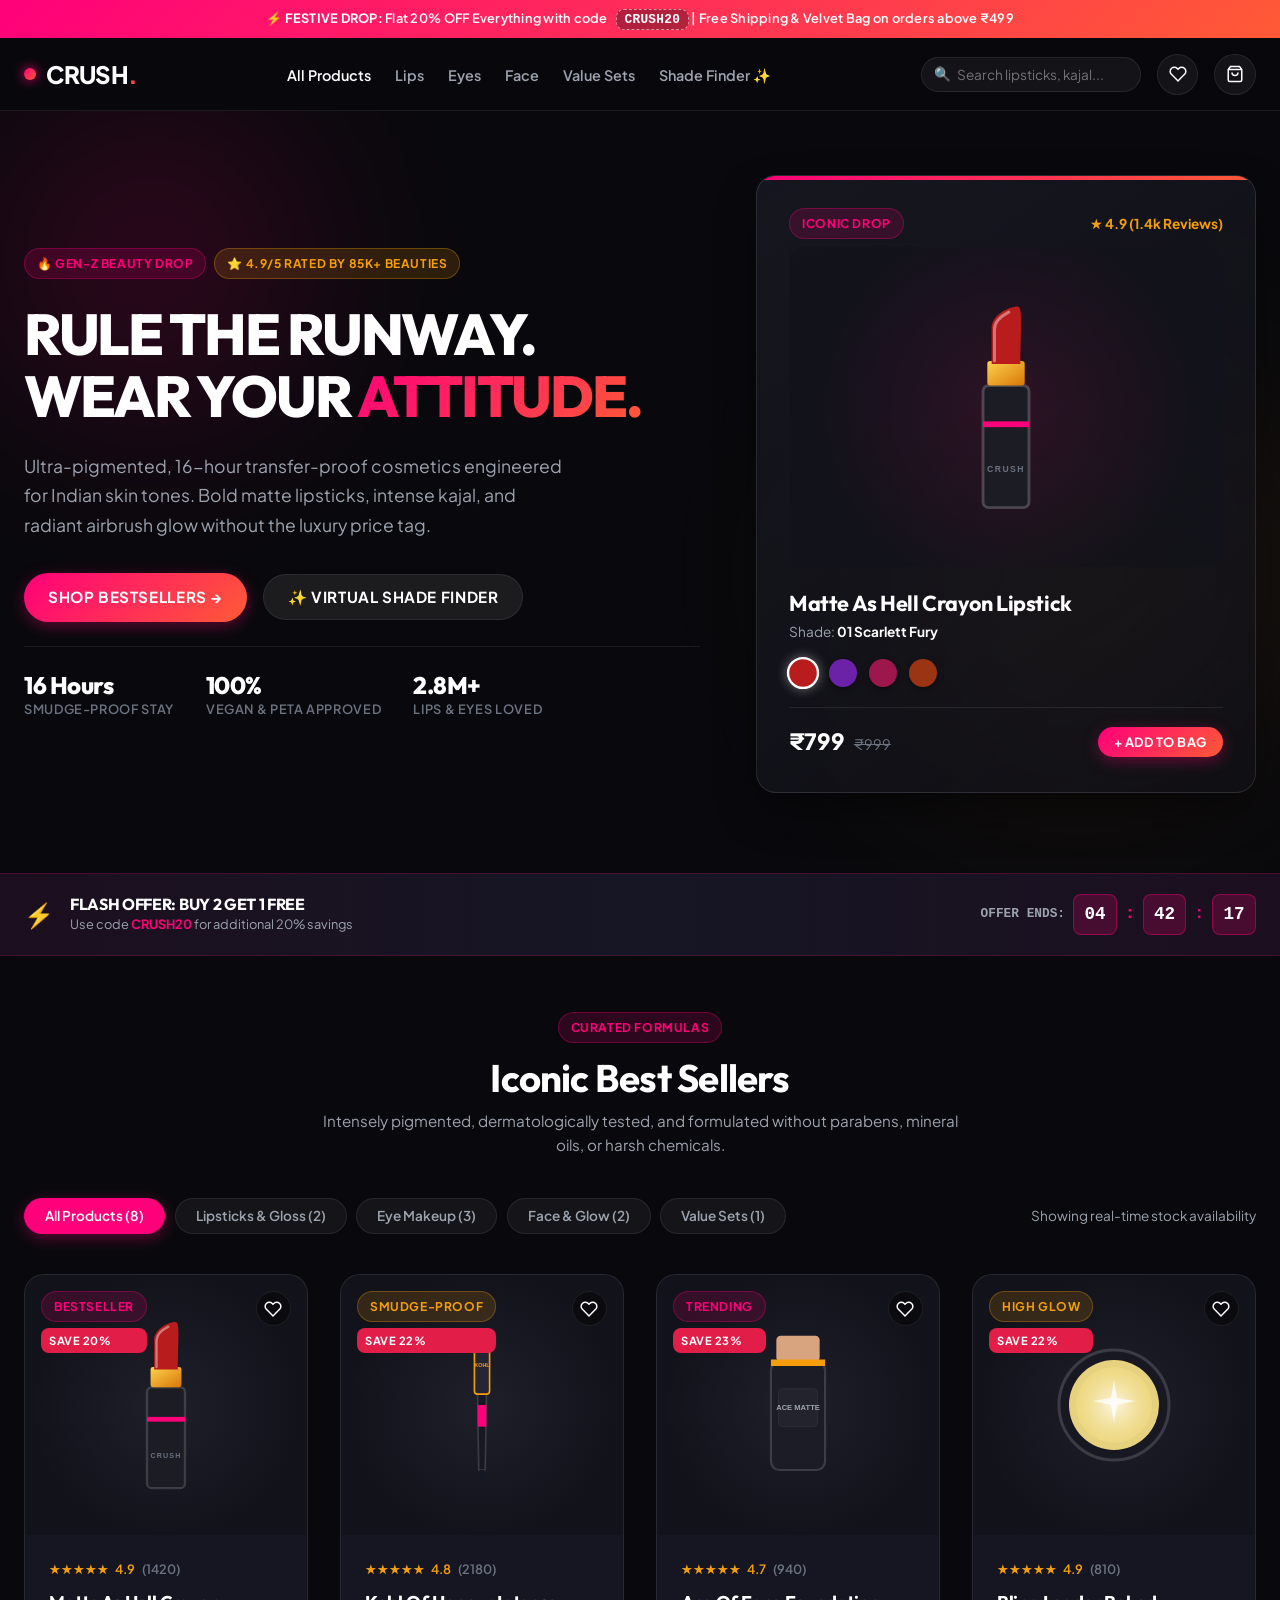
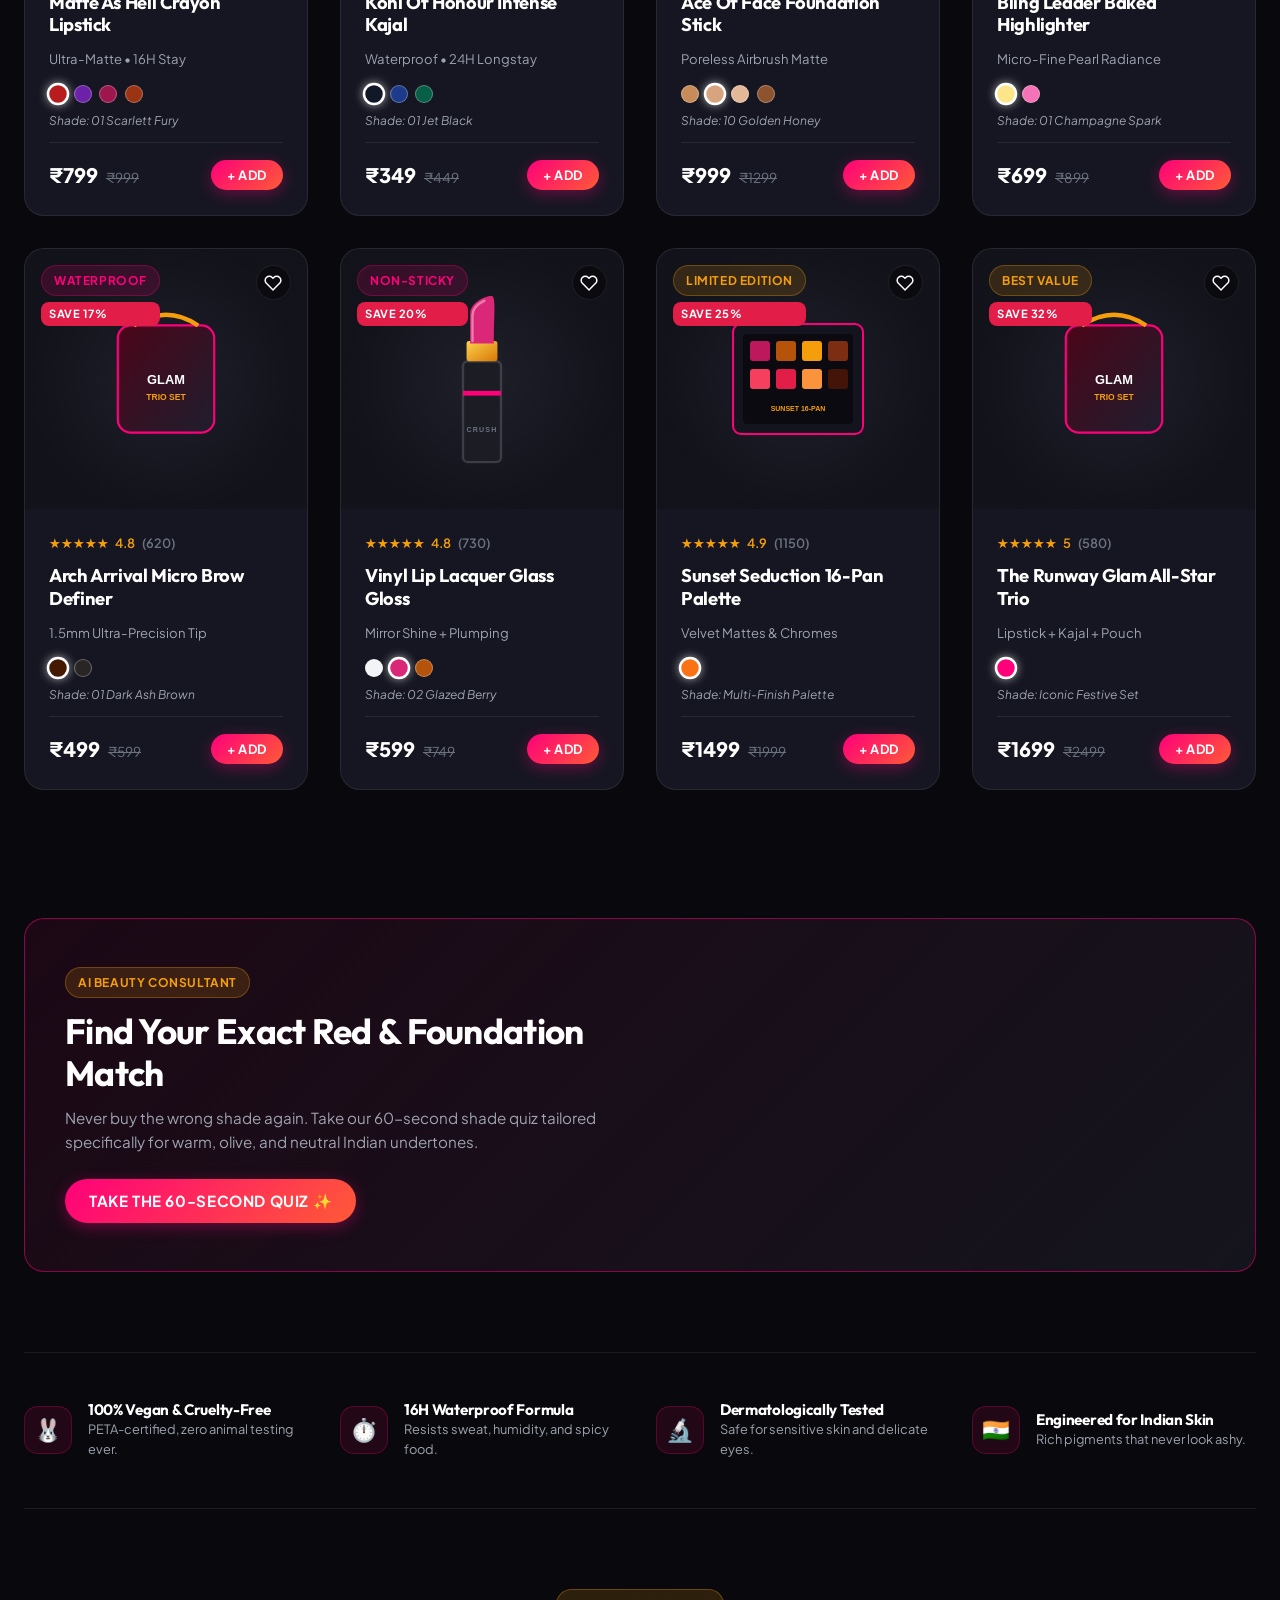
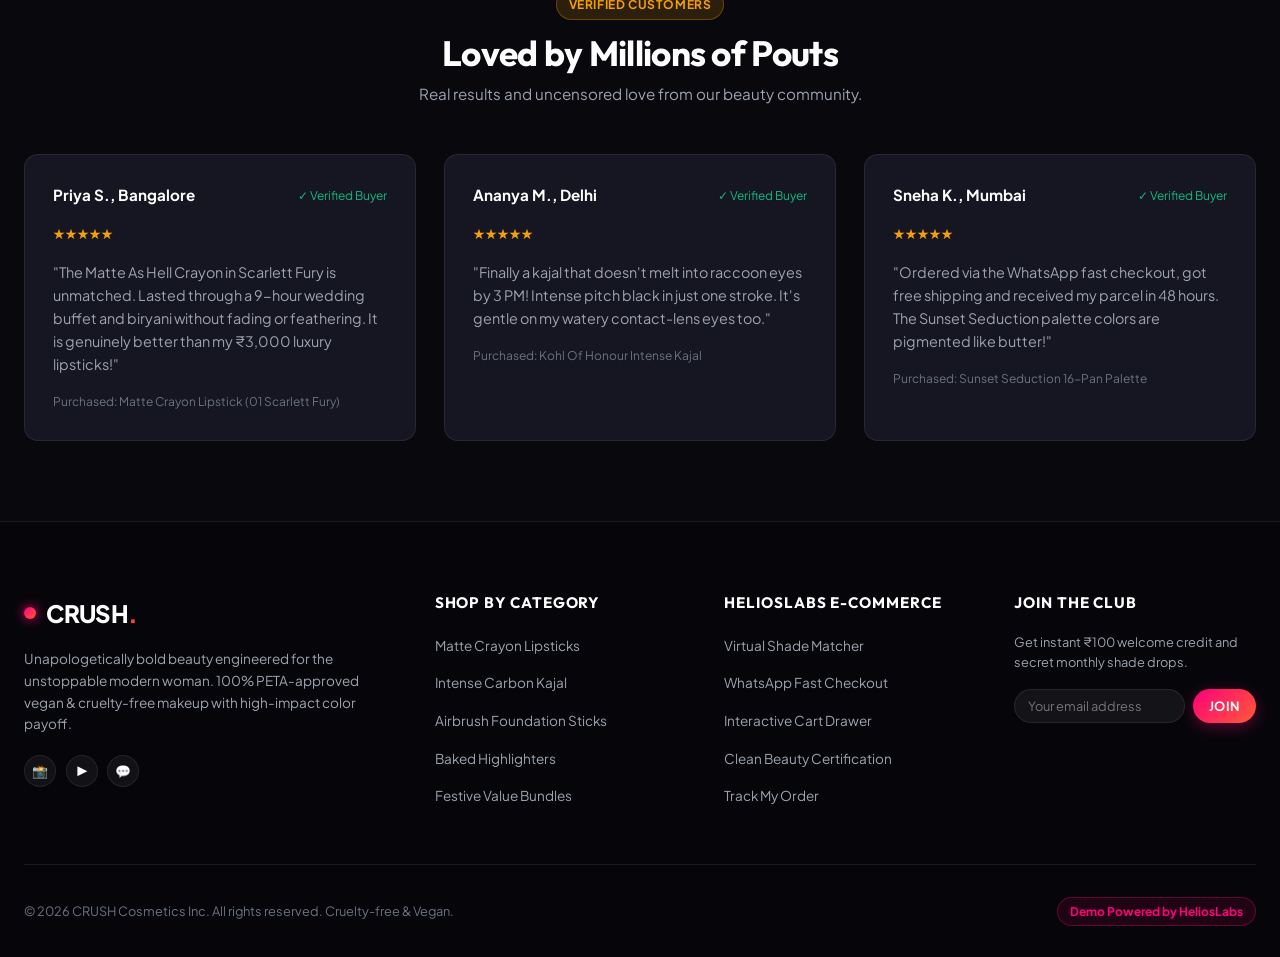
==== index.html @ 5cf2b7f8 "Initial commit: CRUSH Cosmetics Bold Beauty E-Commerce Experience" ====
<!DOCTYPE html>
<html lang="en">
<head>
  <meta charset="UTF-8">
  <meta name="viewport" content="width=device-width, initial-scale=1.0">
  <title>CRUSH Cosmetics — Unapologetically Bold Beauty | 16H Smudge-Proof Lipsticks &amp; Kajals</title>
  <meta name="description" content="Shop India's trendiest cosmetic brand. Bold transfer-proof liquid lipsticks, intense kajals, airbrush foundations, and highlighters. 100% Vegan &amp; Cruelty-Free.">
  <meta property="og:title" content="CRUSH Cosmetics — Bold, 16H Transferproof Beauty">
  <meta property="og:description" content="Trending matte lipsticks, intense waterproof kajals, and baked highlighters.">
  <meta property="og:type" content="website">

  <!-- Google Fonts -->
  <link rel="preconnect" href="https://fonts.googleapis.com">
  <link rel="preconnect" href="https://fonts.gstatic.com" crossorigin>
  <link href="https://fonts.googleapis.com/css2?family=Outfit:wght@400;600;700;800;900&family=Plus+Jakarta+Sans:wght@400;500;600;700;800&display=swap" rel="stylesheet">

  <link rel="stylesheet" href="css/style.css">
</head>
<body>

  <!-- Top Announcement Bar -->
  <div class="top-bar">
    ⚡ <strong>FESTIVE DROP:</strong> Flat 20% OFF Everything with code 
    <span class="code-tag" onclick="copyCoupon('CRUSH20')" title="Click to copy">CRUSH20</span>
    | Free Shipping &amp; Velvet Bag on orders above ₹499
  </div>

  <!-- Sticky Glassmorphic Header -->
  <header class="site-header">
    <div class="container nav-wrap">
      <!-- Brand Logo -->
      <a href="#hero" class="brand-logo" aria-label="CRUSH Cosmetics Home">
        <span class="logo-dot"></span>
        <span>CRUSH<span class="gradient-text">.</span></span>
      </a>

      <!-- Category Navigation -->
      <nav aria-label="Main Navigation">
        <ul class="nav-links">
          <li><span class="nav-link active" onclick="setCategory('all')">All Products</span></li>
          <li><span class="nav-link" onclick="setCategory('lips')">Lips</span></li>
          <li><span class="nav-link" onclick="setCategory('eyes')">Eyes</span></li>
          <li><span class="nav-link" onclick="setCategory('face')">Face</span></li>
          <li><span class="nav-link" onclick="setCategory('combos')">Value Sets</span></li>
          <li><span class="nav-link" onclick="startQuiz()">Shade Finder ✨</span></li>
        </ul>
      </nav>

      <!-- Nav Actions (Search, Wishlist, Cart) -->
      <div class="nav-actions">
        <!-- Search -->
        <div class="search-box">
          <span class="search-icon">🔍</span>
          <input type="text" id="global-search" class="search-input" placeholder="Search lipsticks, kajal..." aria-label="Search products">
        </div>

        <!-- Wishlist Button -->
        <button type="button" class="action-icon-btn" onclick="showToast('You have ' + state.wishlist.size + ' items in wishlist')" title="Wishlist" aria-label="Wishlist">
          <svg width="18" height="18" viewBox="0 0 24 24" fill="none" stroke="currentColor" stroke-width="2">
            <path d="M20.84 4.61a5.5 5.5 0 0 0-7.78 0L12 5.67l-1.06-1.06a5.5 5.5 0 0 0-7.78 7.78l1.06 1.06L12 21.23l7.78-7.78 1.06-1.06a5.5 5.5 0 0 0 0-7.78z"></path>
          </svg>
          <span class="cart-counter" id="wishlist-count-badge" style="display:none;">0</span>
        </button>

        <!-- Cart Drawer Button -->
        <button type="button" class="action-icon-btn" onclick="openCartDrawer()" title="Shopping Bag" aria-label="Shopping Bag">
          <svg width="18" height="18" viewBox="0 0 24 24" fill="none" stroke="currentColor" stroke-width="2">
            <path d="M6 2L3 6v14a2 2 0 0 0 2 2h14a2 2 0 0 0 2-2V6l-3-4z"></path>
            <line x1="3" y1="6" x2="21" y2="6"></line>
            <path d="M16 10a4 4 0 0 1-8 0"></path>
          </svg>
          <span class="cart-counter" id="cart-badge" style="display:none;">0</span>
        </button>
      </div>
    </div>
  </header>

  <!-- Hero Section -->
  <section class="hero-section" id="hero">
    <div class="hero-glow-1"></div>
    <div class="hero-glow-2"></div>
    <div class="container hero-grid">
      
      <!-- Hero Content -->
      <div class="hero-content">
        <div style="display: flex; gap: 0.5rem; flex-wrap: wrap;">
          <span class="badge badge-pink">🔥 Gen-Z Beauty Drop</span>
          <span class="badge badge-gold">⭐ 4.9/5 Rated by 85k+ Beauties</span>
        </div>

        <h1 class="hero-title">
          RULE THE RUNWAY.<br>
          WEAR YOUR <span class="gradient-text">ATTITUDE.</span>
        </h1>

        <p class="hero-desc">
          Ultra-pigmented, 16-hour transfer-proof cosmetics engineered for Indian skin tones. Bold matte lipsticks, intense kajal, and radiant airbrush glow without the luxury price tag.
        </p>

        <div class="hero-ctas">
          <a href="#catalog" class="btn btn-primary" onclick="setCategory('all')">
            Shop Bestsellers →
          </a>
          <button type="button" class="btn btn-secondary" onclick="startQuiz()">
            ✨ Virtual Shade Finder
          </button>
        </div>

        <!-- Social Proof Stats -->
        <div class="hero-proof">
          <div class="proof-stat">
            <h4>16 Hours</h4>
            <p>Smudge-Proof Stay</p>
          </div>
          <div class="proof-stat">
            <h4>100%</h4>
            <p>Vegan &amp; PETA Approved</p>
          </div>
          <div class="proof-stat">
            <h4>2.8M+</h4>
            <p>Lips &amp; Eyes Loved</p>
          </div>
        </div>
      </div>

      <!-- Hero Featured Showcase Card -->
      <div class="hero-card">
        <div style="display: flex; justify-content: space-between; align-items: center; margin-bottom: 0.5rem;">
          <span class="badge badge-pink">Iconic Drop</span>
          <span style="font-size: 0.85rem; font-weight: bold; color: var(--gold-glow);">★ 4.9 (1.4k Reviews)</span>
        </div>

        <div class="hero-card-img-wrap" id="hero-img-showcase">
          <!-- SVG Illustration of Hero Matte Lipstick -->
          <svg width="150" height="230" viewBox="0 0 100 160" fill="none">
            <rect x="34" y="65" width="32" height="85" rx="4" fill="#1C1C24" stroke="rgba(255,255,255,0.2)" stroke-width="2"/>
            <rect x="34" y="90" width="32" height="4" fill="#FF007A"/>
            <text x="50" y="125" fill="#6B7280" font-size="6" font-weight="bold" font-family="sans-serif" text-anchor="middle" letter-spacing="1">CRUSH</text>
            <rect x="37" y="48" width="26" height="17" fill="url(#heroGold)" rx="2"/>
            <path id="hero-bullet-path" d="M40 50 L40 25 C40 16 52 10 58 10 C62 10 60 25 60 50 Z" fill="#B91C1C"/>
            <path d="M42 48 L42 26 C42 20 48 16 52 14" stroke="rgba(255,255,255,0.4)" stroke-width="2" stroke-linecap="round"/>
            <defs>
              <linearGradient id="heroGold" x1="0" y1="0" x2="1" y2="1">
                <stop offset="0%" stop-color="#FCD34D"/>
                <stop offset="100%" stop-color="#D97706"/>
              </linearGradient>
            </defs>
          </svg>
        </div>

        <h3 style="font-size: 1.35rem; margin-bottom: 0.25rem;">Matte As Hell Crayon Lipstick</h3>
        <p style="font-size: 0.85rem; color: var(--text-muted); margin-bottom: 0.75rem;">Shade: <strong id="hero-shade-name" style="color: #fff;">01 Scarlett Fury</strong></p>

        <!-- Interactive hero swatches -->
        <div class="hero-swatches-interactive">
          <span class="swatch-circle active" style="background:#B91C1C;" title="Scarlett Fury" onclick="updateHeroSwatch('#B91C1C', '01 Scarlett Fury')"></span>
          <span class="swatch-circle" style="background:#6B21A8;" title="Plum Velvet" onclick="updateHeroSwatch('#6B21A8', '02 Plum Velvet')"></span>
          <span class="swatch-circle" style="background:#9D174D;" title="Mauve Crush" onclick="updateHeroSwatch('#9D174D', '03 Mauve Crush')"></span>
          <span class="swatch-circle" style="background:#9A3412;" title="Cinnamon Nude" onclick="updateHeroSwatch('#9A3412', '04 Cinnamon Nude')"></span>
        </div>

        <div style="display: flex; align-items: center; justify-content: space-between; margin-top: 1.25rem; padding-top: 1rem; border-top: 1px solid var(--border-glass);">
          <div>
            <span style="font-size: 1.4rem; font-weight: 800; color:#fff;">₹799</span>
            <span style="font-size: 0.9rem; color: var(--text-dim); text-decoration: line-through; margin-left: 0.35rem;">₹999</span>
          </div>
          <button type="button" class="btn btn-primary btn-sm" onclick="addToCart(1)">
            + Add to Bag
          </button>
        </div>
      </div>

    </div>
  </section>

  <!-- Flash Sale Countdown Banner -->
  <section class="flash-banner">
    <div class="container flash-content">
      <div class="flash-info">
        <span style="font-size: 1.5rem;">⚡</span>
        <div>
          <h4 style="font-size: 1rem; text-transform: uppercase; color: #fff;">FLASH OFFER: BUY 2 GET 1 FREE</h4>
          <p style="font-size: 0.8rem; color: var(--text-muted);">Use code <span style="color: var(--primary-pink); font-weight:bold;">CRUSH20</span> for additional 20% savings</p>
        </div>
      </div>

      <div class="countdown-box">
        <span style="font-size: 0.8rem; color: var(--text-muted); text-transform: uppercase; font-weight: bold;">Offer Ends:</span>
        <div class="time-unit" id="cd-hours">04</div>
        <span style="font-weight: bold; color: var(--primary-pink);">:</span>
        <div class="time-unit" id="cd-mins">42</div>
        <span style="font-weight: bold; color: var(--primary-pink);">:</span>
        <div class="time-unit" id="cd-secs">19</div>
      </div>
    </div>
  </section>

  <!-- Catalog Section -->
  <section class="container" id="catalog" style="padding-bottom: 4rem;">
    <!-- Section Heading -->
    <div style="text-align: center; max-width: 650px; margin: 0 auto 2.5rem;">
      <span class="badge badge-pink" style="margin-bottom: 0.75rem;">Curated Formulas</span>
      <h2 style="font-size: 2.4rem; margin-bottom: 0.5rem;">Iconic Best Sellers</h2>
      <p style="color: var(--text-muted); font-size: 0.95rem;">
        Intensely pigmented, dermatologically tested, and formulated without parabens, mineral oils, or harsh chemicals.
      </p>
    </div>

    <!-- Category Filter Bar -->
    <div class="filter-bar">
      <div class="filter-pills">
        <button type="button" class="pill-btn active" data-category="all" onclick="setCategory('all')">All Products (8)</button>
        <button type="button" class="pill-btn" data-category="lips" onclick="setCategory('lips')">Lipsticks &amp; Gloss (2)</button>
        <button type="button" class="pill-btn" data-category="eyes" onclick="setCategory('eyes')">Eye Makeup (3)</button>
        <button type="button" class="pill-btn" data-category="face" onclick="setCategory('face')">Face &amp; Glow (2)</button>
        <button type="button" class="pill-btn" data-category="combos" onclick="setCategory('combos')">Value Sets (1)</button>
      </div>

      <div style="font-size: 0.85rem; color: var(--text-muted);">
        Showing real-time stock availability
      </div>
    </div>

    <!-- Product Grid -->
    <div class="product-grid" id="product-grid">
      <!-- Populated dynamically by app.js -->
    </div>
  </section>

  <!-- Virtual Shade Finder / Quiz Callout Card -->
  <section class="container" style="margin-bottom: 5rem;">
    <div class="quiz-section">
      <div style="max-width: 600px;">
        <span class="badge badge-gold" style="margin-bottom: 0.75rem;">AI Beauty Consultant</span>
        <h2 style="font-size: 2.2rem; margin-bottom: 0.75rem;">Find Your Exact Red &amp; Foundation Match</h2>
        <p style="color: var(--text-muted); font-size: 0.95rem; margin-bottom: 1.5rem; line-height: 1.6;">
          Never buy the wrong shade again. Take our 60-second shade quiz tailored specifically for warm, olive, and neutral Indian undertones.
        </p>
        <button type="button" class="btn btn-primary" onclick="startQuiz()">
          Take The 60-Second Quiz ✨
        </button>
      </div>
    </div>
  </section>

  <!-- Trust Pillars & Formulation Ethics -->
  <section class="container">
    <div class="trust-section">
      <div class="trust-card">
        <div class="trust-icon">🐰</div>
        <div>
          <h4 style="font-size: 0.95rem; font-weight: 700; color: #fff;">100% Vegan &amp; Cruelty-Free</h4>
          <p style="font-size: 0.8rem; color: var(--text-muted);">PETA-certified, zero animal testing ever.</p>
        </div>
      </div>
      <div class="trust-card">
        <div class="trust-icon">⏱️</div>
        <div>
          <h4 style="font-size: 0.95rem; font-weight: 700; color: #fff;">16H Waterproof Formula</h4>
          <p style="font-size: 0.8rem; color: var(--text-muted);">Resists sweat, humidity, and spicy food.</p>
        </div>
      </div>
      <div class="trust-card">
        <div class="trust-icon">🔬</div>
        <div>
          <h4 style="font-size: 0.95rem; font-weight: 700; color: #fff;">Dermatologically Tested</h4>
          <p style="font-size: 0.8rem; color: var(--text-muted);">Safe for sensitive skin and delicate eyes.</p>
        </div>
      </div>
      <div class="trust-card">
        <div class="trust-icon">🇮🇳</div>
        <div>
          <h4 style="font-size: 0.95rem; font-weight: 700; color: #fff;">Engineered for Indian Skin</h4>
          <p style="font-size: 0.8rem; color: var(--text-muted);">Rich pigments that never look ashy.</p>
        </div>
      </div>
    </div>
  </section>

  <!-- Verified Customer Reviews Section -->
  <section class="container" style="padding-top: 1rem; margin-bottom: 5rem;">
    <div style="text-align: center; max-width: 600px; margin: 0 auto 3rem;">
      <span class="badge badge-gold" style="margin-bottom: 0.75rem;">Verified Customers</span>
      <h2 style="font-size: 2.2rem; margin-bottom: 0.5rem;">Loved by Millions of Pouts</h2>
      <p style="color: var(--text-muted); font-size: 0.95rem;">Real results and uncensored love from our beauty community.</p>
    </div>

    <div class="reviews-grid">
      <div class="review-card">
        <div class="review-header">
          <span class="reviewer-name">Priya S., Bangalore</span>
          <span class="verified-tag">✓ Verified Buyer</span>
        </div>
        <div style="color: var(--gold-glow); font-size: 0.85rem;">★★★★★</div>
        <p style="font-size: 0.9rem; color: var(--text-muted); line-height: 1.6;">
          "The Matte As Hell Crayon in Scarlett Fury is unmatched. Lasted through a 9-hour wedding buffet and biryani without fading or feathering. It is genuinely better than my ₹3,000 luxury lipsticks!"
        </p>
        <span style="font-size: 0.75rem; color: var(--text-dim);">Purchased: Matte Crayon Lipstick (01 Scarlett Fury)</span>
      </div>

      <div class="review-card">
        <div class="review-header">
          <span class="reviewer-name">Ananya M., Delhi</span>
          <span class="verified-tag">✓ Verified Buyer</span>
        </div>
        <div style="color: var(--gold-glow); font-size: 0.85rem;">★★★★★</div>
        <p style="font-size: 0.9rem; color: var(--text-muted); line-height: 1.6;">
          "Finally a kajal that doesn't melt into raccoon eyes by 3 PM! Intense pitch black in just one stroke. It's gentle on my watery contact-lens eyes too."
        </p>
        <span style="font-size: 0.75rem; color: var(--text-dim);">Purchased: Kohl Of Honour Intense Kajal</span>
      </div>

      <div class="review-card">
        <div class="review-header">
          <span class="reviewer-name">Sneha K., Mumbai</span>
          <span class="verified-tag">✓ Verified Buyer</span>
        </div>
        <div style="color: var(--gold-glow); font-size: 0.85rem;">★★★★★</div>
        <p style="font-size: 0.9rem; color: var(--text-muted); line-height: 1.6;">
          "Ordered via the WhatsApp fast checkout, got free shipping and received my parcel in 48 hours. The Sunset Seduction palette colors are pigmented like butter!"
        </p>
        <span style="font-size: 0.75rem; color: var(--text-dim);">Purchased: Sunset Seduction 16-Pan Palette</span>
      </div>
    </div>
  </section>

  <!-- Quick View Modal (Accessible Native <dialog>) -->
  <dialog id="quick-view-dialog" aria-labelledby="qv-title">
    <div class="modal-content">
      <div class="modal-image-side" id="qv-svg-container">
        <!-- Dynamic SVG preview -->
      </div>
      <div class="modal-details-side">
        <button type="button" class="modal-close-btn" onclick="closeQuickView()" aria-label="Close dialog">✕</button>

        <span class="badge badge-pink" id="qv-finish">Ultra-Matte</span>
        <h3 id="qv-title" style="font-size: 1.6rem; color: #fff;">Product Title</h3>
        
        <div style="display: flex; align-items: baseline; gap: 0.5rem;">
          <span id="qv-price" style="font-size: 1.5rem; font-weight: 800; color: #fff;">₹0</span>
          <span id="qv-orig-price" style="font-size: 0.9rem; color: var(--text-dim); text-decoration: line-through;">₹0</span>
        </div>

        <p id="qv-desc" style="font-size: 0.9rem; color: var(--text-muted); line-height: 1.6;"></p>

        <div>
          <label style="font-size: 0.8rem; font-weight: bold; text-transform: uppercase; color: #fff; display: block; margin-bottom: 0.5rem;">
            Select Shade:
          </label>
          <div id="qv-shades" style="display: flex; flex-wrap: wrap; gap: 0.5rem;">
            <!-- Shade pills -->
          </div>
        </div>

        <div style="background: rgba(255,255,255,0.03); border: 1px solid var(--border-glass); border-radius: var(--radius-sm); padding: 0.75rem;">
          <strong style="font-size: 0.75rem; text-transform: uppercase; color: var(--gold-glow); display: block; margin-bottom: 0.2rem;">Key Ingredients:</strong>
          <span id="qv-ingredients" style="font-size: 0.75rem; color: var(--text-muted);"></span>
        </div>

        <button type="button" class="btn btn-primary" style="margin-top: 0.5rem;" onclick="addQuickViewToCart()">
          Add to Bag
        </button>
      </div>
    </div>
  </dialog>

  <!-- Virtual Shade Finder Dialog (<dialog>) -->
  <dialog id="quiz-dialog" aria-labelledby="quiz-modal-title">
    <div style="padding: 2.5rem; max-width: 580px; width: 90vw;">
      <div style="display: flex; justify-content: space-between; align-items: center; margin-bottom: 1.5rem;">
        <h3 id="quiz-modal-title" style="font-size: 1.4rem;">Virtual Shade Finder 💄</h3>
        <button type="button" class="modal-close-btn" style="position:static;" onclick="closeQuiz()" aria-label="Close">✕</button>
      </div>

      <!-- Step 1: Undertone -->
      <div id="quiz-step-1">
        <h4 style="font-size: 1.1rem; margin-bottom: 0.5rem;">Step 1: What is your skin undertone?</h4>
        <p style="font-size: 0.85rem; color: var(--text-muted); margin-bottom: 1.25rem;">Look at the veins on your wrist in natural daylight.</p>
        
        <div style="display: flex; flex-direction: column; gap: 0.75rem;">
          <div class="quiz-option-card" onclick="selectQuizAnswer(1, 'warm')">
            <strong style="color: #fff;">Warm / Golden (Olive / Green Veins)</strong>
            <p style="font-size: 0.75rem; color: var(--text-muted); margin-top: 0.2rem;">You look best in rich reds, terracotta, and gold jewelry.</p>
          </div>
          <div class="quiz-option-card" onclick="selectQuizAnswer(1, 'neutral')">
            <strong style="color: #fff;">Neutral (Mix of Blue &amp; Green Veins)</strong>
            <p style="font-size: 0.75rem; color: var(--text-muted); margin-top: 0.2rem;">Both silver and gold jewelry suit you evenly.</p>
          </div>
          <div class="quiz-option-card" onclick="selectQuizAnswer(1, 'cool')">
            <strong style="color: #fff;">Cool / Rose (Blue / Purple Veins)</strong>
            <p style="font-size: 0.75rem; color: var(--text-muted); margin-top: 0.2rem;">You look stunning in berry, plum, and jewel tones.</p>
          </div>
        </div>
      </div>

      <!-- Step 2: Preferred Finish -->
      <div id="quiz-step-2" style="display:none;">
        <h4 style="font-size: 1.1rem; margin-bottom: 0.5rem;">Step 2: What lip finish do you wear most?</h4>
        <p style="font-size: 0.85rem; color: var(--text-muted); margin-bottom: 1.25rem;">Choose your signature everyday formula.</p>
        <div style="display: flex; flex-direction: column; gap: 0.75rem;">
          <div class="quiz-option-card" onclick="selectQuizAnswer(2, 'matte')">
            <strong style="color: #fff;">Ultra-Matte Transferproof Crayon</strong>
            <p style="font-size: 0.75rem; color: var(--text-muted); margin-top: 0.2rem;">Zero shine, 16-hour mask-proof and kiss-proof power.</p>
          </div>
          <div class="quiz-option-card" onclick="selectQuizAnswer(2, 'gloss')">
            <strong style="color: #fff;">Juicy Mirror-Shine Vinyl Gloss</strong>
            <p style="font-size: 0.75rem; color: var(--text-muted); margin-top: 0.2rem;">Plump, high-gloss wet look without any stickiness.</p>
          </div>
        </div>
      </div>

      <!-- Step 3: Intensity -->
      <div id="quiz-step-3" style="display:none;">
        <h4 style="font-size: 1.1rem; margin-bottom: 0.5rem;">Step 3: What vibe are you feeling?</h4>
        <div style="display: flex; flex-direction: column; gap: 0.75rem; margin-top: 1rem;">
          <div class="quiz-option-card" onclick="selectQuizAnswer(3, 'bold')">
            <strong style="color: #fff;">Bold Boss (Deep Scarlett &amp; Plums)</strong>
          </div>
          <div class="quiz-option-card" onclick="selectQuizAnswer(3, 'nude')">
            <strong style="color: #fff;">Everyday Sunkissed Nudes &amp; Mauves</strong>
          </div>
        </div>
      </div>

      <!-- Result Screen -->
      <div id="quiz-result" style="display:none; text-align: center; padding: 1rem 0;">
        <span class="badge badge-pink" style="margin-bottom: 1rem;">Match Found! 🎉</span>
        <h3 style="font-size: 1.4rem; color: #fff; margin-bottom: 0.5rem;">Your Signature Pick:</h3>
        <p style="font-size: 1.1rem; font-weight: bold; color: var(--primary-pink); margin-bottom: 0.5rem;">Matte As Hell Crayon — 01 Scarlett Fury</p>
        <p style="font-size: 0.85rem; color: var(--text-muted); max-width: 400px; margin: 0 auto 1.5rem;">
          Based on your warm undertone, this blue-toned ruby red will instantly brighten your complexion and make teeth appear visibly whiter.
        </p>
        <div style="display: flex; gap: 0.75rem; justify-content: center;">
          <button type="button" class="btn btn-primary" onclick="addToCart(1, 0); closeQuiz();">
            Add Match to Bag (₹799)
          </button>
          <button type="button" class="btn btn-secondary" onclick="resetQuiz()">
            Restart
          </button>
        </div>
      </div>

    </div>
  </dialog>

  <!-- Instant Mock Checkout Dialog (<dialog>) -->
  <dialog id="checkout-dialog" aria-labelledby="chk-title">
    <div style="padding: 2.5rem; max-width: 520px; width: 90vw;">
      <div style="display:flex; justify-content:space-between; align-items:center; margin-bottom: 1.5rem;">
        <h3 id="chk-title" style="font-size: 1.4rem;">Express Delivery Checkout</h3>
        <button type="button" class="modal-close-btn" style="position:static;" onclick="closeInstantCheckout()" aria-label="Close">✕</button>
      </div>

      <form onsubmit="handleMockOrder(event)">
        <div style="display: flex; flex-direction: column; gap: 1rem;">
          <div>
            <label style="font-size: 0.8rem; font-weight: bold; color: #fff; display: block; margin-bottom: 0.3rem;">Full Name</label>
            <input type="text" required placeholder="e.g. Radhika Sharma" style="width:100%; background:rgba(255,255,255,0.06); border:1px solid var(--border-glass); border-radius:var(--radius-sm); padding:0.6rem 0.8rem; color:#fff;">
          </div>
          <div>
            <label style="font-size: 0.8rem; font-weight: bold; color: #fff; display: block; margin-bottom: 0.3rem;">Phone Number (WhatsApp)</label>
            <input type="tel" required placeholder="+91 98450 12345" style="width:100%; background:rgba(255,255,255,0.06); border:1px solid var(--border-glass); border-radius:var(--radius-sm); padding:0.6rem 0.8rem; color:#fff;">
          </div>
          <div>
            <label style="font-size: 0.8rem; font-weight: bold; color: #fff; display: block; margin-bottom: 0.3rem;">Delivery Address &amp; Pincode</label>
            <input type="text" required placeholder="Flat No., Street, City, Pincode" style="width:100%; background:rgba(255,255,255,0.06); border:1px solid var(--border-glass); border-radius:var(--radius-sm); padding:0.6rem 0.8rem; color:#fff;">
          </div>
          <div>
            <label style="font-size: 0.8rem; font-weight: bold; color: #fff; display: block; margin-bottom: 0.3rem;">Payment Method</label>
            <select style="width:100%; background:#1C1C26; border:1px solid var(--border-glass); border-radius:var(--radius-sm); padding:0.6rem 0.8rem; color:#fff;">
              <option value="upi">UPI (Google Pay, PhonePe, Paytm) — Instant</option>
              <option value="cod">Cash on Delivery (COD)</option>
              <option value="card">Credit / Debit Card</option>
            </select>
          </div>
          <button type="submit" class="btn btn-primary" style="margin-top: 0.75rem; width:100%;">
            Confirm &amp; Place Demo Order 🚀
          </button>
        </div>
      </form>
    </div>
  </dialog>

  <!-- Off-Canvas Cart Drawer -->
  <div class="cart-overlay" id="cart-overlay" onclick="if(event.target === this) closeCartDrawer()">
    <aside class="cart-drawer" aria-label="Shopping Bag">
      <!-- Drawer Header -->
      <div class="drawer-header">
        <div>
          <h4 style="font-size: 1.15rem; font-weight: 700; color: #fff;">Your Beauty Bag</h4>
          <span style="font-size: 0.75rem; color: var(--text-muted);">100% Guaranteed Genuine Products</span>
        </div>
        <button type="button" class="modal-close-btn" style="position:static;" onclick="closeCartDrawer()" aria-label="Close Bag">✕</button>
      </div>

      <!-- Free Shipping Bar -->
      <div style="padding: 0.75rem 1.5rem; background: rgba(255,0,122,0.06); border-bottom: 1px solid var(--border-glass);">
        <div style="font-size: 0.8rem; color: #fff;" id="free-ship-text">
          Add <strong>₹499</strong> more for FREE Shipping
        </div>
        <div class="free-ship-bar-wrap">
          <div class="free-ship-fill" id="free-ship-bar" style="width: 0%;"></div>
        </div>
      </div>

      <!-- Items List -->
      <div class="drawer-items" id="cart-items-container">
        <!-- Injected dynamically by app.js -->
      </div>

      <!-- Drawer Footer -->
      <div class="drawer-footer">
        <!-- Coupon input -->
        <div style="display: flex; gap: 0.5rem;">
          <input type="text" id="coupon-input" placeholder="Promo code (CRUSH20)" style="flex-grow:1; background:rgba(255,255,255,0.05); border:1px solid var(--border-glass); border-radius:var(--radius-sm); padding:0.5rem 0.8rem; color:#fff; font-size:0.85rem; text-transform:uppercase;">
          <button type="button" class="btn btn-secondary btn-sm" onclick="applyCoupon()">Apply</button>
        </div>

        <!-- Breakdown -->
        <div style="display: flex; flex-direction: column; gap: 0.4rem; font-size: 0.85rem;">
          <div style="display: flex; justify-content: space-between; color: var(--text-muted);">
            <span>Bag Subtotal:</span>
            <span id="cart-subtotal" style="color: #fff; font-weight: bold;">₹0</span>
          </div>
          <div id="cart-discount-row" style="display: none; justify-content: space-between; color: var(--primary-pink); font-weight: bold;">
            <span>Coupon Discount (20%):</span>
            <span id="cart-discount-val">-₹0</span>
          </div>
          <div style="display: flex; justify-content: space-between; color: var(--text-muted);">
            <span>Shipping:</span>
            <span id="cart-shipping" style="color: #fff;">FREE</span>
          </div>
          <div style="display: flex; justify-content: space-between; font-size: 1.15rem; font-weight: 800; color: #fff; padding-top: 0.5rem; border-top: 1px solid var(--border-glass);">
            <span>To Pay:</span>
            <span id="cart-total" class="gradient-text">₹0</span>
          </div>
        </div>

        <!-- Checkout Buttons -->
        <button type="button" class="btn btn-primary" style="width: 100%;" onclick="openInstantCheckout()">
          Proceed to Checkout →
        </button>
        <button type="button" class="btn btn-whatsapp btn-sm" style="width: 100%;" onclick="checkoutViaWhatsApp()">
          <span>💬</span> Order via WhatsApp Fast Handoff
        </button>
      </div>
    </aside>
  </div>

  <!-- Toast Container -->
  <div class="toast" id="toast">
    <span style="color: var(--primary-pink);">✨</span>
    <span class="toast-msg">Added to Bag</span>
  </div>

  <!-- Mobile Sticky Bottom Bar -->
  <nav class="mobile-bottom-bar" aria-label="Mobile Navigation">
    <a href="#hero" class="mobile-nav-item active">
      <span>🏠</span>
      <span>Home</span>
    </a>
    <a href="#catalog" class="mobile-nav-item" onclick="setCategory('lips')">
      <span>💄</span>
      <span>Lips</span>
    </a>
    <a href="javascript:void(0)" class="mobile-nav-item" onclick="startQuiz()">
      <span>✨</span>
      <span>Shade Quiz</span>
    </a>
    <a href="javascript:void(0)" class="mobile-nav-item" onclick="openCartDrawer()">
      <span>🛍️</span>
      <span>Bag</span>
    </a>
  </nav>

  <!-- Site Footer -->
  <footer class="site-footer">
    <div class="container">
      <div class="footer-grid">
        <!-- Col 1 -->
        <div class="footer-col">
          <div class="brand-logo" style="margin-bottom: 1rem;">
            <span class="logo-dot"></span>
            <span>CRUSH<span class="gradient-text">.</span></span>
          </div>
          <p style="font-size: 0.85rem; color: var(--text-muted); line-height: 1.6; margin-bottom: 1.25rem;">
            Unapologetically bold beauty engineered for the unstoppable modern woman. 100% PETA-approved vegan &amp; cruelty-free makeup with high-impact color payoff.
          </p>
          <div style="display: flex; gap: 0.6rem; font-size: 1.1rem;">
            <span class="action-icon-btn" style="width:2rem; height:2rem; font-size:0.8rem;" title="Instagram">📸</span>
            <span class="action-icon-btn" style="width:2rem; height:2rem; font-size:0.8rem;" title="YouTube">▶️</span>
            <span class="action-icon-btn" style="width:2rem; height:2rem; font-size:0.8rem;" title="WhatsApp">💬</span>
          </div>
        </div>

        <!-- Col 2 -->
        <div class="footer-col">
          <h5>Shop By Category</h5>
          <ul class="footer-links">
            <li><a href="#catalog" onclick="setCategory('lips')">Matte Crayon Lipsticks</a></li>
            <li><a href="#catalog" onclick="setCategory('eyes')">Intense Carbon Kajal</a></li>
            <li><a href="#catalog" onclick="setCategory('face')">Airbrush Foundation Sticks</a></li>
            <li><a href="#catalog" onclick="setCategory('face')">Baked Highlighters</a></li>
            <li><a href="#catalog" onclick="setCategory('combos')">Festive Value Bundles</a></li>
          </ul>
        </div>

        <!-- Col 3 -->
        <div class="footer-col">
          <h5>HeliosLabs E-Commerce</h5>
          <ul class="footer-links">
            <li><a href="javascript:void(0)" onclick="startQuiz()">Virtual Shade Matcher</a></li>
            <li><a href="javascript:void(0)" onclick="checkoutViaWhatsApp()">WhatsApp Fast Checkout</a></li>
            <li><a href="javascript:void(0)" onclick="openCartDrawer()">Interactive Cart Drawer</a></li>
            <li><a href="javascript:void(0)">Clean Beauty Certification</a></li>
            <li><a href="javascript:void(0)">Track My Order</a></li>
          </ul>
        </div>

        <!-- Col 4 -->
        <div class="footer-col">
          <h5>Join The Club</h5>
          <p style="font-size: 0.8rem; color: var(--text-muted); margin-bottom: 1rem;">
            Get instant ₹100 welcome credit and secret monthly shade drops.
          </p>
          <div style="display: flex; gap: 0.5rem;">
            <input type="email" placeholder="Your email address" style="background:rgba(255,255,255,0.06); border:1px solid var(--border-glass); border-radius:var(--radius-full); padding:0.5rem 0.8rem; color:#fff; font-size:0.8rem; width:100%;">
            <button type="button" class="btn btn-primary btn-sm" onclick="showToast('Welcome to CRUSH Club! Coupon ₹100 emailed.')">Join</button>
          </div>
        </div>
      </div>

      <!-- Footer Bottom -->
      <div class="footer-bottom">
        <p>&copy; 2026 CRUSH Cosmetics Inc. All rights reserved. Cruelty-free &amp; Vegan.</p>
        <div style="display: flex; align-items: center; gap: 1rem;">
          <span style="background: rgba(255,0,122,0.1); border: 1px solid rgba(255,0,122,0.3); padding: 0.25rem 0.75rem; border-radius: var(--radius-full); font-size: 0.75rem; color: var(--primary-pink); font-weight: 700;">
            Demo Powered by HeliosLabs
          </span>
        </div>
      </div>
    </div>
  </footer>

  <script src="js/app.js"></script>

  <script>
    // Hero Swatch Interactive Update
    function updateHeroSwatch(hex, name) {
      const path = document.getElementById('hero-bullet-path');
      if (path) path.setAttribute('fill', hex);
      const nameEl = document.getElementById('hero-shade-name');
      if (nameEl) nameEl.textContent = name;

      document.querySelectorAll('.hero-swatches-interactive .swatch-circle').forEach(s => {
        s.classList.toggle('active', s.getAttribute('title') === name.split(' ')[1] || s.getAttribute('title') === name);
      });
    }
  </script>
</body>
</html>
---- css/style.css ----
/* ==========================================================================
   CRUSH COSMETICS — Modern Beauty E-Commerce Design System
   Inspired by SUGAR Cosmetics & High-End Internet Beauty Brands
   ========================================================================== */

:root {
  --bg-dark: #09090D;
  --bg-surface: #12121A;
  --bg-card: #161622;
  --bg-card-hover: #1E1E2E;
  
  --primary-pink: #FF007A;
  --primary-coral: #FF3366;
  --primary-gradient: linear-gradient(135deg, #FF007A 0%, #FF5A36 100%);
  --gold-glow: #F59E0B;
  --purple-glow: #8B5CF6;

  --text-white: #FFFFFF;
  --text-muted: #9CA3AF;
  --text-dim: #6B7280;

  --border-glass: rgba(255, 255, 255, 0.08);
  --border-active: rgba(255, 0, 122, 0.5);
  
  --radius-sm: 8px;
  --radius-md: 14px;
  --radius-lg: 20px;
  --radius-full: 9999px;

  --shadow-glow: 0 0 25px rgba(255, 0, 122, 0.3);
  --shadow-card: 0 10px 30px -10px rgba(0, 0, 0, 0.5);

  --font-heading: 'Outfit', sans-serif;
  --font-body: 'Plus Jakarta Sans', sans-serif;
}

*, *::before, *::after {
  box-sizing: border-box;
  margin: 0;
  padding: 0;
}

html {
  scroll-behavior: smooth;
  font-size: 16px;
  color-scheme: dark;
}

body {
  font-family: var(--font-body);
  background-color: var(--bg-dark);
  color: var(--text-white);
  line-height: 1.6;
  overflow-x: hidden;
  -webkit-font-smoothing: antialiased;
}

h1, h2, h3, h4, h5, h6 {
  font-family: var(--font-heading);
  font-weight: 700;
  line-height: 1.2;
  letter-spacing: -0.02em;
}

a {
  color: inherit;
  text-decoration: none;
}

button, input, select {
  font-family: inherit;
}

/* ==========================================================================
   UTILITIES & BASE LAYOUT
   ========================================================================== */

.container {
  width: 100%;
  max-width: 1280px;
  margin: 0 auto;
  padding: 0 1.5rem;
}

.gradient-text {
  background: var(--primary-gradient);
  -webkit-background-clip: text;
  -webkit-text-fill-color: transparent;
}

.glass-panel {
  background: rgba(18, 18, 26, 0.7);
  backdrop-filter: blur(16px);
  -webkit-backdrop-filter: blur(16px);
  border: 1px solid var(--border-glass);
}

.badge {
  display: inline-flex;
  align-items: center;
  gap: 0.35rem;
  padding: 0.3rem 0.75rem;
  border-radius: var(--radius-full);
  font-size: 0.75rem;
  font-weight: 700;
  letter-spacing: 0.05em;
  text-transform: uppercase;
}

.badge-pink {
  background: rgba(255, 0, 122, 0.15);
  color: var(--primary-pink);
  border: 1px solid rgba(255, 0, 122, 0.3);
}

.badge-gold {
  background: rgba(245, 158, 11, 0.15);
  color: var(--gold-glow);
  border: 1px solid rgba(245, 158, 11, 0.3);
}

.badge-sale {
  background: #E11D48;
  color: #fff;
  font-size: 0.7rem;
  padding: 0.2rem 0.5rem;
  border-radius: var(--radius-sm);
}

/* ==========================================================================
   BUTTONS
   ========================================================================== */

.btn {
  display: inline-flex;
  align-items: center;
  justify-content: center;
  gap: 0.5rem;
  padding: 0.75rem 1.5rem;
  font-size: 0.95rem;
  font-weight: 700;
  border-radius: var(--radius-full);
  cursor: pointer;
  transition: all 0.25s cubic-bezier(0.16, 1, 0.3, 1);
  border: none;
  text-transform: uppercase;
  letter-spacing: 0.04em;
}

.btn-primary {
  background: var(--primary-gradient);
  color: #fff;
  box-shadow: 0 4px 15px rgba(255, 0, 122, 0.35);
}

.btn-primary:hover {
  transform: translateY(-2px);
  box-shadow: 0 8px 25px rgba(255, 0, 122, 0.55);
}

.btn-secondary {
  background: rgba(255, 255, 255, 0.08);
  color: #fff;
  border: 1px solid var(--border-glass);
}

.btn-secondary:hover {
  background: rgba(255, 255, 255, 0.15);
  border-color: rgba(255, 255, 255, 0.25);
  transform: translateY(-2px);
}

.btn-sm {
  padding: 0.45rem 1rem;
  font-size: 0.8rem;
}

.btn-whatsapp {
  background: #25D366;
  color: #fff;
  box-shadow: 0 4px 15px rgba(37, 211, 102, 0.35);
}

.btn-whatsapp:hover {
  background: #22BF5B;
  transform: translateY(-2px);
  box-shadow: 0 6px 20px rgba(37, 211, 102, 0.5);
}

/* ==========================================================================
   ANNOUNCEMENT BAR
   ========================================================================== */

.top-bar {
  background: var(--primary-gradient);
  color: #fff;
  font-size: 0.8rem;
  font-weight: 600;
  padding: 0.5rem 1rem;
  text-align: center;
  position: relative;
  z-index: 60;
  letter-spacing: 0.02em;
}

.top-bar span.code-tag {
  background: rgba(0, 0, 0, 0.3);
  padding: 0.15rem 0.5rem;
  border-radius: var(--radius-sm);
  font-family: monospace;
  font-weight: bold;
  cursor: pointer;
  margin-left: 0.35rem;
  border: 1px dashed rgba(255, 255, 255, 0.5);
  transition: background 0.2s;
}

.top-bar span.code-tag:hover {
  background: rgba(0, 0, 0, 0.6);
}

/* ==========================================================================
   HEADER & NAVBAR
   ========================================================================== */

.site-header {
  position: sticky;
  top: 0;
  z-index: 50;
  background: rgba(9, 9, 13, 0.85);
  backdrop-filter: blur(20px);
  -webkit-backdrop-filter: blur(20px);
  border-bottom: 1px solid var(--border-glass);
  transition: all 0.3s;
}

.nav-wrap {
  display: flex;
  align-items: center;
  justify-content: space-between;
  height: 4.5rem;
  gap: 1.5rem;
}

.brand-logo {
  display: flex;
  align-items: center;
  gap: 0.6rem;
  font-size: 1.5rem;
  font-weight: 800;
  letter-spacing: -0.03em;
  color: #fff;
}

.logo-dot {
  width: 12px;
  height: 12px;
  border-radius: 50%;
  background: var(--primary-gradient);
  box-shadow: 0 0 12px var(--primary-pink);
  animation: pulseGlow 2s infinite alternate;
}

@keyframes pulseGlow {
  0% { transform: scale(0.9); opacity: 0.8; }
  100% { transform: scale(1.2); opacity: 1; box-shadow: 0 0 18px var(--primary-pink); }
}

.nav-links {
  display: flex;
  align-items: center;
  gap: 1.5rem;
  list-style: none;
}

.nav-link {
  font-size: 0.9rem;
  font-weight: 600;
  color: var(--text-muted);
  transition: color 0.2s;
  cursor: pointer;
}

.nav-link:hover, .nav-link.active {
  color: var(--text-white);
}

.nav-actions {
  display: flex;
  align-items: center;
  gap: 1rem;
}

.search-box {
  position: relative;
  width: 220px;
}

.search-input {
  width: 100%;
  background: rgba(255, 255, 255, 0.05);
  border: 1px solid var(--border-glass);
  border-radius: var(--radius-full);
  padding: 0.5rem 1rem 0.5rem 2.2rem;
  font-size: 0.85rem;
  color: #fff;
  transition: all 0.2s;
}

.search-input:focus {
  outline: none;
  border-color: var(--primary-pink);
  background: rgba(255, 255, 255, 0.08);
  box-shadow: 0 0 15px rgba(255, 0, 122, 0.2);
}

.search-icon {
  position: absolute;
  left: 0.8rem;
  top: 50%;
  transform: translateY(-50%);
  color: var(--text-dim);
  pointer-events: none;
  font-size: 0.85rem;
}

.action-icon-btn {
  background: rgba(255, 255, 255, 0.05);
  border: 1px solid var(--border-glass);
  width: 2.6rem;
  height: 2.6rem;
  border-radius: 50%;
  display: flex;
  align-items: center;
  justify-content: center;
  color: #fff;
  cursor: pointer;
  position: relative;
  transition: all 0.2s;
}

.action-icon-btn:hover {
  background: rgba(255, 0, 122, 0.15);
  border-color: rgba(255, 0, 122, 0.4);
  transform: translateY(-1px);
}

.cart-counter {
  position: absolute;
  top: -4px;
  right: -4px;
  background: var(--primary-pink);
  color: #fff;
  font-size: 0.7rem;
  font-weight: 800;
  width: 18px;
  height: 18px;
  border-radius: 50%;
  display: flex;
  align-items: center;
  justify-content: center;
}

/* ==========================================================================
   HERO SECTION
   ========================================================================== */

.hero-section {
  position: relative;
  padding: 4rem 0 5rem;
  overflow: hidden;
}

.hero-glow-1 {
  position: absolute;
  top: -100px;
  left: -100px;
  width: 500px;
  height: 500px;
  background: radial-gradient(circle, rgba(255, 0, 122, 0.2) 0%, transparent 70%);
  filter: blur(80px);
  pointer-events: none;
}

.hero-glow-2 {
  position: absolute;
  bottom: 0;
  right: -100px;
  width: 600px;
  height: 600px;
  background: radial-gradient(circle, rgba(245, 158, 11, 0.15) 0%, transparent 70%);
  filter: blur(90px);
  pointer-events: none;
}

.hero-grid {
  display: grid;
  grid-template-columns: 1.15fr 0.85fr;
  align-items: center;
  gap: 3.5rem;
  position: relative;
  z-index: 10;
}

.hero-content {
  display: flex;
  flex-direction: column;
  gap: 1.5rem;
}

.hero-title {
  font-size: 3.6rem;
  font-weight: 800;
  letter-spacing: -0.04em;
  line-height: 1.08;
}

.hero-desc {
  font-size: 1.1rem;
  color: var(--text-muted);
  max-width: 540px;
  line-height: 1.7;
}

.hero-ctas {
  display: flex;
  align-items: center;
  gap: 1rem;
  flex-wrap: wrap;
  margin-top: 0.5rem;
}

.hero-proof {
  display: flex;
  align-items: center;
  gap: 2rem;
  padding-top: 1.5rem;
  border-top: 1px solid var(--border-glass);
}

.proof-stat h4 {
  font-size: 1.5rem;
  font-weight: 800;
  color: #fff;
}

.proof-stat p {
  font-size: 0.8rem;
  color: var(--text-dim);
  text-transform: uppercase;
  letter-spacing: 0.05em;
  font-weight: 600;
}

/* Hero Showcase Card */
.hero-card {
  position: relative;
  background: linear-gradient(145deg, rgba(24, 24, 34, 0.9), rgba(18, 18, 26, 0.6));
  border: 1px solid rgba(255, 255, 255, 0.1);
  border-radius: var(--radius-lg);
  padding: 2rem;
  box-shadow: 0 20px 50px -15px rgba(0, 0, 0, 0.7);
  overflow: hidden;
}

.hero-card::before {
  content: '';
  position: absolute;
  top: 0;
  left: 0;
  right: 0;
  height: 4px;
  background: var(--primary-gradient);
}

.hero-card-img-wrap {
  position: relative;
  height: 320px;
  display: flex;
  align-items: center;
  justify-content: center;
  margin-bottom: 1.5rem;
  border-radius: var(--radius-md);
  background: radial-gradient(circle at center, rgba(255, 0, 122, 0.1) 0%, rgba(18, 18, 26, 0.8) 70%);
  overflow: hidden;
}

.hero-swatches-interactive {
  display: flex;
  align-items: center;
  gap: 0.75rem;
  margin: 1rem 0;
}

.swatch-circle {
  width: 28px;
  height: 28px;
  border-radius: 50%;
  cursor: pointer;
  border: 2px solid transparent;
  transition: all 0.2s;
  box-shadow: 0 2px 6px rgba(0, 0, 0, 0.4);
}

.swatch-circle.active, .swatch-circle:hover {
  transform: scale(1.15);
  border-color: #fff;
  box-shadow: 0 0 10px rgba(255, 255, 255, 0.4);
}

/* ==========================================================================
   FLASH SALE TICKER & BANNER
   ========================================================================== */

.flash-banner {
  background: linear-gradient(90deg, #1C0F1F 0%, #161624 50%, #1C0F1F 100%);
  border-top: 1px solid rgba(255, 0, 122, 0.2);
  border-bottom: 1px solid rgba(255, 0, 122, 0.2);
  padding: 1.25rem 0;
  margin-bottom: 3.5rem;
}

.flash-content {
  display: flex;
  align-items: center;
  justify-content: space-between;
  gap: 1.5rem;
  flex-wrap: wrap;
}

.flash-info {
  display: flex;
  align-items: center;
  gap: 1rem;
}

.countdown-box {
  display: flex;
  align-items: center;
  gap: 0.5rem;
  font-family: monospace;
}

.time-unit {
  background: rgba(255, 0, 122, 0.2);
  border: 1px solid rgba(255, 0, 122, 0.4);
  padding: 0.35rem 0.65rem;
  border-radius: var(--radius-sm);
  font-size: 1.1rem;
  font-weight: 800;
  color: #fff;
}

/* ==========================================================================
   CATEGORY TABS & FILTERS
   ========================================================================== */

.filter-bar {
  display: flex;
  align-items: center;
  justify-content: space-between;
  gap: 1rem;
  margin-bottom: 2.5rem;
  flex-wrap: wrap;
}

.filter-pills {
  display: flex;
  align-items: center;
  gap: 0.6rem;
  flex-wrap: wrap;
}

.pill-btn {
  padding: 0.55rem 1.25rem;
  border-radius: var(--radius-full);
  background: rgba(255, 255, 255, 0.05);
  border: 1px solid var(--border-glass);
  color: var(--text-muted);
  font-size: 0.85rem;
  font-weight: 600;
  cursor: pointer;
  transition: all 0.2s;
}

.pill-btn:hover {
  background: rgba(255, 255, 255, 0.1);
  color: #fff;
}

.pill-btn.active {
  background: var(--primary-pink);
  border-color: var(--primary-pink);
  color: #fff;
  box-shadow: 0 4px 15px rgba(255, 0, 122, 0.35);
}

/* ==========================================================================
   PRODUCT GRID & CARDS
   ========================================================================== */

.product-grid {
  display: grid;
  grid-template-columns: repeat(auto-fill, minmax(280px, 1fr));
  gap: 2rem;
  margin-bottom: 4rem;
}

.product-card {
  background: var(--bg-card);
  border: 1px solid var(--border-glass);
  border-radius: var(--radius-lg);
  overflow: hidden;
  display: flex;
  flex-direction: column;
  transition: all 0.3s cubic-bezier(0.16, 1, 0.3, 1);
  position: relative;
}

.product-card:hover {
  transform: translateY(-6px);
  border-color: var(--border-active);
  box-shadow: var(--shadow-card), var(--shadow-glow);
  background: var(--bg-card-hover);
}

.card-top {
  position: relative;
  height: 260px;
  background: radial-gradient(circle at center, rgba(255, 255, 255, 0.04) 0%, rgba(18, 18, 26, 0.9) 70%);
  display: flex;
  align-items: center;
  justify-content: center;
  padding: 1.5rem;
  overflow: hidden;
}

.card-badges {
  position: absolute;
  top: 1rem;
  left: 1rem;
  display: flex;
  flex-direction: column;
  gap: 0.4rem;
  z-index: 2;
}

.card-wishlist {
  position: absolute;
  top: 1rem;
  right: 1rem;
  width: 2.2rem;
  height: 2.2rem;
  border-radius: 50%;
  background: rgba(0, 0, 0, 0.4);
  backdrop-filter: blur(8px);
  border: 1px solid var(--border-glass);
  display: flex;
  align-items: center;
  justify-content: center;
  color: #fff;
  cursor: pointer;
  transition: all 0.2s;
  z-index: 2;
}

.card-wishlist:hover, .card-wishlist.active {
  background: rgba(255, 0, 122, 0.2);
  color: var(--primary-pink);
  transform: scale(1.1);
}

.product-illustration {
  width: 100%;
  height: 100%;
  display: flex;
  align-items: center;
  justify-content: center;
  transition: transform 0.4s ease;
}

.product-card:hover .product-illustration {
  transform: scale(1.08);
}

.quick-view-overlay-btn {
  position: absolute;
  bottom: 1rem;
  left: 50%;
  transform: translate(-50%, 15px);
  opacity: 0;
  transition: all 0.25s ease;
  z-index: 3;
}

.product-card:hover .quick-view-overlay-btn {
  opacity: 1;
  transform: translate(-50%, 0);
}

.card-body {
  padding: 1.5rem;
  display: flex;
  flex-direction: column;
  flex-grow: 1;
  gap: 0.75rem;
}

.card-rating {
  display: flex;
  align-items: center;
  gap: 0.4rem;
  font-size: 0.8rem;
  color: var(--gold-glow);
  font-weight: 600;
}

.card-rating span.review-count {
  color: var(--text-dim);
}

.product-name {
  font-size: 1.15rem;
  font-weight: 700;
  color: #fff;
}

.product-subtitle {
  font-size: 0.82rem;
  color: var(--text-muted);
}

/* Shade Swatches on Product Card */
.card-swatches {
  display: flex;
  align-items: center;
  gap: 0.45rem;
  margin-top: 0.25rem;
}

.card-swatch-dot {
  width: 18px;
  height: 18px;
  border-radius: 50%;
  cursor: pointer;
  border: 1px solid rgba(255, 255, 255, 0.3);
  transition: transform 0.15s;
}

.card-swatch-dot.active {
  transform: scale(1.25);
  border: 2px solid #fff;
  box-shadow: 0 0 8px rgba(255, 255, 255, 0.6);
}

.card-shade-name {
  font-size: 0.75rem;
  color: var(--text-muted);
  font-style: italic;
  margin-top: -0.25rem;
}

.card-footer {
  display: flex;
  align-items: center;
  justify-content: space-between;
  margin-top: auto;
  padding-top: 1rem;
  border-top: 1px solid var(--border-glass);
}

.price-wrap {
  display: flex;
  align-items: baseline;
  gap: 0.5rem;
}

.current-price {
  font-size: 1.25rem;
  font-weight: 800;
  color: #fff;
}

.original-price {
  font-size: 0.85rem;
  color: var(--text-dim);
  text-decoration: line-through;
}

/* ==========================================================================
   SHADE FINDER / BEAUTY QUIZ SECTION
   ========================================================================== */

.quiz-section {
  background: linear-gradient(135deg, rgba(255, 0, 122, 0.08) 0%, rgba(24, 24, 34, 0.8) 100%);
  border: 1px solid var(--border-active);
  border-radius: var(--radius-lg);
  padding: 3rem 2.5rem;
  margin-bottom: 5rem;
  position: relative;
  overflow: hidden;
}

.quiz-steps {
  display: grid;
  grid-template-columns: repeat(auto-fit, minmax(220px, 1fr));
  gap: 1.5rem;
  margin-top: 2rem;
}

.quiz-option-card {
  background: rgba(255, 255, 255, 0.03);
  border: 1px solid var(--border-glass);
  border-radius: var(--radius-md);
  padding: 1.5rem;
  cursor: pointer;
  transition: all 0.2s;
  text-align: center;
}

.quiz-option-card:hover, .quiz-option-card.active {
  border-color: var(--primary-pink);
  background: rgba(255, 0, 122, 0.1);
  transform: translateY(-3px);
}

/* ==========================================================================
   TRUST BADGES / BRAND PHILOSOPHY
   ========================================================================== */

.trust-section {
  display: grid;
  grid-template-columns: repeat(auto-fit, minmax(230px, 1fr));
  gap: 2rem;
  padding: 3rem 0;
  border-top: 1px solid var(--border-glass);
  border-bottom: 1px solid var(--border-glass);
  margin-bottom: 4rem;
}

.trust-card {
  display: flex;
  align-items: center;
  gap: 1rem;
}

.trust-icon {
  width: 3rem;
  height: 3rem;
  border-radius: var(--radius-md);
  background: rgba(255, 0, 122, 0.1);
  border: 1px solid rgba(255, 0, 122, 0.25);
  display: flex;
  align-items: center;
  justify-content: center;
  font-size: 1.4rem;
  color: var(--primary-pink);
  flex-shrink: 0;
}

/* ==========================================================================
   REVIEWS & UGC SECTION
   ========================================================================== */

.reviews-grid {
  display: grid;
  grid-template-columns: repeat(auto-fit, minmax(300px, 1fr));
  gap: 1.75rem;
  margin-bottom: 5rem;
}

.review-card {
  background: var(--bg-card);
  border: 1px solid var(--border-glass);
  border-radius: var(--radius-md);
  padding: 1.75rem;
  display: flex;
  flex-direction: column;
  gap: 1rem;
}

.review-header {
  display: flex;
  align-items: center;
  justify-content: space-between;
}

.reviewer-name {
  font-weight: 700;
  font-size: 0.95rem;
}

.verified-tag {
  color: #10B981;
  font-size: 0.75rem;
  display: flex;
  align-items: center;
  gap: 0.25rem;
}

/* ==========================================================================
   MODAL DIALOG (Compliant with Modern Web Guidance)
   ========================================================================== */

dialog:modal {
  overscroll-behavior: contain;
  border: 1px solid rgba(255, 255, 255, 0.15);
  border-radius: var(--radius-lg);
  background: #14141E;
  color: var(--text-white);
  padding: 0;
  max-width: 720px;
  width: 90vw;
  margin: auto;
  box-shadow: 0 25px 70px rgba(0, 0, 0, 0.8), 0 0 30px rgba(255, 0, 122, 0.2);
}

dialog::backdrop {
  overflow: hidden;
  background: rgba(5, 5, 8, 0.85);
  backdrop-filter: blur(12px);
  -webkit-backdrop-filter: blur(12px);
}

.modal-content {
  display: grid;
  grid-template-columns: 1fr 1fr;
  max-height: 85vh;
  overflow-y: auto;
}

.modal-image-side {
  background: radial-gradient(circle at center, rgba(255, 0, 122, 0.15) 0%, rgba(18, 18, 26, 0.9) 70%);
  display: flex;
  align-items: center;
  justify-content: center;
  padding: 2rem;
  position: relative;
}

.modal-details-side {
  padding: 2.5rem 2rem;
  display: flex;
  flex-direction: column;
  gap: 1.25rem;
  position: relative;
}

.modal-close-btn {
  position: absolute;
  top: 1rem;
  right: 1rem;
  width: 2.2rem;
  height: 2.2rem;
  border-radius: 50%;
  background: rgba(255, 255, 255, 0.08);
  border: 1px solid var(--border-glass);
  color: #fff;
  display: flex;
  align-items: center;
  justify-content: center;
  cursor: pointer;
  transition: all 0.2s;
  z-index: 10;
}

.modal-close-btn:hover {
  background: rgba(255, 0, 122, 0.3);
  transform: rotate(90deg);
}

/* ==========================================================================
   OFF-CANVAS CART DRAWER
   ========================================================================== */

.cart-overlay {
  position: fixed;
  inset: 0;
  background: rgba(0, 0, 0, 0.7);
  backdrop-filter: blur(8px);
  z-index: 100;
  opacity: 0;
  pointer-events: none;
  transition: opacity 0.3s ease;
}

.cart-overlay.open {
  opacity: 1;
  pointer-events: auto;
}

.cart-drawer {
  position: fixed;
  top: 0;
  right: 0;
  bottom: 0;
  width: 100%;
  max-width: 440px;
  background: #101018;
  border-left: 1px solid var(--border-glass);
  z-index: 101;
  transform: translateX(100%);
  transition: transform 0.35s cubic-bezier(0.16, 1, 0.3, 1);
  display: flex;
  flex-direction: column;
  box-shadow: -15px 0 40px rgba(0, 0, 0, 0.8);
}

.cart-overlay.open .cart-drawer {
  transform: translateX(0);
}

.drawer-header {
  padding: 1.5rem;
  display: flex;
  align-items: center;
  justify-content: space-between;
  border-bottom: 1px solid var(--border-glass);
}

.drawer-items {
  flex-grow: 1;
  overflow-y: auto;
  padding: 1.5rem;
  display: flex;
  flex-direction: column;
  gap: 1.25rem;
}

.cart-item {
  display: flex;
  gap: 1rem;
  background: rgba(255, 255, 255, 0.03);
  border: 1px solid var(--border-glass);
  border-radius: var(--radius-md);
  padding: 0.85rem;
  position: relative;
}

.cart-item-img {
  width: 70px;
  height: 70px;
  background: rgba(255, 0, 122, 0.1);
  border-radius: var(--radius-sm);
  display: flex;
  align-items: center;
  justify-content: center;
  flex-shrink: 0;
}

.drawer-footer {
  padding: 1.5rem;
  border-top: 1px solid var(--border-glass);
  background: #141420;
  display: flex;
  flex-direction: column;
  gap: 1rem;
}

.free-ship-bar-wrap {
  background: rgba(255, 255, 255, 0.08);
  height: 6px;
  border-radius: var(--radius-full);
  overflow: hidden;
  margin-top: 0.4rem;
}

.free-ship-fill {
  background: var(--primary-gradient);
  height: 100%;
  width: 60%;
  transition: width 0.3s;
}

/* ==========================================================================
   TOAST NOTIFICATION
   ========================================================================== */

.toast {
  position: fixed;
  bottom: 2rem;
  left: 50%;
  transform: translateX(-50%) translateY(100px);
  background: #181826;
  border: 1px solid var(--primary-pink);
  box-shadow: 0 10px 30px rgba(0, 0, 0, 0.6), 0 0 20px rgba(255, 0, 122, 0.3);
  color: #fff;
  padding: 0.85rem 1.5rem;
  border-radius: var(--radius-full);
  font-size: 0.9rem;
  font-weight: 600;
  display: flex;
  align-items: center;
  gap: 0.6rem;
  z-index: 200;
  opacity: 0;
  transition: all 0.3s cubic-bezier(0.16, 1, 0.3, 1);
  pointer-events: none;
}

.toast.show {
  transform: translateX(-50%) translateY(0);
  opacity: 1;
}

/* ==========================================================================
   FOOTER
   ========================================================================== */

.site-footer {
  background: #06060A;
  border-top: 1px solid var(--border-glass);
  padding: 4.5rem 0 2rem;
}

.footer-grid {
  display: grid;
  grid-template-columns: 1.5fr repeat(3, 1fr);
  gap: 3rem;
  margin-bottom: 3.5rem;
}

.footer-col h5 {
  font-size: 0.95rem;
  text-transform: uppercase;
  letter-spacing: 0.06em;
  margin-bottom: 1.25rem;
  color: #fff;
}

.footer-links {
  list-style: none;
  display: flex;
  flex-direction: column;
  gap: 0.75rem;
}

.footer-links a {
  color: var(--text-muted);
  font-size: 0.85rem;
  transition: color 0.2s;
}

.footer-links a:hover {
  color: var(--primary-pink);
}

.footer-bottom {
  border-top: 1px solid var(--border-glass);
  padding-top: 2rem;
  display: flex;
  align-items: center;
  justify-content: space-between;
  font-size: 0.8rem;
  color: var(--text-dim);
  flex-wrap: wrap;
  gap: 1rem;
}

/* ==========================================================================
   MOBILE STICKY BAR & RESPONSIVE
   ========================================================================== */

.mobile-bottom-bar {
  display: none;
}

@media (max-width: 900px) {
  .hero-grid {
    grid-template-columns: 1fr;
    gap: 2.5rem;
    text-align: center;
  }
  .hero-content {
    align-items: center;
  }
  .hero-title {
    font-size: 2.5rem;
  }
  .hero-ctas {
    justify-content: center;
  }
  .hero-proof {
    justify-content: center;
  }
  .nav-links, .search-box {
    display: none;
  }
  .modal-content {
    grid-template-columns: 1fr;
  }
  .footer-grid {
    grid-template-columns: 1fr 1fr;
    gap: 2rem;
  }
}

@media (max-width: 600px) {
  .hero-title {
    font-size: 2.1rem;
  }
  .footer-grid {
    grid-template-columns: 1fr;
  }
  .product-grid {
    grid-template-columns: 1fr;
  }
  .mobile-bottom-bar {
    display: flex;
    position: fixed;
    bottom: 0;
    left: 0;
    right: 0;
    height: 3.75rem;
    background: rgba(14, 14, 20, 0.95);
    backdrop-filter: blur(15px);
    border-top: 1px solid var(--border-glass);
    z-index: 40;
    align-items: center;
    justify-content: space-around;
  }
  .mobile-nav-item {
    display: flex;
    flex-direction: column;
    align-items: center;
    gap: 0.2rem;
    font-size: 0.7rem;
    color: var(--text-muted);
  }
  .mobile-nav-item.active, .mobile-nav-item:hover {
    color: var(--primary-pink);
  }
}
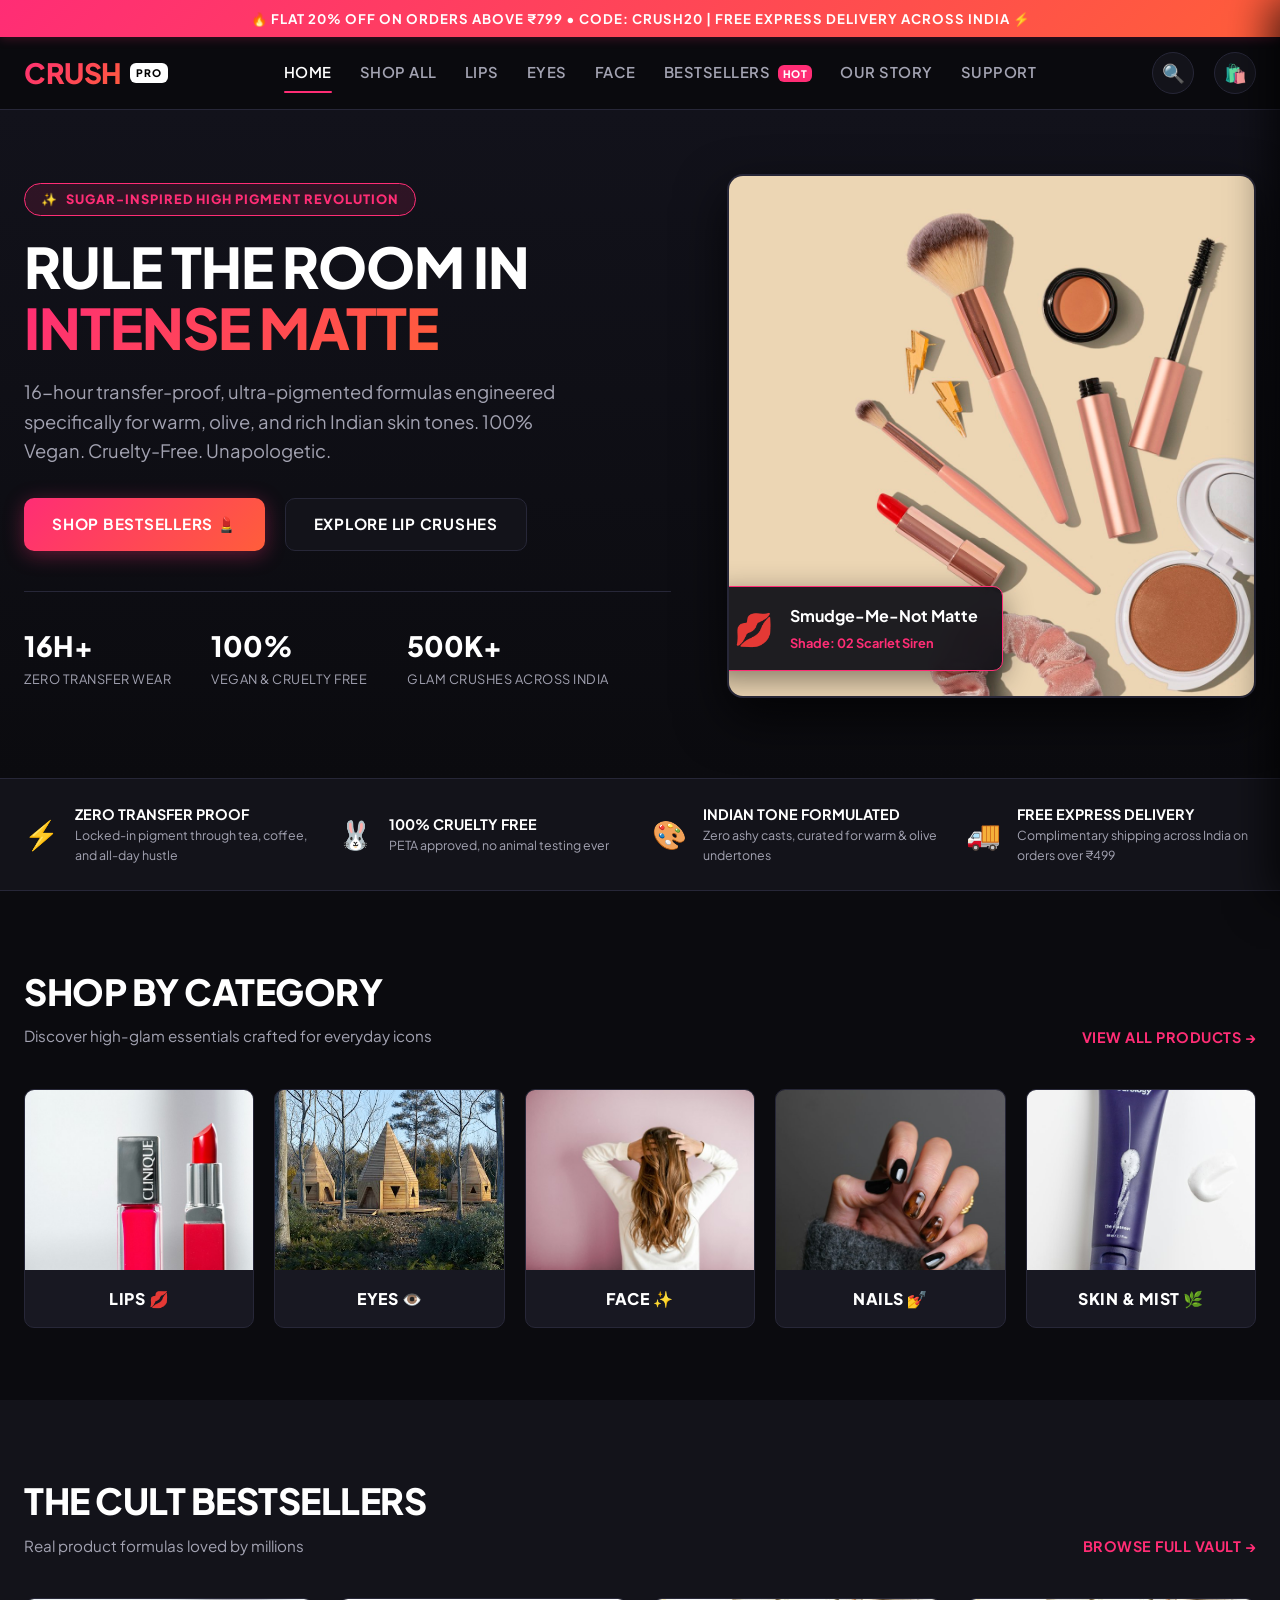
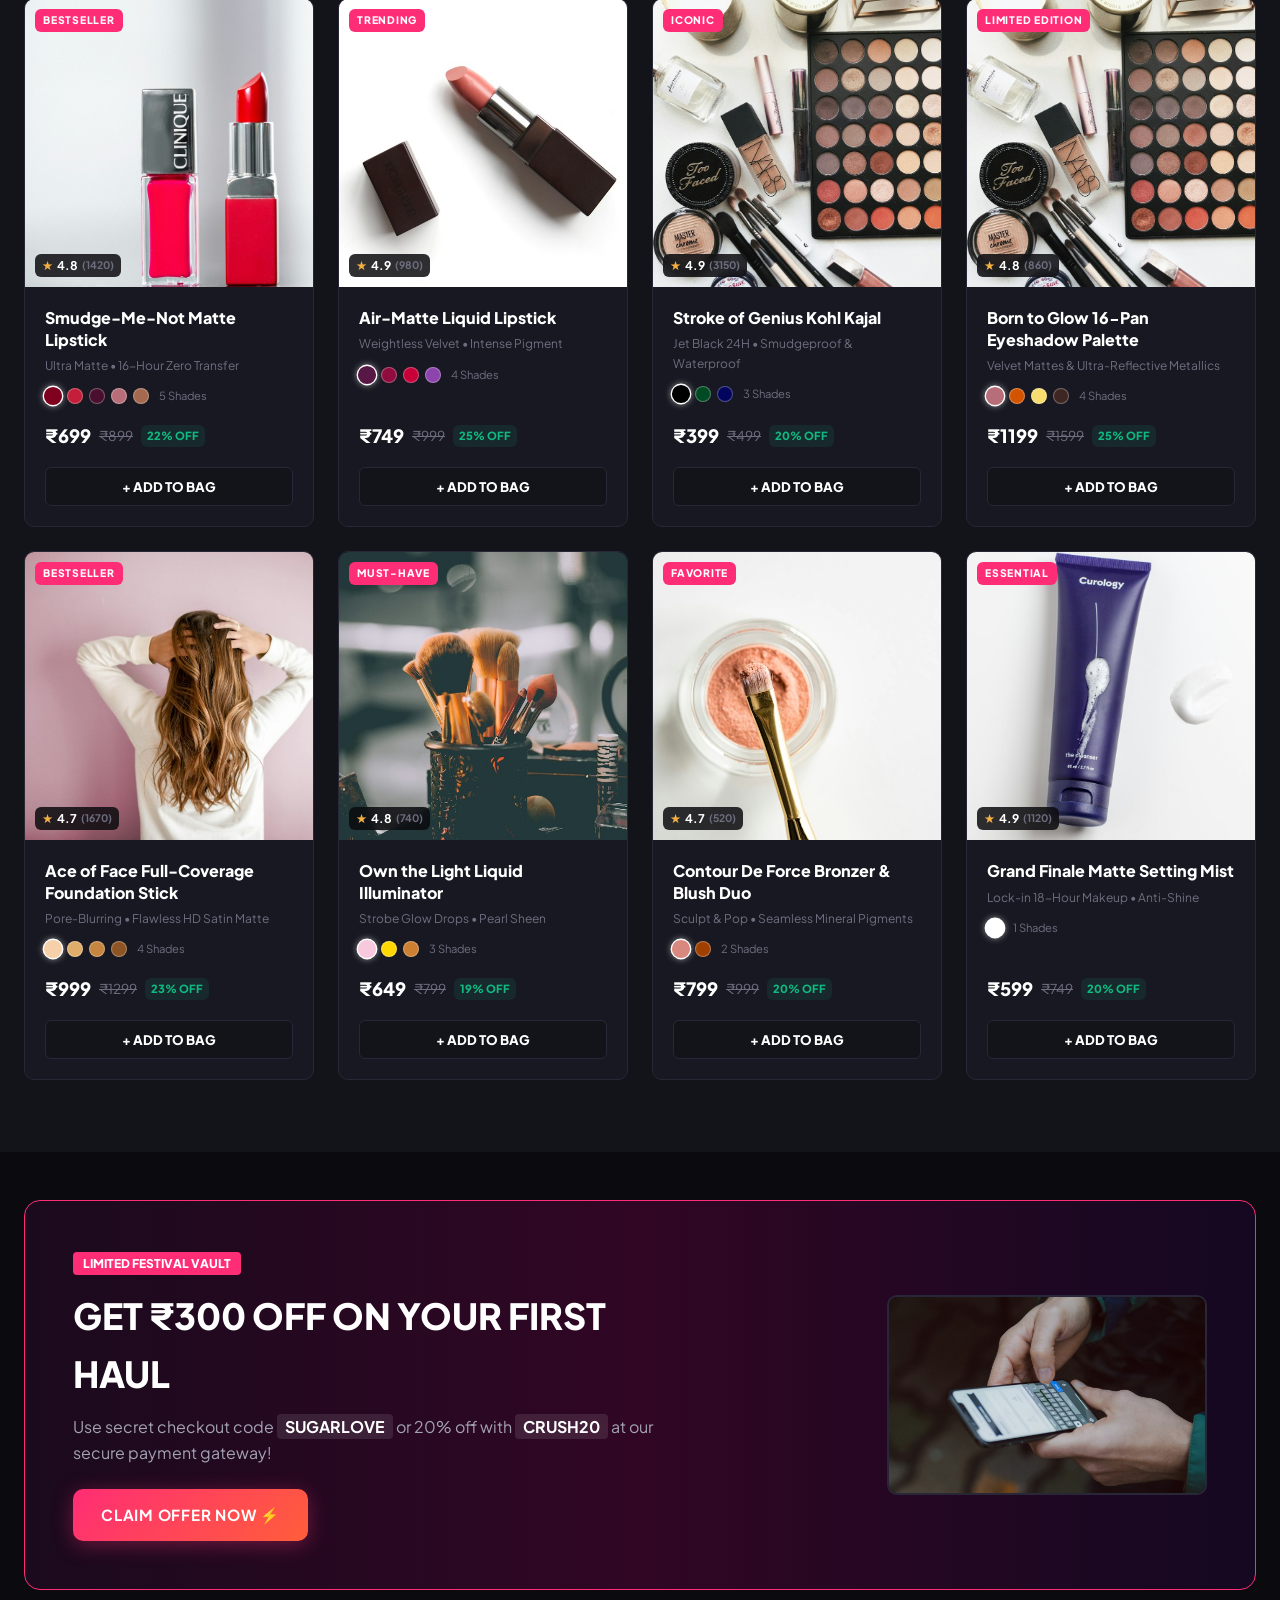
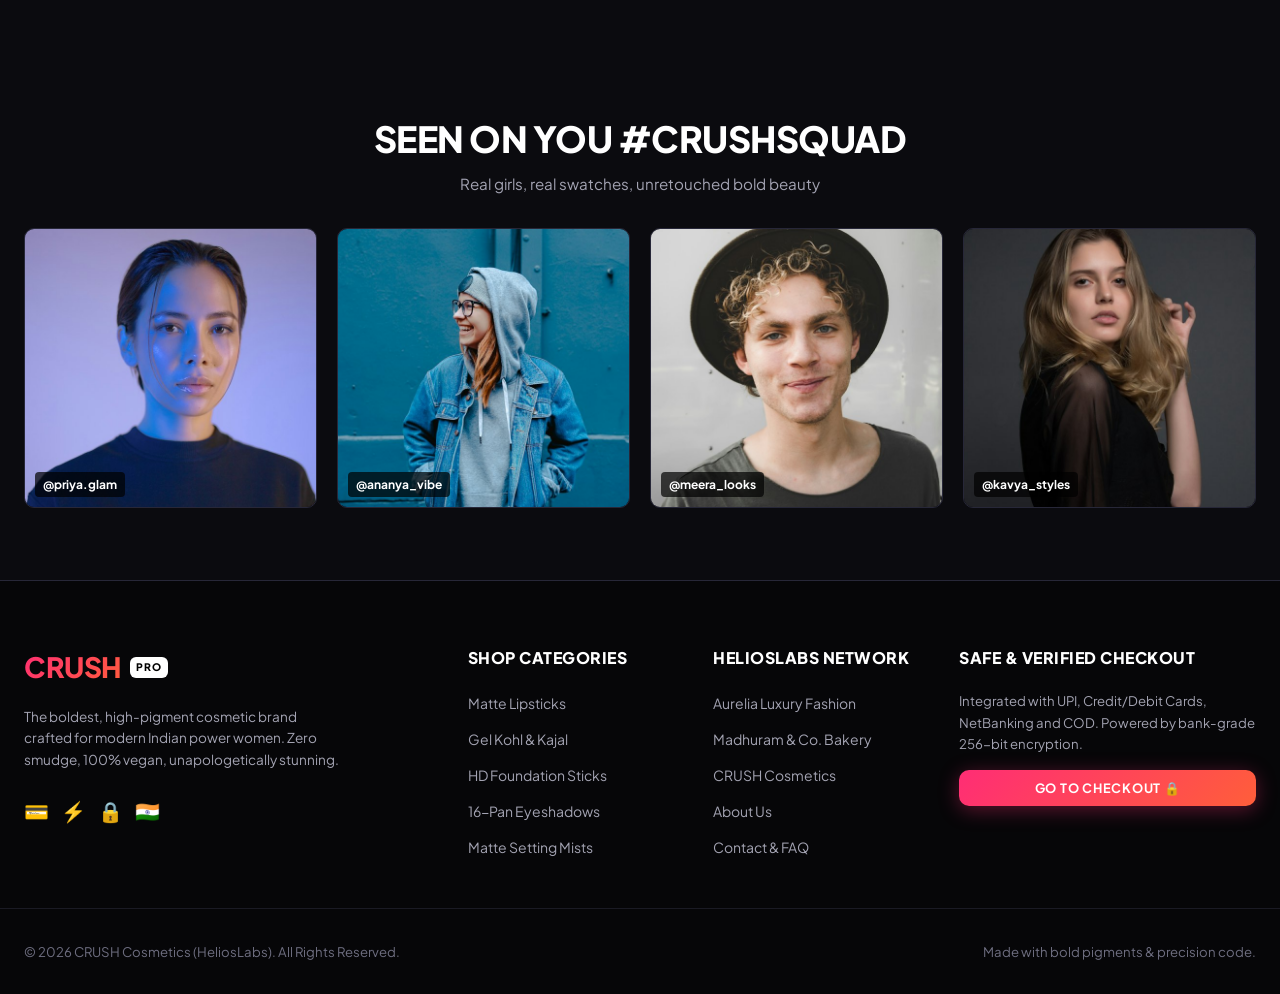
==== commit 0af346a2: "Revamp to SUGAR Cosmetics aesthetic: real HD photography, multi-page catalog, and integrated payment" ====
--- a/index.html
+++ b/index.html
@@ -3,659 +3,383 @@
 <head>
   <meta charset="UTF-8">
   <meta name="viewport" content="width=device-width, initial-scale=1.0">
-  <title>CRUSH Cosmetics — Unapologetically Bold Beauty | 16H Smudge-Proof Lipsticks &amp; Kajals</title>
-  <meta name="description" content="Shop India's trendiest cosmetic brand. Bold transfer-proof liquid lipsticks, intense kajals, airbrush foundations, and highlighters. 100% Vegan &amp; Cruelty-Free.">
-  <meta property="og:title" content="CRUSH Cosmetics — Bold, 16H Transferproof Beauty">
-  <meta property="og:description" content="Trending matte lipsticks, intense waterproof kajals, and baked highlighters.">
-  <meta property="og:type" content="website">
-
-  <!-- Google Fonts -->
-  <link rel="preconnect" href="https://fonts.googleapis.com">
-  <link rel="preconnect" href="https://fonts.gstatic.com" crossorigin>
-  <link href="https://fonts.googleapis.com/css2?family=Outfit:wght@400;600;700;800;900&family=Plus+Jakarta+Sans:wght@400;500;600;700;800&display=swap" rel="stylesheet">
-
+  <title>CRUSH Cosmetics — Unstoppable Bold Beauty • Est. 2026</title>
+  <meta name="description" content="Shop high-pigment, transferproof, 100% vegan lipsticks, kajals, foundations, and palettes formulated for Indian skin tones. Experience the bold matte revolution.">
   <link rel="stylesheet" href="css/style.css">
+  <link rel="icon" type="image/svg+xml" href="data:image/svg+xml,<svg xmlns='http://www.w3.org/2000/svg' viewBox='0 0 100 100'><text y='.9em' font-size='90'>💄</text></svg>">
 </head>
 <body>
 
-  <!-- Top Announcement Bar -->
-  <div class="top-bar">
-    ⚡ <strong>FESTIVE DROP:</strong> Flat 20% OFF Everything with code 
-    <span class="code-tag" onclick="copyCoupon('CRUSH20')" title="Click to copy">CRUSH20</span>
-    | Free Shipping &amp; Velvet Bag on orders above ₹499
+  <!-- Top Marquee Bar -->
+  <div class="top-bar-marquee">
+    🔥 FLAT 20% OFF ON ORDERS ABOVE ₹799 • CODE: <strong>CRUSH20</strong> | FREE EXPRESS DELIVERY ACROSS INDIA ⚡
   </div>
 
-  <!-- Sticky Glassmorphic Header -->
+  <!-- Header -->
   <header class="site-header">
-    <div class="container nav-wrap">
-      <!-- Brand Logo -->
-      <a href="#hero" class="brand-logo" aria-label="CRUSH Cosmetics Home">
-        <span class="logo-dot"></span>
-        <span>CRUSH<span class="gradient-text">.</span></span>
+    <div class="container header-inner">
+      <a href="index.html" class="brand-logo">
+        <span class="logo-crush">CRUSH</span>
+        <span class="logo-tag">PRO</span>
       </a>
 
-      <!-- Category Navigation -->
-      <nav aria-label="Main Navigation">
-        <ul class="nav-links">
-          <li><span class="nav-link active" onclick="setCategory('all')">All Products</span></li>
-          <li><span class="nav-link" onclick="setCategory('lips')">Lips</span></li>
-          <li><span class="nav-link" onclick="setCategory('eyes')">Eyes</span></li>
-          <li><span class="nav-link" onclick="setCategory('face')">Face</span></li>
-          <li><span class="nav-link" onclick="setCategory('combos')">Value Sets</span></li>
-          <li><span class="nav-link" onclick="startQuiz()">Shade Finder ✨</span></li>
+      <nav class="desktop-nav">
+        <a href="index.html" class="nav-link active">Home</a>
+        <a href="shop.html" class="nav-link">Shop All</a>
+        <a href="shop.html?cat=lips" class="nav-link">Lips</a>
+        <a href="shop.html?cat=eyes" class="nav-link">Eyes</a>
+        <a href="shop.html?cat=face" class="nav-link">Face</a>
+        <a href="shop.html?sort=rating" class="nav-link">Bestsellers <span class="nav-tag-badge">HOT</span></a>
+        <a href="about.html" class="nav-link">Our Story</a>
+        <a href="contact.html" class="nav-link">Support</a>
+      </nav>
+
+      <div class="header-actions">
+        <a href="shop.html" class="icon-btn" title="Search Products">🔍</a>
+        <a href="cart.html" class="icon-btn open-mini-cart-btn" title="Shopping Bag">
+          🛍️
+          <span class="badge-count cart-badge-count" style="display: none;">0</span>
+        </a>
+      </div>
+    </div>
+  </header>
+
+  <!-- Hero Section -->
+  <section class="hero-sugar">
+    <div class="container hero-grid">
+      <div class="hero-content">
+        <div class="hero-pill-badge">
+          <span>✨</span> SUGAR-INSPIRED HIGH PIGMENT REVOLUTION
+        </div>
+        <h1 class="hero-title">
+          RULE THE ROOM IN <span class="gradient-text">INTENSE MATTE</span>
+        </h1>
+        <p class="hero-sub">
+          16-hour transfer-proof, ultra-pigmented formulas engineered specifically for warm, olive, and rich Indian skin tones. 100% Vegan. Cruelty-Free. Unapologetic.
+        </p>
+        <div class="hero-cta-group">
+          <a href="shop.html" class="btn btn-primary">Shop Bestsellers 💄</a>
+          <a href="shop.html?cat=lips" class="btn btn-secondary">Explore Lip Crushes</a>
+        </div>
+        <div class="hero-stats">
+          <div class="stat-item">
+            <h4>16H+</h4>
+            <p>Zero Transfer Wear</p>
+          </div>
+          <div class="stat-item">
+            <h4>100%</h4>
+            <p>Vegan & Cruelty Free</p>
+          </div>
+          <div class="stat-item">
+            <h4>500K+</h4>
+            <p>Glam Crushes Across India</p>
+          </div>
+        </div>
+      </div>
+
+      <div class="hero-visual">
+        <div class="hero-image-frame">
+          <img src="assets/images/hero_model.jpg" alt="Bold Runway Model wearing CRUSH Matte Lipstick and Dramatic Eyes" width="600" height="520">
+          <div class="floating-hero-badge">
+            <span class="badge-icon">💋</span>
+            <div>
+              <strong>Smudge-Me-Not Matte</strong>
+              <span>Shade: 02 Scarlet Siren</span>
+            </div>
+          </div>
+        </div>
+      </div>
+    </div>
+  </section>
+
+  <!-- Brand Creed Bar -->
+  <section class="brand-creed-bar">
+    <div class="container creed-grid">
+      <div class="creed-item">
+        <div class="creed-icon">⚡</div>
+        <div class="creed-text">
+          <h5>Zero Transfer Proof</h5>
+          <p>Locked-in pigment through tea, coffee, and all-day hustle</p>
+        </div>
+      </div>
+      <div class="creed-item">
+        <div class="creed-icon">🐰</div>
+        <div class="creed-text">
+          <h5>100% Cruelty Free</h5>
+          <p>PETA approved, no animal testing ever</p>
+        </div>
+      </div>
+      <div class="creed-item">
+        <div class="creed-icon">🎨</div>
+        <div class="creed-text">
+          <h5>Indian Tone Formulated</h5>
+          <p>Zero ashy casts, curated for warm & olive undertones</p>
+        </div>
+      </div>
+      <div class="creed-item">
+        <div class="creed-icon">🚚</div>
+        <div class="creed-text">
+          <h5>Free Express Delivery</h5>
+          <p>Complimentary shipping across India on orders over ₹499</p>
+        </div>
+      </div>
+    </div>
+  </section>
+
+  <!-- Shop By Category Section -->
+  <section class="section-pad">
+    <div class="container">
+      <div class="section-head">
+        <div>
+          <h2 class="section-title">Shop By Category</h2>
+          <p class="section-subtitle">Discover high-glam essentials crafted for everyday icons</p>
+        </div>
+        <a href="shop.html" class="view-all-link">View All Products →</a>
+      </div>
+
+      <div class="category-grid">
+        <a href="shop.html?cat=lips" class="category-tile">
+          <img src="assets/images/cat_lips.jpg" alt="Lips Makeup" class="category-tile-img" loading="lazy">
+          <div class="category-tile-body">
+            <h3 class="category-tile-title">Lips 💋</h3>
+          </div>
+        </a>
+        <a href="shop.html?cat=eyes" class="category-tile">
+          <img src="assets/images/cat_eyes.jpg" alt="Eyes Makeup" class="category-tile-img" loading="lazy">
+          <div class="category-tile-body">
+            <h3 class="category-tile-title">Eyes 👁️</h3>
+          </div>
+        </a>
+        <a href="shop.html?cat=face" class="category-tile">
+          <img src="assets/images/cat_face.jpg" alt="Face Makeup" class="category-tile-img" loading="lazy">
+          <div class="category-tile-body">
+            <h3 class="category-tile-title">Face ✨</h3>
+          </div>
+        </a>
+        <a href="shop.html?cat=nails" class="category-tile">
+          <img src="assets/images/cat_nails.jpg" alt="Nails Lacquer" class="category-tile-img" loading="lazy">
+          <div class="category-tile-body">
+            <h3 class="category-tile-title">Nails 💅</h3>
+          </div>
+        </a>
+        <a href="shop.html?cat=skincare" class="category-tile">
+          <img src="assets/images/cat_skincare.jpg" alt="Clean Skincare" class="category-tile-img" loading="lazy">
+          <div class="category-tile-body">
+            <h3 class="category-tile-title">Skin & Mist 🌿</h3>
+          </div>
+        </a>
+      </div>
+    </div>
+  </section>
+
+  <!-- Cult Bestsellers Section -->
+  <section class="section-pad" style="background: var(--bg-secondary);">
+    <div class="container">
+      <div class="section-head">
+        <div>
+          <h2 class="section-title">The Cult Bestsellers</h2>
+          <p class="section-subtitle">Real product formulas loved by millions</p>
+        </div>
+        <a href="shop.html?sort=rating" class="view-all-link">Browse Full Vault →</a>
+      </div>
+
+      <div class="products-grid" id="home-bestsellers-grid">
+        <!-- Rendered dynamically by script with real images & shade selectors -->
+      </div>
+    </div>
+  </section>
+
+  <!-- Big Promo Banner -->
+  <section class="container" style="margin: 3rem auto;">
+    <div style="background: linear-gradient(90deg, #1b0a1d 0%, #300624 50%, #150821 100%); border: 1px solid var(--accent-pink); border-radius: var(--radius-lg); padding: 3rem; display: flex; align-items: center; justify-content: space-between; flex-wrap: wrap; gap: 2rem;">
+      <div style="max-width: 600px;">
+        <span style="background: var(--accent-pink); color: #fff; font-size: 0.75rem; font-weight: 800; padding: 4px 10px; border-radius: 4px; text-transform: uppercase;">Limited Festival Vault</span>
+        <h2 style="font-size: 2.25rem; font-weight: 900; margin: 0.75rem 0; text-transform: uppercase;">GET ₹300 OFF ON YOUR FIRST HAUL</h2>
+        <p style="color: var(--text-secondary); margin-bottom: 1.5rem;">Use secret checkout code <strong style="color: #fff; background: rgba(255,255,255,0.1); padding: 2px 8px; border-radius: 4px;">SUGARLOVE</strong> or 20% off with <strong style="color: #fff; background: rgba(255,255,255,0.1); padding: 2px 8px; border-radius: 4px;">CRUSH20</strong> at our secure payment gateway!</p>
+        <a href="shop.html" class="btn btn-primary">Claim Offer Now ⚡</a>
+      </div>
+      <div style="display: flex; gap: 1rem; align-items: center;">
+        <img src="assets/images/hero_banner_2.jpg" alt="Beauty Promo" style="width: 320px; height: 200px; object-fit: cover; border-radius: var(--radius-md); border: 2px solid var(--border-color);">
+      </div>
+    </div>
+  </section>
+
+  <!-- Real Instagram / Influencer Gallery -->
+  <section class="section-pad">
+    <div class="container">
+      <div class="section-head" style="text-align: center; display: block; margin-bottom: 2rem;">
+        <h2 class="section-title">Seen On You #CRUSHSquad</h2>
+        <p class="section-subtitle">Real girls, real swatches, unretouched bold beauty</p>
+      </div>
+
+      <div style="display: grid; grid-template-columns: repeat(4, 1fr); gap: 1.25rem;">
+        <div style="position: relative; border-radius: var(--radius-md); overflow: hidden; height: 280px; border: 1px solid var(--border-color);">
+          <img src="assets/images/insta_1.jpg" alt="Instagram Makeup Look" style="width: 100%; height: 100%; object-fit: cover;">
+          <div style="position: absolute; bottom: 10px; left: 10px; background: rgba(0,0,0,0.7); padding: 3px 8px; border-radius: 4px; font-size: 0.75rem; font-weight: 700;">@priya.glam</div>
+        </div>
+        <div style="position: relative; border-radius: var(--radius-md); overflow: hidden; height: 280px; border: 1px solid var(--border-color);">
+          <img src="assets/images/insta_2.jpg" alt="Instagram Makeup Look" style="width: 100%; height: 100%; object-fit: cover;">
+          <div style="position: absolute; bottom: 10px; left: 10px; background: rgba(0,0,0,0.7); padding: 3px 8px; border-radius: 4px; font-size: 0.75rem; font-weight: 700;">@ananya_vibe</div>
+        </div>
+        <div style="position: relative; border-radius: var(--radius-md); overflow: hidden; height: 280px; border: 1px solid var(--border-color);">
+          <img src="assets/images/insta_3.jpg" alt="Instagram Makeup Look" style="width: 100%; height: 100%; object-fit: cover;">
+          <div style="position: absolute; bottom: 10px; left: 10px; background: rgba(0,0,0,0.7); padding: 3px 8px; border-radius: 4px; font-size: 0.75rem; font-weight: 700;">@meera_looks</div>
+        </div>
+        <div style="position: relative; border-radius: var(--radius-md); overflow: hidden; height: 280px; border: 1px solid var(--border-color);">
+          <img src="assets/images/insta_4.jpg" alt="Instagram Makeup Look" style="width: 100%; height: 100%; object-fit: cover;">
+          <div style="position: absolute; bottom: 10px; left: 10px; background: rgba(0,0,0,0.7); padding: 3px 8px; border-radius: 4px; font-size: 0.75rem; font-weight: 700;">@kavya_styles</div>
+        </div>
+      </div>
+    </div>
+  </section>
+
+  <!-- Slide-Over Mini Cart Drawer -->
+  <div class="mini-cart-overlay" id="mini-cart-overlay"></div>
+  <aside class="mini-cart-drawer" id="mini-cart-drawer">
+    <div class="mini-cart-header">
+      <h3>Shopping Bag (<span class="cart-badge-count">0</span>)</h3>
+      <button class="close-drawer-btn" id="mini-cart-close" aria-label="Close Bag">&times;</button>
+    </div>
+    <div class="mini-cart-items" id="mini-cart-items">
+      <!-- Injected by cart.js -->
+    </div>
+    <div class="mini-cart-footer" id="mini-cart-footer">
+      <!-- Injected by cart.js -->
+    </div>
+  </aside>
+
+  <!-- Footer -->
+  <footer class="site-footer">
+    <div class="container footer-grid">
+      <div class="footer-col">
+        <div class="brand-logo" style="margin-bottom: 1rem;">
+          <span class="logo-crush">CRUSH</span>
+          <span class="logo-tag">PRO</span>
+        </div>
+        <p style="font-size: 0.85rem; color: var(--text-secondary); max-width: 320px; margin-bottom: 1.5rem;">
+          The boldest, high-pigment cosmetic brand crafted for modern Indian power women. Zero smudge, 100% vegan, unapologetically stunning.
+        </p>
+        <div class="payment-partner-icons">
+          <span>💳</span> <span>⚡</span> <span>🔒</span> <span>🇮🇳</span>
+        </div>
+      </div>
+
+      <div class="footer-col">
+        <h4>Shop Categories</h4>
+        <ul class="footer-links">
+          <li><a href="shop.html?cat=lips">Matte Lipsticks</a></li>
+          <li><a href="shop.html?cat=eyes">Gel Kohl & Kajal</a></li>
+          <li><a href="shop.html?cat=face">HD Foundation Sticks</a></li>
+          <li><a href="shop.html?cat=eyes">16-Pan Eyeshadows</a></li>
+          <li><a href="shop.html?cat=skincare">Matte Setting Mists</a></li>
         </ul>
-      </nav>
-
-      <!-- Nav Actions (Search, Wishlist, Cart) -->
-      <div class="nav-actions">
-        <!-- Search -->
-        <div class="search-box">
-          <span class="search-icon">🔍</span>
-          <input type="text" id="global-search" class="search-input" placeholder="Search lipsticks, kajal..." aria-label="Search products">
-        </div>
-
-        <!-- Wishlist Button -->
-        <button type="button" class="action-icon-btn" onclick="showToast('You have ' + state.wishlist.size + ' items in wishlist')" title="Wishlist" aria-label="Wishlist">
-          <svg width="18" height="18" viewBox="0 0 24 24" fill="none" stroke="currentColor" stroke-width="2">
-            <path d="M20.84 4.61a5.5 5.5 0 0 0-7.78 0L12 5.67l-1.06-1.06a5.5 5.5 0 0 0-7.78 7.78l1.06 1.06L12 21.23l7.78-7.78 1.06-1.06a5.5 5.5 0 0 0 0-7.78z"></path>
-          </svg>
-          <span class="cart-counter" id="wishlist-count-badge" style="display:none;">0</span>
-        </button>
-
-        <!-- Cart Drawer Button -->
-        <button type="button" class="action-icon-btn" onclick="openCartDrawer()" title="Shopping Bag" aria-label="Shopping Bag">
-          <svg width="18" height="18" viewBox="0 0 24 24" fill="none" stroke="currentColor" stroke-width="2">
-            <path d="M6 2L3 6v14a2 2 0 0 0 2 2h14a2 2 0 0 0 2-2V6l-3-4z"></path>
-            <line x1="3" y1="6" x2="21" y2="6"></line>
-            <path d="M16 10a4 4 0 0 1-8 0"></path>
-          </svg>
-          <span class="cart-counter" id="cart-badge" style="display:none;">0</span>
-        </button>
-      </div>
-    </div>
-  </header>
-
-  <!-- Hero Section -->
-  <section class="hero-section" id="hero">
-    <div class="hero-glow-1"></div>
-    <div class="hero-glow-2"></div>
-    <div class="container hero-grid">
-      
-      <!-- Hero Content -->
-      <div class="hero-content">
-        <div style="display: flex; gap: 0.5rem; flex-wrap: wrap;">
-          <span class="badge badge-pink">🔥 Gen-Z Beauty Drop</span>
-          <span class="badge badge-gold">⭐ 4.9/5 Rated by 85k+ Beauties</span>
-        </div>
-
-        <h1 class="hero-title">
-          RULE THE RUNWAY.<br>
-          WEAR YOUR <span class="gradient-text">ATTITUDE.</span>
-        </h1>
-
-        <p class="hero-desc">
-          Ultra-pigmented, 16-hour transfer-proof cosmetics engineered for Indian skin tones. Bold matte lipsticks, intense kajal, and radiant airbrush glow without the luxury price tag.
+      </div>
+
+      <div class="footer-col">
+        <h4>HeliosLabs Network</h4>
+        <ul class="footer-links">
+          <li><a href="https://shop.helioslabs.in/" target="_blank">Aurelia Luxury Fashion</a></li>
+          <li><a href="https://store.helioslabs.in/" target="_blank">Madhuram & Co. Bakery</a></li>
+          <li><a href="https://beauty.helioslabs.in/">CRUSH Cosmetics</a></li>
+          <li><a href="about.html">About Us</a></li>
+          <li><a href="contact.html">Contact & FAQ</a></li>
+        </ul>
+      </div>
+
+      <div class="footer-col">
+        <h4>Safe & Verified Checkout</h4>
+        <p style="font-size: 0.825rem; color: var(--text-secondary); margin-bottom: 1rem;">
+          Integrated with UPI, Credit/Debit Cards, NetBanking and COD. Powered by bank-grade 256-bit encryption.
         </p>
-
-        <div class="hero-ctas">
-          <a href="#catalog" class="btn btn-primary" onclick="setCategory('all')">
-            Shop Bestsellers →
-          </a>
-          <button type="button" class="btn btn-secondary" onclick="startQuiz()">
-            ✨ Virtual Shade Finder
-          </button>
-        </div>
-
-        <!-- Social Proof Stats -->
-        <div class="hero-proof">
-          <div class="proof-stat">
-            <h4>16 Hours</h4>
-            <p>Smudge-Proof Stay</p>
-          </div>
-          <div class="proof-stat">
-            <h4>100%</h4>
-            <p>Vegan &amp; PETA Approved</p>
-          </div>
-          <div class="proof-stat">
-            <h4>2.8M+</h4>
-            <p>Lips &amp; Eyes Loved</p>
-          </div>
-        </div>
-      </div>
-
-      <!-- Hero Featured Showcase Card -->
-      <div class="hero-card">
-        <div style="display: flex; justify-content: space-between; align-items: center; margin-bottom: 0.5rem;">
-          <span class="badge badge-pink">Iconic Drop</span>
-          <span style="font-size: 0.85rem; font-weight: bold; color: var(--gold-glow);">★ 4.9 (1.4k Reviews)</span>
-        </div>
-
-        <div class="hero-card-img-wrap" id="hero-img-showcase">
-          <!-- SVG Illustration of Hero Matte Lipstick -->
-          <svg width="150" height="230" viewBox="0 0 100 160" fill="none">
-            <rect x="34" y="65" width="32" height="85" rx="4" fill="#1C1C24" stroke="rgba(255,255,255,0.2)" stroke-width="2"/>
-            <rect x="34" y="90" width="32" height="4" fill="#FF007A"/>
-            <text x="50" y="125" fill="#6B7280" font-size="6" font-weight="bold" font-family="sans-serif" text-anchor="middle" letter-spacing="1">CRUSH</text>
-            <rect x="37" y="48" width="26" height="17" fill="url(#heroGold)" rx="2"/>
-            <path id="hero-bullet-path" d="M40 50 L40 25 C40 16 52 10 58 10 C62 10 60 25 60 50 Z" fill="#B91C1C"/>
-            <path d="M42 48 L42 26 C42 20 48 16 52 14" stroke="rgba(255,255,255,0.4)" stroke-width="2" stroke-linecap="round"/>
-            <defs>
-              <linearGradient id="heroGold" x1="0" y1="0" x2="1" y2="1">
-                <stop offset="0%" stop-color="#FCD34D"/>
-                <stop offset="100%" stop-color="#D97706"/>
-              </linearGradient>
-            </defs>
-          </svg>
-        </div>
-
-        <h3 style="font-size: 1.35rem; margin-bottom: 0.25rem;">Matte As Hell Crayon Lipstick</h3>
-        <p style="font-size: 0.85rem; color: var(--text-muted); margin-bottom: 0.75rem;">Shade: <strong id="hero-shade-name" style="color: #fff;">01 Scarlett Fury</strong></p>
-
-        <!-- Interactive hero swatches -->
-        <div class="hero-swatches-interactive">
-          <span class="swatch-circle active" style="background:#B91C1C;" title="Scarlett Fury" onclick="updateHeroSwatch('#B91C1C', '01 Scarlett Fury')"></span>
-          <span class="swatch-circle" style="background:#6B21A8;" title="Plum Velvet" onclick="updateHeroSwatch('#6B21A8', '02 Plum Velvet')"></span>
-          <span class="swatch-circle" style="background:#9D174D;" title="Mauve Crush" onclick="updateHeroSwatch('#9D174D', '03 Mauve Crush')"></span>
-          <span class="swatch-circle" style="background:#9A3412;" title="Cinnamon Nude" onclick="updateHeroSwatch('#9A3412', '04 Cinnamon Nude')"></span>
-        </div>
-
-        <div style="display: flex; align-items: center; justify-content: space-between; margin-top: 1.25rem; padding-top: 1rem; border-top: 1px solid var(--border-glass);">
-          <div>
-            <span style="font-size: 1.4rem; font-weight: 800; color:#fff;">₹799</span>
-            <span style="font-size: 0.9rem; color: var(--text-dim); text-decoration: line-through; margin-left: 0.35rem;">₹999</span>
-          </div>
-          <button type="button" class="btn btn-primary btn-sm" onclick="addToCart(1)">
-            + Add to Bag
-          </button>
-        </div>
-      </div>
-
-    </div>
-  </section>
-
-  <!-- Flash Sale Countdown Banner -->
-  <section class="flash-banner">
-    <div class="container flash-content">
-      <div class="flash-info">
-        <span style="font-size: 1.5rem;">⚡</span>
-        <div>
-          <h4 style="font-size: 1rem; text-transform: uppercase; color: #fff;">FLASH OFFER: BUY 2 GET 1 FREE</h4>
-          <p style="font-size: 0.8rem; color: var(--text-muted);">Use code <span style="color: var(--primary-pink); font-weight:bold;">CRUSH20</span> for additional 20% savings</p>
-        </div>
-      </div>
-
-      <div class="countdown-box">
-        <span style="font-size: 0.8rem; color: var(--text-muted); text-transform: uppercase; font-weight: bold;">Offer Ends:</span>
-        <div class="time-unit" id="cd-hours">04</div>
-        <span style="font-weight: bold; color: var(--primary-pink);">:</span>
-        <div class="time-unit" id="cd-mins">42</div>
-        <span style="font-weight: bold; color: var(--primary-pink);">:</span>
-        <div class="time-unit" id="cd-secs">19</div>
-      </div>
-    </div>
-  </section>
-
-  <!-- Catalog Section -->
-  <section class="container" id="catalog" style="padding-bottom: 4rem;">
-    <!-- Section Heading -->
-    <div style="text-align: center; max-width: 650px; margin: 0 auto 2.5rem;">
-      <span class="badge badge-pink" style="margin-bottom: 0.75rem;">Curated Formulas</span>
-      <h2 style="font-size: 2.4rem; margin-bottom: 0.5rem;">Iconic Best Sellers</h2>
-      <p style="color: var(--text-muted); font-size: 0.95rem;">
-        Intensely pigmented, dermatologically tested, and formulated without parabens, mineral oils, or harsh chemicals.
-      </p>
-    </div>
-
-    <!-- Category Filter Bar -->
-    <div class="filter-bar">
-      <div class="filter-pills">
-        <button type="button" class="pill-btn active" data-category="all" onclick="setCategory('all')">All Products (8)</button>
-        <button type="button" class="pill-btn" data-category="lips" onclick="setCategory('lips')">Lipsticks &amp; Gloss (2)</button>
-        <button type="button" class="pill-btn" data-category="eyes" onclick="setCategory('eyes')">Eye Makeup (3)</button>
-        <button type="button" class="pill-btn" data-category="face" onclick="setCategory('face')">Face &amp; Glow (2)</button>
-        <button type="button" class="pill-btn" data-category="combos" onclick="setCategory('combos')">Value Sets (1)</button>
-      </div>
-
-      <div style="font-size: 0.85rem; color: var(--text-muted);">
-        Showing real-time stock availability
-      </div>
-    </div>
-
-    <!-- Product Grid -->
-    <div class="product-grid" id="product-grid">
-      <!-- Populated dynamically by app.js -->
-    </div>
-  </section>
-
-  <!-- Virtual Shade Finder / Quiz Callout Card -->
-  <section class="container" style="margin-bottom: 5rem;">
-    <div class="quiz-section">
-      <div style="max-width: 600px;">
-        <span class="badge badge-gold" style="margin-bottom: 0.75rem;">AI Beauty Consultant</span>
-        <h2 style="font-size: 2.2rem; margin-bottom: 0.75rem;">Find Your Exact Red &amp; Foundation Match</h2>
-        <p style="color: var(--text-muted); font-size: 0.95rem; margin-bottom: 1.5rem; line-height: 1.6;">
-          Never buy the wrong shade again. Take our 60-second shade quiz tailored specifically for warm, olive, and neutral Indian undertones.
-        </p>
-        <button type="button" class="btn btn-primary" onclick="startQuiz()">
-          Take The 60-Second Quiz ✨
-        </button>
-      </div>
-    </div>
-  </section>
-
-  <!-- Trust Pillars & Formulation Ethics -->
-  <section class="container">
-    <div class="trust-section">
-      <div class="trust-card">
-        <div class="trust-icon">🐰</div>
-        <div>
-          <h4 style="font-size: 0.95rem; font-weight: 700; color: #fff;">100% Vegan &amp; Cruelty-Free</h4>
-          <p style="font-size: 0.8rem; color: var(--text-muted);">PETA-certified, zero animal testing ever.</p>
-        </div>
-      </div>
-      <div class="trust-card">
-        <div class="trust-icon">⏱️</div>
-        <div>
-          <h4 style="font-size: 0.95rem; font-weight: 700; color: #fff;">16H Waterproof Formula</h4>
-          <p style="font-size: 0.8rem; color: var(--text-muted);">Resists sweat, humidity, and spicy food.</p>
-        </div>
-      </div>
-      <div class="trust-card">
-        <div class="trust-icon">🔬</div>
-        <div>
-          <h4 style="font-size: 0.95rem; font-weight: 700; color: #fff;">Dermatologically Tested</h4>
-          <p style="font-size: 0.8rem; color: var(--text-muted);">Safe for sensitive skin and delicate eyes.</p>
-        </div>
-      </div>
-      <div class="trust-card">
-        <div class="trust-icon">🇮🇳</div>
-        <div>
-          <h4 style="font-size: 0.95rem; font-weight: 700; color: #fff;">Engineered for Indian Skin</h4>
-          <p style="font-size: 0.8rem; color: var(--text-muted);">Rich pigments that never look ashy.</p>
-        </div>
-      </div>
-    </div>
-  </section>
-
-  <!-- Verified Customer Reviews Section -->
-  <section class="container" style="padding-top: 1rem; margin-bottom: 5rem;">
-    <div style="text-align: center; max-width: 600px; margin: 0 auto 3rem;">
-      <span class="badge badge-gold" style="margin-bottom: 0.75rem;">Verified Customers</span>
-      <h2 style="font-size: 2.2rem; margin-bottom: 0.5rem;">Loved by Millions of Pouts</h2>
-      <p style="color: var(--text-muted); font-size: 0.95rem;">Real results and uncensored love from our beauty community.</p>
-    </div>
-
-    <div class="reviews-grid">
-      <div class="review-card">
-        <div class="review-header">
-          <span class="reviewer-name">Priya S., Bangalore</span>
-          <span class="verified-tag">✓ Verified Buyer</span>
-        </div>
-        <div style="color: var(--gold-glow); font-size: 0.85rem;">★★★★★</div>
-        <p style="font-size: 0.9rem; color: var(--text-muted); line-height: 1.6;">
-          "The Matte As Hell Crayon in Scarlett Fury is unmatched. Lasted through a 9-hour wedding buffet and biryani without fading or feathering. It is genuinely better than my ₹3,000 luxury lipsticks!"
-        </p>
-        <span style="font-size: 0.75rem; color: var(--text-dim);">Purchased: Matte Crayon Lipstick (01 Scarlett Fury)</span>
-      </div>
-
-      <div class="review-card">
-        <div class="review-header">
-          <span class="reviewer-name">Ananya M., Delhi</span>
-          <span class="verified-tag">✓ Verified Buyer</span>
-        </div>
-        <div style="color: var(--gold-glow); font-size: 0.85rem;">★★★★★</div>
-        <p style="font-size: 0.9rem; color: var(--text-muted); line-height: 1.6;">
-          "Finally a kajal that doesn't melt into raccoon eyes by 3 PM! Intense pitch black in just one stroke. It's gentle on my watery contact-lens eyes too."
-        </p>
-        <span style="font-size: 0.75rem; color: var(--text-dim);">Purchased: Kohl Of Honour Intense Kajal</span>
-      </div>
-
-      <div class="review-card">
-        <div class="review-header">
-          <span class="reviewer-name">Sneha K., Mumbai</span>
-          <span class="verified-tag">✓ Verified Buyer</span>
-        </div>
-        <div style="color: var(--gold-glow); font-size: 0.85rem;">★★★★★</div>
-        <p style="font-size: 0.9rem; color: var(--text-muted); line-height: 1.6;">
-          "Ordered via the WhatsApp fast checkout, got free shipping and received my parcel in 48 hours. The Sunset Seduction palette colors are pigmented like butter!"
-        </p>
-        <span style="font-size: 0.75rem; color: var(--text-dim);">Purchased: Sunset Seduction 16-Pan Palette</span>
-      </div>
-    </div>
-  </section>
-
-  <!-- Quick View Modal (Accessible Native <dialog>) -->
-  <dialog id="quick-view-dialog" aria-labelledby="qv-title">
-    <div class="modal-content">
-      <div class="modal-image-side" id="qv-svg-container">
-        <!-- Dynamic SVG preview -->
-      </div>
-      <div class="modal-details-side">
-        <button type="button" class="modal-close-btn" onclick="closeQuickView()" aria-label="Close dialog">✕</button>
-
-        <span class="badge badge-pink" id="qv-finish">Ultra-Matte</span>
-        <h3 id="qv-title" style="font-size: 1.6rem; color: #fff;">Product Title</h3>
-        
-        <div style="display: flex; align-items: baseline; gap: 0.5rem;">
-          <span id="qv-price" style="font-size: 1.5rem; font-weight: 800; color: #fff;">₹0</span>
-          <span id="qv-orig-price" style="font-size: 0.9rem; color: var(--text-dim); text-decoration: line-through;">₹0</span>
-        </div>
-
-        <p id="qv-desc" style="font-size: 0.9rem; color: var(--text-muted); line-height: 1.6;"></p>
-
-        <div>
-          <label style="font-size: 0.8rem; font-weight: bold; text-transform: uppercase; color: #fff; display: block; margin-bottom: 0.5rem;">
-            Select Shade:
-          </label>
-          <div id="qv-shades" style="display: flex; flex-wrap: wrap; gap: 0.5rem;">
-            <!-- Shade pills -->
-          </div>
-        </div>
-
-        <div style="background: rgba(255,255,255,0.03); border: 1px solid var(--border-glass); border-radius: var(--radius-sm); padding: 0.75rem;">
-          <strong style="font-size: 0.75rem; text-transform: uppercase; color: var(--gold-glow); display: block; margin-bottom: 0.2rem;">Key Ingredients:</strong>
-          <span id="qv-ingredients" style="font-size: 0.75rem; color: var(--text-muted);"></span>
-        </div>
-
-        <button type="button" class="btn btn-primary" style="margin-top: 0.5rem;" onclick="addQuickViewToCart()">
-          Add to Bag
-        </button>
-      </div>
-    </div>
-  </dialog>
-
-  <!-- Virtual Shade Finder Dialog (<dialog>) -->
-  <dialog id="quiz-dialog" aria-labelledby="quiz-modal-title">
-    <div style="padding: 2.5rem; max-width: 580px; width: 90vw;">
-      <div style="display: flex; justify-content: space-between; align-items: center; margin-bottom: 1.5rem;">
-        <h3 id="quiz-modal-title" style="font-size: 1.4rem;">Virtual Shade Finder 💄</h3>
-        <button type="button" class="modal-close-btn" style="position:static;" onclick="closeQuiz()" aria-label="Close">✕</button>
-      </div>
-
-      <!-- Step 1: Undertone -->
-      <div id="quiz-step-1">
-        <h4 style="font-size: 1.1rem; margin-bottom: 0.5rem;">Step 1: What is your skin undertone?</h4>
-        <p style="font-size: 0.85rem; color: var(--text-muted); margin-bottom: 1.25rem;">Look at the veins on your wrist in natural daylight.</p>
-        
-        <div style="display: flex; flex-direction: column; gap: 0.75rem;">
-          <div class="quiz-option-card" onclick="selectQuizAnswer(1, 'warm')">
-            <strong style="color: #fff;">Warm / Golden (Olive / Green Veins)</strong>
-            <p style="font-size: 0.75rem; color: var(--text-muted); margin-top: 0.2rem;">You look best in rich reds, terracotta, and gold jewelry.</p>
-          </div>
-          <div class="quiz-option-card" onclick="selectQuizAnswer(1, 'neutral')">
-            <strong style="color: #fff;">Neutral (Mix of Blue &amp; Green Veins)</strong>
-            <p style="font-size: 0.75rem; color: var(--text-muted); margin-top: 0.2rem;">Both silver and gold jewelry suit you evenly.</p>
-          </div>
-          <div class="quiz-option-card" onclick="selectQuizAnswer(1, 'cool')">
-            <strong style="color: #fff;">Cool / Rose (Blue / Purple Veins)</strong>
-            <p style="font-size: 0.75rem; color: var(--text-muted); margin-top: 0.2rem;">You look stunning in berry, plum, and jewel tones.</p>
-          </div>
-        </div>
-      </div>
-
-      <!-- Step 2: Preferred Finish -->
-      <div id="quiz-step-2" style="display:none;">
-        <h4 style="font-size: 1.1rem; margin-bottom: 0.5rem;">Step 2: What lip finish do you wear most?</h4>
-        <p style="font-size: 0.85rem; color: var(--text-muted); margin-bottom: 1.25rem;">Choose your signature everyday formula.</p>
-        <div style="display: flex; flex-direction: column; gap: 0.75rem;">
-          <div class="quiz-option-card" onclick="selectQuizAnswer(2, 'matte')">
-            <strong style="color: #fff;">Ultra-Matte Transferproof Crayon</strong>
-            <p style="font-size: 0.75rem; color: var(--text-muted); margin-top: 0.2rem;">Zero shine, 16-hour mask-proof and kiss-proof power.</p>
-          </div>
-          <div class="quiz-option-card" onclick="selectQuizAnswer(2, 'gloss')">
-            <strong style="color: #fff;">Juicy Mirror-Shine Vinyl Gloss</strong>
-            <p style="font-size: 0.75rem; color: var(--text-muted); margin-top: 0.2rem;">Plump, high-gloss wet look without any stickiness.</p>
-          </div>
-        </div>
-      </div>
-
-      <!-- Step 3: Intensity -->
-      <div id="quiz-step-3" style="display:none;">
-        <h4 style="font-size: 1.1rem; margin-bottom: 0.5rem;">Step 3: What vibe are you feeling?</h4>
-        <div style="display: flex; flex-direction: column; gap: 0.75rem; margin-top: 1rem;">
-          <div class="quiz-option-card" onclick="selectQuizAnswer(3, 'bold')">
-            <strong style="color: #fff;">Bold Boss (Deep Scarlett &amp; Plums)</strong>
-          </div>
-          <div class="quiz-option-card" onclick="selectQuizAnswer(3, 'nude')">
-            <strong style="color: #fff;">Everyday Sunkissed Nudes &amp; Mauves</strong>
-          </div>
-        </div>
-      </div>
-
-      <!-- Result Screen -->
-      <div id="quiz-result" style="display:none; text-align: center; padding: 1rem 0;">
-        <span class="badge badge-pink" style="margin-bottom: 1rem;">Match Found! 🎉</span>
-        <h3 style="font-size: 1.4rem; color: #fff; margin-bottom: 0.5rem;">Your Signature Pick:</h3>
-        <p style="font-size: 1.1rem; font-weight: bold; color: var(--primary-pink); margin-bottom: 0.5rem;">Matte As Hell Crayon — 01 Scarlett Fury</p>
-        <p style="font-size: 0.85rem; color: var(--text-muted); max-width: 400px; margin: 0 auto 1.5rem;">
-          Based on your warm undertone, this blue-toned ruby red will instantly brighten your complexion and make teeth appear visibly whiter.
-        </p>
-        <div style="display: flex; gap: 0.75rem; justify-content: center;">
-          <button type="button" class="btn btn-primary" onclick="addToCart(1, 0); closeQuiz();">
-            Add Match to Bag (₹799)
-          </button>
-          <button type="button" class="btn btn-secondary" onclick="resetQuiz()">
-            Restart
-          </button>
-        </div>
-      </div>
-
-    </div>
-  </dialog>
-
-  <!-- Instant Mock Checkout Dialog (<dialog>) -->
-  <dialog id="checkout-dialog" aria-labelledby="chk-title">
-    <div style="padding: 2.5rem; max-width: 520px; width: 90vw;">
-      <div style="display:flex; justify-content:space-between; align-items:center; margin-bottom: 1.5rem;">
-        <h3 id="chk-title" style="font-size: 1.4rem;">Express Delivery Checkout</h3>
-        <button type="button" class="modal-close-btn" style="position:static;" onclick="closeInstantCheckout()" aria-label="Close">✕</button>
-      </div>
-
-      <form onsubmit="handleMockOrder(event)">
-        <div style="display: flex; flex-direction: column; gap: 1rem;">
-          <div>
-            <label style="font-size: 0.8rem; font-weight: bold; color: #fff; display: block; margin-bottom: 0.3rem;">Full Name</label>
-            <input type="text" required placeholder="e.g. Radhika Sharma" style="width:100%; background:rgba(255,255,255,0.06); border:1px solid var(--border-glass); border-radius:var(--radius-sm); padding:0.6rem 0.8rem; color:#fff;">
-          </div>
-          <div>
-            <label style="font-size: 0.8rem; font-weight: bold; color: #fff; display: block; margin-bottom: 0.3rem;">Phone Number (WhatsApp)</label>
-            <input type="tel" required placeholder="+91 98450 12345" style="width:100%; background:rgba(255,255,255,0.06); border:1px solid var(--border-glass); border-radius:var(--radius-sm); padding:0.6rem 0.8rem; color:#fff;">
-          </div>
-          <div>
-            <label style="font-size: 0.8rem; font-weight: bold; color: #fff; display: block; margin-bottom: 0.3rem;">Delivery Address &amp; Pincode</label>
-            <input type="text" required placeholder="Flat No., Street, City, Pincode" style="width:100%; background:rgba(255,255,255,0.06); border:1px solid var(--border-glass); border-radius:var(--radius-sm); padding:0.6rem 0.8rem; color:#fff;">
-          </div>
-          <div>
-            <label style="font-size: 0.8rem; font-weight: bold; color: #fff; display: block; margin-bottom: 0.3rem;">Payment Method</label>
-            <select style="width:100%; background:#1C1C26; border:1px solid var(--border-glass); border-radius:var(--radius-sm); padding:0.6rem 0.8rem; color:#fff;">
-              <option value="upi">UPI (Google Pay, PhonePe, Paytm) — Instant</option>
-              <option value="cod">Cash on Delivery (COD)</option>
-              <option value="card">Credit / Debit Card</option>
-            </select>
-          </div>
-          <button type="submit" class="btn btn-primary" style="margin-top: 0.75rem; width:100%;">
-            Confirm &amp; Place Demo Order 🚀
-          </button>
-        </div>
-      </form>
-    </div>
-  </dialog>
-
-  <!-- Off-Canvas Cart Drawer -->
-  <div class="cart-overlay" id="cart-overlay" onclick="if(event.target === this) closeCartDrawer()">
-    <aside class="cart-drawer" aria-label="Shopping Bag">
-      <!-- Drawer Header -->
-      <div class="drawer-header">
-        <div>
-          <h4 style="font-size: 1.15rem; font-weight: 700; color: #fff;">Your Beauty Bag</h4>
-          <span style="font-size: 0.75rem; color: var(--text-muted);">100% Guaranteed Genuine Products</span>
-        </div>
-        <button type="button" class="modal-close-btn" style="position:static;" onclick="closeCartDrawer()" aria-label="Close Bag">✕</button>
-      </div>
-
-      <!-- Free Shipping Bar -->
-      <div style="padding: 0.75rem 1.5rem; background: rgba(255,0,122,0.06); border-bottom: 1px solid var(--border-glass);">
-        <div style="font-size: 0.8rem; color: #fff;" id="free-ship-text">
-          Add <strong>₹499</strong> more for FREE Shipping
-        </div>
-        <div class="free-ship-bar-wrap">
-          <div class="free-ship-fill" id="free-ship-bar" style="width: 0%;"></div>
-        </div>
-      </div>
-
-      <!-- Items List -->
-      <div class="drawer-items" id="cart-items-container">
-        <!-- Injected dynamically by app.js -->
-      </div>
-
-      <!-- Drawer Footer -->
-      <div class="drawer-footer">
-        <!-- Coupon input -->
-        <div style="display: flex; gap: 0.5rem;">
-          <input type="text" id="coupon-input" placeholder="Promo code (CRUSH20)" style="flex-grow:1; background:rgba(255,255,255,0.05); border:1px solid var(--border-glass); border-radius:var(--radius-sm); padding:0.5rem 0.8rem; color:#fff; font-size:0.85rem; text-transform:uppercase;">
-          <button type="button" class="btn btn-secondary btn-sm" onclick="applyCoupon()">Apply</button>
-        </div>
-
-        <!-- Breakdown -->
-        <div style="display: flex; flex-direction: column; gap: 0.4rem; font-size: 0.85rem;">
-          <div style="display: flex; justify-content: space-between; color: var(--text-muted);">
-            <span>Bag Subtotal:</span>
-            <span id="cart-subtotal" style="color: #fff; font-weight: bold;">₹0</span>
-          </div>
-          <div id="cart-discount-row" style="display: none; justify-content: space-between; color: var(--primary-pink); font-weight: bold;">
-            <span>Coupon Discount (20%):</span>
-            <span id="cart-discount-val">-₹0</span>
-          </div>
-          <div style="display: flex; justify-content: space-between; color: var(--text-muted);">
-            <span>Shipping:</span>
-            <span id="cart-shipping" style="color: #fff;">FREE</span>
-          </div>
-          <div style="display: flex; justify-content: space-between; font-size: 1.15rem; font-weight: 800; color: #fff; padding-top: 0.5rem; border-top: 1px solid var(--border-glass);">
-            <span>To Pay:</span>
-            <span id="cart-total" class="gradient-text">₹0</span>
-          </div>
-        </div>
-
-        <!-- Checkout Buttons -->
-        <button type="button" class="btn btn-primary" style="width: 100%;" onclick="openInstantCheckout()">
-          Proceed to Checkout →
-        </button>
-        <button type="button" class="btn btn-whatsapp btn-sm" style="width: 100%;" onclick="checkoutViaWhatsApp()">
-          <span>💬</span> Order via WhatsApp Fast Handoff
-        </button>
-      </div>
-    </aside>
-  </div>
-
-  <!-- Toast Container -->
-  <div class="toast" id="toast">
-    <span style="color: var(--primary-pink);">✨</span>
-    <span class="toast-msg">Added to Bag</span>
-  </div>
-
-  <!-- Mobile Sticky Bottom Bar -->
-  <nav class="mobile-bottom-bar" aria-label="Mobile Navigation">
-    <a href="#hero" class="mobile-nav-item active">
-      <span>🏠</span>
-      <span>Home</span>
-    </a>
-    <a href="#catalog" class="mobile-nav-item" onclick="setCategory('lips')">
-      <span>💄</span>
-      <span>Lips</span>
-    </a>
-    <a href="javascript:void(0)" class="mobile-nav-item" onclick="startQuiz()">
-      <span>✨</span>
-      <span>Shade Quiz</span>
-    </a>
-    <a href="javascript:void(0)" class="mobile-nav-item" onclick="openCartDrawer()">
-      <span>🛍️</span>
-      <span>Bag</span>
-    </a>
-  </nav>
-
-  <!-- Site Footer -->
-  <footer class="site-footer">
-    <div class="container">
-      <div class="footer-grid">
-        <!-- Col 1 -->
-        <div class="footer-col">
-          <div class="brand-logo" style="margin-bottom: 1rem;">
-            <span class="logo-dot"></span>
-            <span>CRUSH<span class="gradient-text">.</span></span>
-          </div>
-          <p style="font-size: 0.85rem; color: var(--text-muted); line-height: 1.6; margin-bottom: 1.25rem;">
-            Unapologetically bold beauty engineered for the unstoppable modern woman. 100% PETA-approved vegan &amp; cruelty-free makeup with high-impact color payoff.
-          </p>
-          <div style="display: flex; gap: 0.6rem; font-size: 1.1rem;">
-            <span class="action-icon-btn" style="width:2rem; height:2rem; font-size:0.8rem;" title="Instagram">📸</span>
-            <span class="action-icon-btn" style="width:2rem; height:2rem; font-size:0.8rem;" title="YouTube">▶️</span>
-            <span class="action-icon-btn" style="width:2rem; height:2rem; font-size:0.8rem;" title="WhatsApp">💬</span>
-          </div>
-        </div>
-
-        <!-- Col 2 -->
-        <div class="footer-col">
-          <h5>Shop By Category</h5>
-          <ul class="footer-links">
-            <li><a href="#catalog" onclick="setCategory('lips')">Matte Crayon Lipsticks</a></li>
-            <li><a href="#catalog" onclick="setCategory('eyes')">Intense Carbon Kajal</a></li>
-            <li><a href="#catalog" onclick="setCategory('face')">Airbrush Foundation Sticks</a></li>
-            <li><a href="#catalog" onclick="setCategory('face')">Baked Highlighters</a></li>
-            <li><a href="#catalog" onclick="setCategory('combos')">Festive Value Bundles</a></li>
-          </ul>
-        </div>
-
-        <!-- Col 3 -->
-        <div class="footer-col">
-          <h5>HeliosLabs E-Commerce</h5>
-          <ul class="footer-links">
-            <li><a href="javascript:void(0)" onclick="startQuiz()">Virtual Shade Matcher</a></li>
-            <li><a href="javascript:void(0)" onclick="checkoutViaWhatsApp()">WhatsApp Fast Checkout</a></li>
-            <li><a href="javascript:void(0)" onclick="openCartDrawer()">Interactive Cart Drawer</a></li>
-            <li><a href="javascript:void(0)">Clean Beauty Certification</a></li>
-            <li><a href="javascript:void(0)">Track My Order</a></li>
-          </ul>
-        </div>
-
-        <!-- Col 4 -->
-        <div class="footer-col">
-          <h5>Join The Club</h5>
-          <p style="font-size: 0.8rem; color: var(--text-muted); margin-bottom: 1rem;">
-            Get instant ₹100 welcome credit and secret monthly shade drops.
-          </p>
-          <div style="display: flex; gap: 0.5rem;">
-            <input type="email" placeholder="Your email address" style="background:rgba(255,255,255,0.06); border:1px solid var(--border-glass); border-radius:var(--radius-full); padding:0.5rem 0.8rem; color:#fff; font-size:0.8rem; width:100%;">
-            <button type="button" class="btn btn-primary btn-sm" onclick="showToast('Welcome to CRUSH Club! Coupon ₹100 emailed.')">Join</button>
-          </div>
-        </div>
-      </div>
-
-      <!-- Footer Bottom -->
-      <div class="footer-bottom">
-        <p>&copy; 2026 CRUSH Cosmetics Inc. All rights reserved. Cruelty-free &amp; Vegan.</p>
-        <div style="display: flex; align-items: center; gap: 1rem;">
-          <span style="background: rgba(255,0,122,0.1); border: 1px solid rgba(255,0,122,0.3); padding: 0.25rem 0.75rem; border-radius: var(--radius-full); font-size: 0.75rem; color: var(--primary-pink); font-weight: 700;">
-            Demo Powered by HeliosLabs
-          </span>
-        </div>
-      </div>
+        <a href="checkout.html" class="btn btn-primary btn-sm btn-block">Go to Checkout 🔒</a>
+      </div>
+    </div>
+
+    <div class="container footer-bottom">
+      <p>© 2026 CRUSH Cosmetics (HeliosLabs). All Rights Reserved.</p>
+      <p>Made with bold pigments & precision code.</p>
     </div>
   </footer>
 
-  <script src="js/app.js"></script>
-
+  <!-- Scripts -->
+  <script src="js/products.js"></script>
+  <script src="js/cart.js"></script>
+  <script src="js/gateway.js"></script>
   <script>
-    // Hero Swatch Interactive Update
-    function updateHeroSwatch(hex, name) {
-      const path = document.getElementById('hero-bullet-path');
-      if (path) path.setAttribute('fill', hex);
-      const nameEl = document.getElementById('hero-shade-name');
-      if (nameEl) nameEl.textContent = name;
-
-      document.querySelectorAll('.hero-swatches-interactive .swatch-circle').forEach(s => {
-        s.classList.toggle('active', s.getAttribute('title') === name.split(' ')[1] || s.getAttribute('title') === name);
+    // Render Home Bestsellers
+    document.addEventListener('DOMContentLoaded', () => {
+      const grid = document.getElementById('home-bestsellers-grid');
+      if (!grid) return;
+
+      const bestsellers = PRODUCTS.slice(0, 8);
+      grid.innerHTML = bestsellers.map(p => {
+        const discountPercent = Math.round(((p.originalPrice - p.price) / p.originalPrice) * 100);
+        const shadesHtml = p.shades.map((s, idx) => `
+          <span class="shade-circle ${idx === 0 ? 'active' : ''}" 
+                style="background-color: ${s.color};" 
+                title="${s.name}" 
+                data-product-id="${p.id}" 
+                data-shade="${s.name}"></span>
+        `).join('');
+
+        return `
+          <div class="product-card">
+            <div class="product-media">
+              <span class="product-badge">${p.badge}</span>
+              <a href="product.html?id=${p.id}">
+                <img src="${p.image}" alt="${p.name}" loading="lazy">
+              </a>
+              <div class="product-rating">
+                <span class="star">★</span>
+                <span>${p.rating}</span>
+                <span style="color: var(--text-muted); font-size: 0.65rem;">(${p.reviewsCount})</span>
+              </div>
+            </div>
+            <div class="product-card-body">
+              <h3 class="product-title">
+                <a href="product.html?id=${p.id}">${p.name}</a>
+              </h3>
+              <p class="product-tagline">${p.tagline}</p>
+              
+              <div class="product-shades-preview">
+                ${shadesHtml}
+                <span class="shades-count">${p.shades.length} Shades</span>
+              </div>
+
+              <div class="product-price-row">
+                <span class="price-current">₹${p.price}</span>
+                <span class="price-original">₹${p.originalPrice}</span>
+                <span class="price-discount">${discountPercent}% OFF</span>
+              </div>
+
+              <button class="product-card-btn add-to-cart-quick" data-id="${p.id}">
+                + Add To Bag
+              </button>
+            </div>
+          </div>
+        `;
+      }).join('');
+
+      // Add click listeners to Quick Add buttons
+      document.querySelectorAll('.add-to-cart-quick').forEach(btn => {
+        btn.addEventListener('click', (e) => {
+          const card = e.target.closest('.product-card');
+          const productId = e.target.dataset.id;
+          const activeShadeEl = card.querySelector('.shade-circle.active') || card.querySelector('.shade-circle');
+          const shadeName = activeShadeEl ? activeShadeEl.dataset.shade : null;
+          Cart.addItem(productId, shadeName, 1);
+        });
       });
-    }
+
+      // Shade selector clicks
+      document.querySelectorAll('.shade-circle').forEach(circle => {
+        circle.addEventListener('click', (e) => {
+          const siblings = e.target.parentElement.querySelectorAll('.shade-circle');
+          siblings.forEach(s => s.classList.remove('active'));
+          e.target.classList.add('active');
+        });
+      });
+    });
   </script>
 </body>
 </html>
--- a/css/style.css
+++ b/css/style.css
@@ -1,39 +1,40 @@
 /* ==========================================================================
-   CRUSH COSMETICS — Modern Beauty E-Commerce Design System
-   Inspired by SUGAR Cosmetics & High-End Internet Beauty Brands
+   CRUSH COSMETICS — SUGAR-Style Bold D2C Design System
    ========================================================================== */
+@import url('https://fonts.googleapis.com/css2?family=Plus+Jakarta+Sans:ital,wght@0,300;0,400;0,500;0,600;0,700;0,800;1,400;1,600&display=swap');
 
 :root {
-  --bg-dark: #09090D;
-  --bg-surface: #12121A;
-  --bg-card: #161622;
-  --bg-card-hover: #1E1E2E;
+  --bg-primary: #0b0b0f;
+  --bg-secondary: #13131a;
+  --bg-card: #181822;
+  --bg-card-hover: #21212e;
+  --border-color: #272738;
+  --border-highlight: #ff2d75;
   
-  --primary-pink: #FF007A;
-  --primary-coral: #FF3366;
-  --primary-gradient: linear-gradient(135deg, #FF007A 0%, #FF5A36 100%);
-  --gold-glow: #F59E0B;
-  --purple-glow: #8B5CF6;
-
-  --text-white: #FFFFFF;
-  --text-muted: #9CA3AF;
-  --text-dim: #6B7280;
-
-  --border-glass: rgba(255, 255, 255, 0.08);
-  --border-active: rgba(255, 0, 122, 0.5);
+  --accent-pink: #ff2d75;
+  --accent-magenta: #e0005a;
+  --accent-gradient: linear-gradient(135deg, #ff2d75 0%, #ff5e3a 100%);
+  --accent-glow: rgba(255, 45, 117, 0.35);
+
+  --text-primary: #ffffff;
+  --text-secondary: #a3a3b2;
+  --text-muted: #6e6e80;
   
-  --radius-sm: 8px;
-  --radius-md: 14px;
-  --radius-lg: 20px;
+  --gold: #f5b041;
+  --success: #10b981;
+  --font-main: 'Plus Jakarta Sans', -apple-system, BlinkMacSystemFont, sans-serif;
+  
+  --radius-sm: 6px;
+  --radius-md: 10px;
+  --radius-lg: 16px;
   --radius-full: 9999px;
-
-  --shadow-glow: 0 0 25px rgba(255, 0, 122, 0.3);
-  --shadow-card: 0 10px 30px -10px rgba(0, 0, 0, 0.5);
-
-  --font-heading: 'Outfit', sans-serif;
-  --font-body: 'Plus Jakarta Sans', sans-serif;
-}
-
+  
+  --shadow-card: 0 8px 30px rgba(0, 0, 0, 0.45);
+  --shadow-glow: 0 0 25px rgba(255, 45, 117, 0.35);
+  --transition: all 0.25s cubic-bezier(0.16, 1, 0.3, 1);
+}
+
+/* Reset & Base */
 *, *::before, *::after {
   box-sizing: border-box;
   margin: 0;
@@ -41,40 +42,54 @@
 }
 
 html {
+  font-size: 16px;
   scroll-behavior: smooth;
-  font-size: 16px;
-  color-scheme: dark;
 }
 
 body {
-  font-family: var(--font-body);
-  background-color: var(--bg-dark);
-  color: var(--text-white);
+  font-family: var(--font-main);
+  background-color: var(--bg-primary);
+  color: var(--text-primary);
   line-height: 1.6;
-  overflow-x: hidden;
   -webkit-font-smoothing: antialiased;
-}
-
-h1, h2, h3, h4, h5, h6 {
-  font-family: var(--font-heading);
-  font-weight: 700;
-  line-height: 1.2;
-  letter-spacing: -0.02em;
+  min-height: 100vh;
+  display: flex;
+  flex-direction: column;
+}
+
+img {
+  max-width: 100%;
+  height: auto;
+  display: block;
 }
 
 a {
   color: inherit;
   text-decoration: none;
-}
-
-button, input, select {
+  transition: var(--transition);
+}
+
+button {
   font-family: inherit;
-}
-
-/* ==========================================================================
-   UTILITIES & BASE LAYOUT
-   ========================================================================== */
-
+  cursor: pointer;
+  border: none;
+  background: none;
+  transition: var(--transition);
+}
+
+/* Modal Guidance Compliance */
+dialog:modal {
+  overscroll-behavior: contain;
+}
+
+dialog::backdrop {
+  overflow: hidden;
+  overscroll-behavior: contain;
+  background: rgba(0, 0, 0, 0.85);
+  backdrop-filter: blur(6px);
+}
+
+/* Utilities & Containers */
 .container {
   width: 100%;
   max-width: 1280px;
@@ -82,1112 +97,1132 @@
   padding: 0 1.5rem;
 }
 
-.gradient-text {
-  background: var(--primary-gradient);
-  -webkit-background-clip: text;
-  -webkit-text-fill-color: transparent;
-}
-
-.glass-panel {
-  background: rgba(18, 18, 26, 0.7);
-  backdrop-filter: blur(16px);
-  -webkit-backdrop-filter: blur(16px);
-  border: 1px solid var(--border-glass);
-}
-
-.badge {
-  display: inline-flex;
-  align-items: center;
-  gap: 0.35rem;
-  padding: 0.3rem 0.75rem;
-  border-radius: var(--radius-full);
-  font-size: 0.75rem;
+/* Top Notification Marquee */
+.top-bar-marquee {
+  background: var(--accent-gradient);
+  color: #fff;
+  font-size: 0.825rem;
   font-weight: 700;
-  letter-spacing: 0.05em;
-  text-transform: uppercase;
-}
-
-.badge-pink {
-  background: rgba(255, 0, 122, 0.15);
-  color: var(--primary-pink);
-  border: 1px solid rgba(255, 0, 122, 0.3);
-}
-
-.badge-gold {
-  background: rgba(245, 158, 11, 0.15);
-  color: var(--gold-glow);
-  border: 1px solid rgba(245, 158, 11, 0.3);
-}
-
-.badge-sale {
-  background: #E11D48;
-  color: #fff;
-  font-size: 0.7rem;
-  padding: 0.2rem 0.5rem;
-  border-radius: var(--radius-sm);
-}
-
-/* ==========================================================================
-   BUTTONS
-   ========================================================================== */
-
-.btn {
-  display: inline-flex;
-  align-items: center;
-  justify-content: center;
-  gap: 0.5rem;
-  padding: 0.75rem 1.5rem;
-  font-size: 0.95rem;
-  font-weight: 700;
-  border-radius: var(--radius-full);
-  cursor: pointer;
-  transition: all 0.25s cubic-bezier(0.16, 1, 0.3, 1);
-  border: none;
-  text-transform: uppercase;
-  letter-spacing: 0.04em;
-}
-
-.btn-primary {
-  background: var(--primary-gradient);
-  color: #fff;
-  box-shadow: 0 4px 15px rgba(255, 0, 122, 0.35);
-}
-
-.btn-primary:hover {
-  transform: translateY(-2px);
-  box-shadow: 0 8px 25px rgba(255, 0, 122, 0.55);
-}
-
-.btn-secondary {
-  background: rgba(255, 255, 255, 0.08);
-  color: #fff;
-  border: 1px solid var(--border-glass);
-}
-
-.btn-secondary:hover {
-  background: rgba(255, 255, 255, 0.15);
-  border-color: rgba(255, 255, 255, 0.25);
-  transform: translateY(-2px);
-}
-
-.btn-sm {
-  padding: 0.45rem 1rem;
-  font-size: 0.8rem;
-}
-
-.btn-whatsapp {
-  background: #25D366;
-  color: #fff;
-  box-shadow: 0 4px 15px rgba(37, 211, 102, 0.35);
-}
-
-.btn-whatsapp:hover {
-  background: #22BF5B;
-  transform: translateY(-2px);
-  box-shadow: 0 6px 20px rgba(37, 211, 102, 0.5);
-}
-
-/* ==========================================================================
-   ANNOUNCEMENT BAR
-   ========================================================================== */
-
-.top-bar {
-  background: var(--primary-gradient);
-  color: #fff;
-  font-size: 0.8rem;
-  font-weight: 600;
+  text-transform: uppercase;
+  letter-spacing: 1px;
   padding: 0.5rem 1rem;
   text-align: center;
   position: relative;
-  z-index: 60;
-  letter-spacing: 0.02em;
-}
-
-.top-bar span.code-tag {
-  background: rgba(0, 0, 0, 0.3);
-  padding: 0.15rem 0.5rem;
-  border-radius: var(--radius-sm);
-  font-family: monospace;
-  font-weight: bold;
-  cursor: pointer;
-  margin-left: 0.35rem;
-  border: 1px dashed rgba(255, 255, 255, 0.5);
-  transition: background 0.2s;
-}
-
-.top-bar span.code-tag:hover {
-  background: rgba(0, 0, 0, 0.6);
-}
-
-/* ==========================================================================
-   HEADER & NAVBAR
-   ========================================================================== */
-
+  z-index: 50;
+  box-shadow: 0 2px 10px rgba(255, 45, 117, 0.2);
+}
+
+/* Header & Navigation */
 .site-header {
   position: sticky;
   top: 0;
-  z-index: 50;
-  background: rgba(9, 9, 13, 0.85);
-  backdrop-filter: blur(20px);
-  -webkit-backdrop-filter: blur(20px);
-  border-bottom: 1px solid var(--border-glass);
-  transition: all 0.3s;
-}
-
-.nav-wrap {
+  background: rgba(11, 11, 15, 0.95);
+  backdrop-filter: blur(12px);
+  border-bottom: 1px solid var(--border-color);
+  z-index: 40;
+}
+
+.header-inner {
   display: flex;
   align-items: center;
   justify-content: space-between;
-  height: 4.5rem;
-  gap: 1.5rem;
+  height: 72px;
 }
 
 .brand-logo {
   display: flex;
   align-items: center;
-  gap: 0.6rem;
-  font-size: 1.5rem;
-  font-weight: 800;
-  letter-spacing: -0.03em;
-  color: #fff;
-}
-
-.logo-dot {
-  width: 12px;
-  height: 12px;
+  gap: 0.5rem;
+  font-size: 1.75rem;
+  font-weight: 900;
+  letter-spacing: -0.5px;
+  text-transform: uppercase;
+}
+
+.brand-logo .logo-crush {
+  background: var(--accent-gradient);
+  -webkit-background-clip: text;
+  -webkit-text-fill-color: transparent;
+}
+
+.brand-logo .logo-tag {
+  font-size: 0.65rem;
+  font-weight: 800;
+  background: #fff;
+  color: #000;
+  padding: 2px 6px;
+  border-radius: var(--radius-sm);
+  letter-spacing: 1px;
+}
+
+.desktop-nav {
+  display: flex;
+  align-items: center;
+  gap: 1.75rem;
+}
+
+.nav-link {
+  font-size: 0.925rem;
+  font-weight: 600;
+  color: var(--text-secondary);
+  position: relative;
+  padding: 0.25rem 0;
+  text-transform: uppercase;
+  letter-spacing: 0.5px;
+}
+
+.nav-link:hover, .nav-link.active {
+  color: var(--text-primary);
+}
+
+.nav-link.active::after, .nav-link:hover::after {
+  content: '';
+  position: absolute;
+  bottom: -4px;
+  left: 0;
+  width: 100%;
+  height: 2px;
+  background: var(--accent-pink);
+  border-radius: 2px;
+}
+
+.nav-tag-badge {
+  font-size: 0.65rem;
+  background: var(--accent-pink);
+  color: #fff;
+  padding: 2px 5px;
+  border-radius: var(--radius-sm);
+  margin-left: 4px;
+  font-weight: 800;
+}
+
+.header-actions {
+  display: flex;
+  align-items: center;
+  gap: 1.25rem;
+}
+
+.icon-btn {
+  display: flex;
+  align-items: center;
+  justify-content: center;
+  width: 42px;
+  height: 42px;
   border-radius: 50%;
-  background: var(--primary-gradient);
-  box-shadow: 0 0 12px var(--primary-pink);
-  animation: pulseGlow 2s infinite alternate;
-}
-
-@keyframes pulseGlow {
-  0% { transform: scale(0.9); opacity: 0.8; }
-  100% { transform: scale(1.2); opacity: 1; box-shadow: 0 0 18px var(--primary-pink); }
-}
-
-.nav-links {
-  display: flex;
-  align-items: center;
-  gap: 1.5rem;
-  list-style: none;
-}
-
-.nav-link {
-  font-size: 0.9rem;
-  font-weight: 600;
-  color: var(--text-muted);
-  transition: color 0.2s;
-  cursor: pointer;
-}
-
-.nav-link:hover, .nav-link.active {
-  color: var(--text-white);
-}
-
-.nav-actions {
-  display: flex;
-  align-items: center;
-  gap: 1rem;
-}
-
-.search-box {
+  background: var(--bg-secondary);
+  color: var(--text-primary);
+  border: 1px solid var(--border-color);
+  font-size: 1.15rem;
   position: relative;
-  width: 220px;
-}
-
-.search-input {
-  width: 100%;
-  background: rgba(255, 255, 255, 0.05);
-  border: 1px solid var(--border-glass);
-  border-radius: var(--radius-full);
-  padding: 0.5rem 1rem 0.5rem 2.2rem;
-  font-size: 0.85rem;
-  color: #fff;
-  transition: all 0.2s;
-}
-
-.search-input:focus {
-  outline: none;
-  border-color: var(--primary-pink);
-  background: rgba(255, 255, 255, 0.08);
-  box-shadow: 0 0 15px rgba(255, 0, 122, 0.2);
-}
-
-.search-icon {
-  position: absolute;
-  left: 0.8rem;
-  top: 50%;
-  transform: translateY(-50%);
-  color: var(--text-dim);
-  pointer-events: none;
-  font-size: 0.85rem;
-}
-
-.action-icon-btn {
-  background: rgba(255, 255, 255, 0.05);
-  border: 1px solid var(--border-glass);
-  width: 2.6rem;
-  height: 2.6rem;
-  border-radius: 50%;
-  display: flex;
-  align-items: center;
-  justify-content: center;
-  color: #fff;
-  cursor: pointer;
-  position: relative;
-  transition: all 0.2s;
-}
-
-.action-icon-btn:hover {
-  background: rgba(255, 0, 122, 0.15);
-  border-color: rgba(255, 0, 122, 0.4);
+}
+
+.icon-btn:hover {
+  border-color: var(--accent-pink);
+  box-shadow: 0 0 15px var(--accent-glow);
   transform: translateY(-1px);
 }
 
-.cart-counter {
+.badge-count {
   position: absolute;
   top: -4px;
   right: -4px;
-  background: var(--primary-pink);
+  background: var(--accent-pink);
   color: #fff;
   font-size: 0.7rem;
   font-weight: 800;
-  width: 18px;
-  height: 18px;
-  border-radius: 50%;
+  min-width: 20px;
+  height: 20px;
+  border-radius: 10px;
   display: flex;
   align-items: center;
   justify-content: center;
-}
-
-/* ==========================================================================
-   HERO SECTION
-   ========================================================================== */
-
-.hero-section {
+  border: 2px solid var(--bg-primary);
+}
+
+/* Buttons */
+.btn {
+  display: inline-flex;
+  align-items: center;
+  justify-content: center;
+  gap: 0.5rem;
+  padding: 0.85rem 1.75rem;
+  font-size: 0.95rem;
+  font-weight: 700;
+  text-transform: uppercase;
+  letter-spacing: 0.75px;
+  border-radius: var(--radius-md);
+  transition: var(--transition);
+}
+
+.btn-primary {
+  background: var(--accent-gradient);
+  color: #fff;
+  box-shadow: 0 4px 20px var(--accent-glow);
+}
+
+.btn-primary:hover {
+  transform: translateY(-2px);
+  box-shadow: 0 6px 25px rgba(255, 45, 117, 0.5);
+}
+
+.btn-secondary {
+  background: var(--bg-secondary);
+  color: #fff;
+  border: 1px solid var(--border-color);
+}
+
+.btn-secondary:hover {
+  border-color: #fff;
+  background: var(--bg-card);
+}
+
+.btn-block {
+  width: 100%;
+}
+
+.btn-sm {
+  padding: 0.5rem 1rem;
+  font-size: 0.8rem;
+}
+
+/* Hero Section */
+.hero-sugar {
   position: relative;
+  background: linear-gradient(180deg, #12121b 0%, #0b0b0f 100%);
   padding: 4rem 0 5rem;
   overflow: hidden;
-}
-
-.hero-glow-1 {
-  position: absolute;
-  top: -100px;
-  left: -100px;
-  width: 500px;
-  height: 500px;
-  background: radial-gradient(circle, rgba(255, 0, 122, 0.2) 0%, transparent 70%);
-  filter: blur(80px);
-  pointer-events: none;
-}
-
-.hero-glow-2 {
-  position: absolute;
-  bottom: 0;
-  right: -100px;
-  width: 600px;
-  height: 600px;
-  background: radial-gradient(circle, rgba(245, 158, 11, 0.15) 0%, transparent 70%);
-  filter: blur(90px);
-  pointer-events: none;
+  border-bottom: 1px solid var(--border-color);
 }
 
 .hero-grid {
   display: grid;
-  grid-template-columns: 1.15fr 0.85fr;
+  grid-template-columns: 1.1fr 0.9fr;
   align-items: center;
   gap: 3.5rem;
+}
+
+.hero-pill-badge {
+  display: inline-flex;
+  align-items: center;
+  gap: 0.5rem;
+  background: rgba(255, 45, 117, 0.12);
+  border: 1px solid var(--accent-pink);
+  color: var(--accent-pink);
+  font-size: 0.8rem;
+  font-weight: 800;
+  text-transform: uppercase;
+  letter-spacing: 1px;
+  padding: 0.35rem 1rem;
+  border-radius: var(--radius-full);
+  margin-bottom: 1.25rem;
+}
+
+.hero-title {
+  font-size: 3.5rem;
+  font-weight: 900;
+  line-height: 1.08;
+  letter-spacing: -1px;
+  margin-bottom: 1.25rem;
+  text-transform: uppercase;
+}
+
+.hero-title .gradient-text {
+  background: var(--accent-gradient);
+  -webkit-background-clip: text;
+  -webkit-text-fill-color: transparent;
+}
+
+.hero-sub {
+  font-size: 1.15rem;
+  color: var(--text-secondary);
+  margin-bottom: 2rem;
+  max-width: 540px;
+}
+
+.hero-cta-group {
+  display: flex;
+  gap: 1.25rem;
+  margin-bottom: 2.5rem;
+}
+
+.hero-stats {
+  display: flex;
+  gap: 2.5rem;
+  padding-top: 2rem;
+  border-top: 1px solid var(--border-color);
+}
+
+.stat-item h4 {
+  font-size: 1.75rem;
+  font-weight: 800;
+  color: #fff;
+}
+
+.stat-item p {
+  font-size: 0.8rem;
+  color: var(--text-secondary);
+  text-transform: uppercase;
+  letter-spacing: 0.5px;
+}
+
+.hero-visual {
   position: relative;
-  z-index: 10;
-}
-
-.hero-content {
-  display: flex;
-  flex-direction: column;
+}
+
+.hero-image-frame {
+  position: relative;
+  border-radius: var(--radius-lg);
+  overflow: hidden;
+  border: 2px solid var(--border-color);
+  box-shadow: 0 20px 50px rgba(0, 0, 0, 0.7);
+}
+
+.hero-image-frame img {
+  width: 100%;
+  height: 520px;
+  object-fit: cover;
+  transition: transform 0.6s ease;
+}
+
+.hero-image-frame:hover img {
+  transform: scale(1.03);
+}
+
+.floating-hero-badge {
+  position: absolute;
+  bottom: 25px;
+  left: -20px;
+  background: rgba(19, 19, 26, 0.95);
+  backdrop-filter: blur(10px);
+  border: 1px solid var(--border-highlight);
+  padding: 1rem 1.5rem;
+  border-radius: var(--radius-md);
+  box-shadow: var(--shadow-card);
+  display: flex;
+  align-items: center;
+  gap: 1rem;
+}
+
+.floating-hero-badge .badge-icon {
+  font-size: 2rem;
+}
+
+.floating-hero-badge strong {
+  display: block;
+  font-size: 1rem;
+  color: #fff;
+}
+
+.floating-hero-badge span {
+  font-size: 0.8rem;
+  color: var(--accent-pink);
+  font-weight: 700;
+}
+
+/* Feature Ribbons / Creed */
+.brand-creed-bar {
+  background: var(--bg-secondary);
+  padding: 1.5rem 0;
+  border-bottom: 1px solid var(--border-color);
+}
+
+.creed-grid {
+  display: grid;
+  grid-template-columns: repeat(4, 1fr);
   gap: 1.5rem;
 }
 
-.hero-title {
-  font-size: 3.6rem;
-  font-weight: 800;
-  letter-spacing: -0.04em;
-  line-height: 1.08;
-}
-
-.hero-desc {
-  font-size: 1.1rem;
-  color: var(--text-muted);
-  max-width: 540px;
-  line-height: 1.7;
-}
-
-.hero-ctas {
+.creed-item {
   display: flex;
   align-items: center;
   gap: 1rem;
-  flex-wrap: wrap;
-  margin-top: 0.5rem;
-}
-
-.hero-proof {
-  display: flex;
-  align-items: center;
-  gap: 2rem;
-  padding-top: 1.5rem;
-  border-top: 1px solid var(--border-glass);
-}
-
-.proof-stat h4 {
-  font-size: 1.5rem;
-  font-weight: 800;
-  color: #fff;
-}
-
-.proof-stat p {
-  font-size: 0.8rem;
-  color: var(--text-dim);
-  text-transform: uppercase;
-  letter-spacing: 0.05em;
-  font-weight: 600;
-}
-
-/* Hero Showcase Card */
-.hero-card {
-  position: relative;
-  background: linear-gradient(145deg, rgba(24, 24, 34, 0.9), rgba(18, 18, 26, 0.6));
-  border: 1px solid rgba(255, 255, 255, 0.1);
-  border-radius: var(--radius-lg);
-  padding: 2rem;
-  box-shadow: 0 20px 50px -15px rgba(0, 0, 0, 0.7);
+}
+
+.creed-icon {
+  font-size: 1.75rem;
+  color: var(--accent-pink);
+}
+
+.creed-text h5 {
+  font-size: 0.9rem;
+  font-weight: 700;
+  color: #fff;
+  text-transform: uppercase;
+}
+
+.creed-text p {
+  font-size: 0.775rem;
+  color: var(--text-secondary);
+}
+
+/* Category Grid */
+.section-pad {
+  padding: 4.5rem 0;
+}
+
+.section-head {
+  display: flex;
+  align-items: flex-end;
+  justify-content: space-between;
+  margin-bottom: 2.5rem;
+}
+
+.section-title {
+  font-size: 2.25rem;
+  font-weight: 900;
+  text-transform: uppercase;
+  letter-spacing: -0.5px;
+}
+
+.section-subtitle {
+  font-size: 0.95rem;
+  color: var(--text-secondary);
+  margin-top: 0.25rem;
+}
+
+.view-all-link {
+  font-size: 0.9rem;
+  font-weight: 700;
+  color: var(--accent-pink);
+  text-transform: uppercase;
+  letter-spacing: 0.5px;
+  display: inline-flex;
+  align-items: center;
+  gap: 0.25rem;
+}
+
+.view-all-link:hover {
+  text-decoration: underline;
+  transform: translateX(3px);
+}
+
+.category-grid {
+  display: grid;
+  grid-template-columns: repeat(5, 1fr);
+  gap: 1.25rem;
+}
+
+.category-tile {
+  background: var(--bg-card);
+  border-radius: var(--radius-md);
   overflow: hidden;
-}
-
-.hero-card::before {
-  content: '';
-  position: absolute;
-  top: 0;
-  left: 0;
-  right: 0;
-  height: 4px;
-  background: var(--primary-gradient);
-}
-
-.hero-card-img-wrap {
-  position: relative;
-  height: 320px;
-  display: flex;
-  align-items: center;
-  justify-content: center;
-  margin-bottom: 1.5rem;
-  border-radius: var(--radius-md);
-  background: radial-gradient(circle at center, rgba(255, 0, 122, 0.1) 0%, rgba(18, 18, 26, 0.8) 70%);
-  overflow: hidden;
-}
-
-.hero-swatches-interactive {
-  display: flex;
-  align-items: center;
-  gap: 0.75rem;
-  margin: 1rem 0;
-}
-
-.swatch-circle {
-  width: 28px;
-  height: 28px;
-  border-radius: 50%;
-  cursor: pointer;
-  border: 2px solid transparent;
-  transition: all 0.2s;
-  box-shadow: 0 2px 6px rgba(0, 0, 0, 0.4);
-}
-
-.swatch-circle.active, .swatch-circle:hover {
-  transform: scale(1.15);
-  border-color: #fff;
-  box-shadow: 0 0 10px rgba(255, 255, 255, 0.4);
-}
-
-/* ==========================================================================
-   FLASH SALE TICKER & BANNER
-   ========================================================================== */
-
-.flash-banner {
-  background: linear-gradient(90deg, #1C0F1F 0%, #161624 50%, #1C0F1F 100%);
-  border-top: 1px solid rgba(255, 0, 122, 0.2);
-  border-bottom: 1px solid rgba(255, 0, 122, 0.2);
-  padding: 1.25rem 0;
-  margin-bottom: 3.5rem;
-}
-
-.flash-content {
-  display: flex;
-  align-items: center;
-  justify-content: space-between;
+  border: 1px solid var(--border-color);
+  transition: var(--transition);
+  text-align: center;
+}
+
+.category-tile:hover {
+  border-color: var(--accent-pink);
+  transform: translateY(-5px);
+  box-shadow: 0 10px 25px rgba(255, 45, 117, 0.2);
+}
+
+.category-tile-img {
+  width: 100%;
+  height: 180px;
+  object-fit: cover;
+}
+
+.category-tile-body {
+  padding: 1rem;
+}
+
+.category-tile-title {
+  font-size: 1rem;
+  font-weight: 800;
+  text-transform: uppercase;
+  letter-spacing: 0.5px;
+}
+
+/* Product Cards */
+.products-grid {
+  display: grid;
+  grid-template-columns: repeat(4, 1fr);
   gap: 1.5rem;
-  flex-wrap: wrap;
-}
-
-.flash-info {
-  display: flex;
-  align-items: center;
-  gap: 1rem;
-}
-
-.countdown-box {
-  display: flex;
-  align-items: center;
-  gap: 0.5rem;
-  font-family: monospace;
-}
-
-.time-unit {
-  background: rgba(255, 0, 122, 0.2);
-  border: 1px solid rgba(255, 0, 122, 0.4);
-  padding: 0.35rem 0.65rem;
-  border-radius: var(--radius-sm);
-  font-size: 1.1rem;
-  font-weight: 800;
-  color: #fff;
-}
-
-/* ==========================================================================
-   CATEGORY TABS & FILTERS
-   ========================================================================== */
-
-.filter-bar {
-  display: flex;
-  align-items: center;
-  justify-content: space-between;
-  gap: 1rem;
-  margin-bottom: 2.5rem;
-  flex-wrap: wrap;
-}
-
-.filter-pills {
-  display: flex;
-  align-items: center;
-  gap: 0.6rem;
-  flex-wrap: wrap;
-}
-
-.pill-btn {
-  padding: 0.55rem 1.25rem;
-  border-radius: var(--radius-full);
-  background: rgba(255, 255, 255, 0.05);
-  border: 1px solid var(--border-glass);
-  color: var(--text-muted);
-  font-size: 0.85rem;
-  font-weight: 600;
-  cursor: pointer;
-  transition: all 0.2s;
-}
-
-.pill-btn:hover {
-  background: rgba(255, 255, 255, 0.1);
-  color: #fff;
-}
-
-.pill-btn.active {
-  background: var(--primary-pink);
-  border-color: var(--primary-pink);
-  color: #fff;
-  box-shadow: 0 4px 15px rgba(255, 0, 122, 0.35);
-}
-
-/* ==========================================================================
-   PRODUCT GRID & CARDS
-   ========================================================================== */
-
-.product-grid {
-  display: grid;
-  grid-template-columns: repeat(auto-fill, minmax(280px, 1fr));
-  gap: 2rem;
-  margin-bottom: 4rem;
 }
 
 .product-card {
   background: var(--bg-card);
-  border: 1px solid var(--border-glass);
-  border-radius: var(--radius-lg);
+  border: 1px solid var(--border-color);
+  border-radius: var(--radius-md);
   overflow: hidden;
+  transition: var(--transition);
   display: flex;
   flex-direction: column;
-  transition: all 0.3s cubic-bezier(0.16, 1, 0.3, 1);
   position: relative;
 }
 
 .product-card:hover {
-  transform: translateY(-6px);
-  border-color: var(--border-active);
-  box-shadow: var(--shadow-card), var(--shadow-glow);
-  background: var(--bg-card-hover);
-}
-
-.card-top {
+  border-color: var(--accent-pink);
+  transform: translateY(-4px);
+  box-shadow: var(--shadow-card);
+}
+
+.product-media {
   position: relative;
-  height: 260px;
-  background: radial-gradient(circle at center, rgba(255, 255, 255, 0.04) 0%, rgba(18, 18, 26, 0.9) 70%);
-  display: flex;
-  align-items: center;
-  justify-content: center;
-  padding: 1.5rem;
+  background: #000;
   overflow: hidden;
-}
-
-.card-badges {
-  position: absolute;
-  top: 1rem;
-  left: 1rem;
-  display: flex;
-  flex-direction: column;
-  gap: 0.4rem;
-  z-index: 2;
-}
-
-.card-wishlist {
-  position: absolute;
-  top: 1rem;
-  right: 1rem;
-  width: 2.2rem;
-  height: 2.2rem;
-  border-radius: 50%;
-  background: rgba(0, 0, 0, 0.4);
-  backdrop-filter: blur(8px);
-  border: 1px solid var(--border-glass);
-  display: flex;
-  align-items: center;
-  justify-content: center;
-  color: #fff;
-  cursor: pointer;
-  transition: all 0.2s;
-  z-index: 2;
-}
-
-.card-wishlist:hover, .card-wishlist.active {
-  background: rgba(255, 0, 122, 0.2);
-  color: var(--primary-pink);
-  transform: scale(1.1);
-}
-
-.product-illustration {
+  aspect-ratio: 1;
+}
+
+.product-media img {
   width: 100%;
   height: 100%;
-  display: flex;
-  align-items: center;
-  justify-content: center;
-  transition: transform 0.4s ease;
-}
-
-.product-card:hover .product-illustration {
-  transform: scale(1.08);
-}
-
-.quick-view-overlay-btn {
+  object-fit: cover;
+  transition: transform 0.5s ease;
+}
+
+.product-card:hover .product-media img {
+  transform: scale(1.06);
+}
+
+.product-badge {
   position: absolute;
-  bottom: 1rem;
-  left: 50%;
-  transform: translate(-50%, 15px);
-  opacity: 0;
-  transition: all 0.25s ease;
-  z-index: 3;
-}
-
-.product-card:hover .quick-view-overlay-btn {
-  opacity: 1;
-  transform: translate(-50%, 0);
-}
-
-.card-body {
-  padding: 1.5rem;
+  top: 10px;
+  left: 10px;
+  font-size: 0.65rem;
+  font-weight: 900;
+  text-transform: uppercase;
+  letter-spacing: 0.75px;
+  background: var(--accent-pink);
+  color: #fff;
+  padding: 3px 8px;
+  border-radius: var(--radius-sm);
+  z-index: 2;
+}
+
+.product-rating {
+  position: absolute;
+  bottom: 10px;
+  left: 10px;
+  background: rgba(11, 11, 15, 0.85);
+  backdrop-filter: blur(4px);
+  padding: 2px 7px;
+  border-radius: var(--radius-sm);
+  font-size: 0.75rem;
+  font-weight: 700;
+  display: flex;
+  align-items: center;
+  gap: 4px;
+}
+
+.product-rating .star {
+  color: var(--gold);
+}
+
+.product-card-body {
+  padding: 1.25rem;
   display: flex;
   flex-direction: column;
-  flex-grow: 1;
-  gap: 0.75rem;
-}
-
-.card-rating {
-  display: flex;
-  align-items: center;
-  gap: 0.4rem;
-  font-size: 0.8rem;
-  color: var(--gold-glow);
-  font-weight: 600;
-}
-
-.card-rating span.review-count {
-  color: var(--text-dim);
-}
-
-.product-name {
-  font-size: 1.15rem;
-  font-weight: 700;
-  color: #fff;
-}
-
-.product-subtitle {
-  font-size: 0.82rem;
-  color: var(--text-muted);
-}
-
-/* Shade Swatches on Product Card */
-.card-swatches {
-  display: flex;
-  align-items: center;
-  gap: 0.45rem;
-  margin-top: 0.25rem;
-}
-
-.card-swatch-dot {
-  width: 18px;
-  height: 18px;
-  border-radius: 50%;
-  cursor: pointer;
-  border: 1px solid rgba(255, 255, 255, 0.3);
-  transition: transform 0.15s;
-}
-
-.card-swatch-dot.active {
-  transform: scale(1.25);
-  border: 2px solid #fff;
-  box-shadow: 0 0 8px rgba(255, 255, 255, 0.6);
-}
-
-.card-shade-name {
+  flex: 1;
+}
+
+.product-title {
+  font-size: 1rem;
+  font-weight: 800;
+  line-height: 1.35;
+  margin-bottom: 0.35rem;
+  color: #fff;
+}
+
+.product-title a:hover {
+  color: var(--accent-pink);
+}
+
+.product-tagline {
   font-size: 0.75rem;
   color: var(--text-muted);
-  font-style: italic;
-  margin-top: -0.25rem;
-}
-
-.card-footer {
-  display: flex;
-  align-items: center;
-  justify-content: space-between;
+  margin-bottom: 0.75rem;
+}
+
+.product-shades-preview {
+  display: flex;
+  align-items: center;
+  gap: 6px;
+  margin-bottom: 1rem;
+}
+
+.shade-circle {
+  width: 16px;
+  height: 16px;
+  border-radius: 50%;
+  border: 1px solid rgba(255, 255, 255, 0.3);
+  cursor: pointer;
+  transition: transform 0.2s;
+}
+
+.shade-circle:hover, .shade-circle.active {
+  transform: scale(1.3);
+  border-color: #fff;
+  box-shadow: 0 0 5px rgba(255, 255, 255, 0.5);
+}
+
+.shades-count {
+  font-size: 0.7rem;
+  color: var(--text-muted);
+  margin-left: 4px;
+}
+
+.product-price-row {
+  display: flex;
+  align-items: center;
+  gap: 8px;
   margin-top: auto;
-  padding-top: 1rem;
-  border-top: 1px solid var(--border-glass);
-}
-
-.price-wrap {
-  display: flex;
-  align-items: baseline;
-  gap: 0.5rem;
-}
-
-.current-price {
-  font-size: 1.25rem;
-  font-weight: 800;
-  color: #fff;
-}
-
-.original-price {
+  margin-bottom: 1rem;
+}
+
+.price-current {
+  font-size: 1.15rem;
+  font-weight: 800;
+  color: #fff;
+}
+
+.price-original {
   font-size: 0.85rem;
-  color: var(--text-dim);
+  color: var(--text-muted);
   text-decoration: line-through;
 }
 
-/* ==========================================================================
-   SHADE FINDER / BEAUTY QUIZ SECTION
-   ========================================================================== */
-
-.quiz-section {
-  background: linear-gradient(135deg, rgba(255, 0, 122, 0.08) 0%, rgba(24, 24, 34, 0.8) 100%);
-  border: 1px solid var(--border-active);
-  border-radius: var(--radius-lg);
-  padding: 3rem 2.5rem;
-  margin-bottom: 5rem;
-  position: relative;
-  overflow: hidden;
-}
-
-.quiz-steps {
-  display: grid;
-  grid-template-columns: repeat(auto-fit, minmax(220px, 1fr));
-  gap: 1.5rem;
-  margin-top: 2rem;
-}
-
-.quiz-option-card {
-  background: rgba(255, 255, 255, 0.03);
-  border: 1px solid var(--border-glass);
+.price-discount {
+  font-size: 0.7rem;
+  font-weight: 800;
+  color: var(--success);
+  background: rgba(16, 185, 129, 0.1);
+  padding: 2px 6px;
+  border-radius: var(--radius-sm);
+}
+
+.product-card-btn {
+  width: 100%;
+  padding: 0.65rem;
+  font-size: 0.825rem;
+  font-weight: 800;
+  text-transform: uppercase;
+  border-radius: var(--radius-sm);
+  background: var(--bg-secondary);
+  border: 1px solid var(--border-color);
+  color: #fff;
+}
+
+.product-card-btn:hover {
+  background: var(--accent-gradient);
+  border-color: var(--accent-pink);
+  box-shadow: 0 4px 15px var(--accent-glow);
+}
+
+/* Toast Notification */
+.crush-toast {
+  position: fixed;
+  bottom: 2rem;
+  right: 2rem;
+  background: var(--bg-card);
+  color: #fff;
+  border: 1px solid var(--accent-pink);
+  padding: 1rem 1.5rem;
   border-radius: var(--radius-md);
-  padding: 1.5rem;
-  cursor: pointer;
-  transition: all 0.2s;
-  text-align: center;
-}
-
-.quiz-option-card:hover, .quiz-option-card.active {
-  border-color: var(--primary-pink);
-  background: rgba(255, 0, 122, 0.1);
-  transform: translateY(-3px);
-}
-
-/* ==========================================================================
-   TRUST BADGES / BRAND PHILOSOPHY
-   ========================================================================== */
-
-.trust-section {
-  display: grid;
-  grid-template-columns: repeat(auto-fit, minmax(230px, 1fr));
-  gap: 2rem;
-  padding: 3rem 0;
-  border-top: 1px solid var(--border-glass);
-  border-bottom: 1px solid var(--border-glass);
-  margin-bottom: 4rem;
-}
-
-.trust-card {
-  display: flex;
-  align-items: center;
-  gap: 1rem;
-}
-
-.trust-icon {
-  width: 3rem;
-  height: 3rem;
-  border-radius: var(--radius-md);
-  background: rgba(255, 0, 122, 0.1);
-  border: 1px solid rgba(255, 0, 122, 0.25);
-  display: flex;
-  align-items: center;
-  justify-content: center;
-  font-size: 1.4rem;
-  color: var(--primary-pink);
-  flex-shrink: 0;
-}
-
-/* ==========================================================================
-   REVIEWS & UGC SECTION
-   ========================================================================== */
-
-.reviews-grid {
-  display: grid;
-  grid-template-columns: repeat(auto-fit, minmax(300px, 1fr));
-  gap: 1.75rem;
-  margin-bottom: 5rem;
-}
-
-.review-card {
-  background: var(--bg-card);
-  border: 1px solid var(--border-glass);
-  border-radius: var(--radius-md);
-  padding: 1.75rem;
-  display: flex;
-  flex-direction: column;
-  gap: 1rem;
-}
-
-.review-header {
-  display: flex;
-  align-items: center;
-  justify-content: space-between;
-}
-
-.reviewer-name {
+  box-shadow: 0 10px 30px rgba(0, 0, 0, 0.8);
+  display: flex;
+  align-items: center;
+  gap: 0.75rem;
   font-weight: 700;
-  font-size: 0.95rem;
-}
-
-.verified-tag {
-  color: #10B981;
-  font-size: 0.75rem;
-  display: flex;
-  align-items: center;
-  gap: 0.25rem;
-}
-
-/* ==========================================================================
-   MODAL DIALOG (Compliant with Modern Web Guidance)
-   ========================================================================== */
-
-dialog:modal {
-  overscroll-behavior: contain;
-  border: 1px solid rgba(255, 255, 255, 0.15);
-  border-radius: var(--radius-lg);
-  background: #14141E;
-  color: var(--text-white);
-  padding: 0;
-  max-width: 720px;
-  width: 90vw;
-  margin: auto;
-  box-shadow: 0 25px 70px rgba(0, 0, 0, 0.8), 0 0 30px rgba(255, 0, 122, 0.2);
-}
-
-dialog::backdrop {
-  overflow: hidden;
-  background: rgba(5, 5, 8, 0.85);
-  backdrop-filter: blur(12px);
-  -webkit-backdrop-filter: blur(12px);
-}
-
-.modal-content {
-  display: grid;
-  grid-template-columns: 1fr 1fr;
-  max-height: 85vh;
-  overflow-y: auto;
-}
-
-.modal-image-side {
-  background: radial-gradient(circle at center, rgba(255, 0, 122, 0.15) 0%, rgba(18, 18, 26, 0.9) 70%);
-  display: flex;
-  align-items: center;
-  justify-content: center;
-  padding: 2rem;
-  position: relative;
-}
-
-.modal-details-side {
-  padding: 2.5rem 2rem;
-  display: flex;
-  flex-direction: column;
-  gap: 1.25rem;
-  position: relative;
-}
-
-.modal-close-btn {
-  position: absolute;
-  top: 1rem;
-  right: 1rem;
-  width: 2.2rem;
-  height: 2.2rem;
-  border-radius: 50%;
-  background: rgba(255, 255, 255, 0.08);
-  border: 1px solid var(--border-glass);
-  color: #fff;
-  display: flex;
-  align-items: center;
-  justify-content: center;
-  cursor: pointer;
-  transition: all 0.2s;
-  z-index: 10;
-}
-
-.modal-close-btn:hover {
-  background: rgba(255, 0, 122, 0.3);
-  transform: rotate(90deg);
-}
-
-/* ==========================================================================
-   OFF-CANVAS CART DRAWER
-   ========================================================================== */
-
-.cart-overlay {
+  font-size: 0.9rem;
+  z-index: 100;
+  opacity: 0;
+  transform: translateY(20px);
+  pointer-events: none;
+  transition: var(--transition);
+}
+
+.crush-toast.visible {
+  opacity: 1;
+  transform: translateY(0);
+}
+
+/* Mini Cart Drawer */
+.mini-cart-overlay {
   position: fixed;
   inset: 0;
-  background: rgba(0, 0, 0, 0.7);
-  backdrop-filter: blur(8px);
-  z-index: 100;
+  background: rgba(0, 0, 0, 0.75);
+  backdrop-filter: blur(4px);
+  z-index: 90;
   opacity: 0;
   pointer-events: none;
   transition: opacity 0.3s ease;
 }
 
-.cart-overlay.open {
+.mini-cart-overlay.open {
   opacity: 1;
   pointer-events: auto;
 }
 
-.cart-drawer {
+.mini-cart-drawer {
   position: fixed;
   top: 0;
   right: 0;
-  bottom: 0;
-  width: 100%;
-  max-width: 440px;
-  background: #101018;
-  border-left: 1px solid var(--border-glass);
-  z-index: 101;
+  width: 420px;
+  max-width: 90vw;
+  height: 100vh;
+  background: var(--bg-secondary);
+  border-left: 1px solid var(--border-color);
+  z-index: 95;
+  display: flex;
+  flex-direction: column;
   transform: translateX(100%);
   transition: transform 0.35s cubic-bezier(0.16, 1, 0.3, 1);
+  box-shadow: -10px 0 40px rgba(0, 0, 0, 0.7);
+}
+
+.mini-cart-drawer.open {
+  transform: translateX(0);
+}
+
+.mini-cart-header {
+  padding: 1.25rem 1.5rem;
+  display: flex;
+  align-items: center;
+  justify-content: space-between;
+  border-bottom: 1px solid var(--border-color);
+}
+
+.mini-cart-header h3 {
+  font-size: 1.15rem;
+  font-weight: 800;
+  text-transform: uppercase;
+}
+
+.close-drawer-btn {
+  font-size: 1.5rem;
+  color: var(--text-secondary);
+}
+
+.close-drawer-btn:hover {
+  color: #fff;
+}
+
+.mini-cart-items {
+  flex: 1;
+  overflow-y: auto;
+  padding: 1.25rem;
   display: flex;
   flex-direction: column;
-  box-shadow: -15px 0 40px rgba(0, 0, 0, 0.8);
-}
-
-.cart-overlay.open .cart-drawer {
-  transform: translateX(0);
-}
-
-.drawer-header {
-  padding: 1.5rem;
-  display: flex;
-  align-items: center;
-  justify-content: space-between;
-  border-bottom: 1px solid var(--border-glass);
-}
-
-.drawer-items {
-  flex-grow: 1;
-  overflow-y: auto;
-  padding: 1.5rem;
-  display: flex;
-  flex-direction: column;
-  gap: 1.25rem;
-}
-
-.cart-item {
-  display: flex;
   gap: 1rem;
-  background: rgba(255, 255, 255, 0.03);
-  border: 1px solid var(--border-glass);
+}
+
+.mini-cart-item {
+  display: flex;
+  gap: 1rem;
+  background: var(--bg-card);
+  padding: 0.85rem;
   border-radius: var(--radius-md);
-  padding: 0.85rem;
-  position: relative;
-}
-
-.cart-item-img {
+  border: 1px solid var(--border-color);
+}
+
+.mini-item-img {
   width: 70px;
   height: 70px;
-  background: rgba(255, 0, 122, 0.1);
+  object-fit: cover;
   border-radius: var(--radius-sm);
-  display: flex;
-  align-items: center;
+}
+
+.mini-item-info {
+  flex: 1;
+}
+
+.mini-item-header {
+  display: flex;
+  justify-content: space-between;
+  align-items: flex-start;
+}
+
+.mini-item-header h4 {
+  font-size: 0.875rem;
+  font-weight: 700;
+  line-height: 1.3;
+}
+
+.remove-btn {
+  font-size: 1.25rem;
+  color: var(--text-muted);
+  line-height: 1;
+}
+
+.remove-btn:hover {
+  color: var(--accent-pink);
+}
+
+.mini-item-shade {
+  display: flex;
+  align-items: center;
+  gap: 6px;
+  font-size: 0.75rem;
+  color: var(--text-secondary);
+  margin: 4px 0 8px;
+}
+
+.shade-dot {
+  width: 10px;
+  height: 10px;
+  border-radius: 50%;
+}
+
+.mini-item-bottom {
+  display: flex;
+  align-items: center;
+  justify-content: space-between;
+}
+
+.qty-stepper {
+  display: flex;
+  align-items: center;
+  border: 1px solid var(--border-color);
+  border-radius: var(--radius-sm);
+  overflow: hidden;
+}
+
+.qty-stepper button {
+  padding: 2px 8px;
+  background: var(--bg-secondary);
+  color: #fff;
+  font-size: 0.9rem;
+}
+
+.qty-stepper span {
+  padding: 2px 8px;
+  font-size: 0.8rem;
+  font-weight: 700;
+}
+
+.mini-item-price {
+  font-size: 0.925rem;
+  font-weight: 800;
+  color: #fff;
+}
+
+.mini-cart-footer {
+  padding: 1.25rem;
+  border-top: 1px solid var(--border-color);
+  background: var(--bg-card);
+}
+
+.free-shipping-bar {
+  margin-bottom: 1rem;
+  font-size: 0.775rem;
+  color: var(--text-secondary);
+}
+
+.free-ship-tag {
+  color: var(--success);
+  font-weight: 700;
+}
+
+.progress-track {
+  width: 100%;
+  height: 6px;
+  background: var(--bg-primary);
+  border-radius: 3px;
+  margin-top: 6px;
+  overflow: hidden;
+}
+
+.progress-fill {
+  height: 100%;
+  background: var(--accent-gradient);
+  transition: width 0.3s ease;
+}
+
+.mini-cart-summary {
+  display: flex;
+  flex-direction: column;
+  gap: 0.5rem;
+  margin-bottom: 1rem;
+}
+
+.mini-row {
+  display: flex;
+  justify-content: space-between;
+  font-size: 0.85rem;
+  color: var(--text-secondary);
+}
+
+.discount-row {
+  color: var(--accent-pink);
+  font-weight: 700;
+}
+
+.total-row {
+  font-size: 1.05rem;
+  font-weight: 800;
+  color: #fff;
+  padding-top: 0.5rem;
+  border-top: 1px dashed var(--border-color);
+}
+
+.mini-cart-actions {
+  display: grid;
+  grid-template-columns: 1fr 1fr;
+  gap: 0.75rem;
+}
+
+/* Gateway Dialog Modal */
+.gateway-dialog {
+  border: none;
+  background: transparent;
+  padding: 0;
+  max-width: 520px;
+  width: 95vw;
+  margin: auto;
+  border-radius: var(--radius-lg);
+  overflow: hidden;
+  box-shadow: 0 25px 60px rgba(0, 0, 0, 0.85);
+}
+
+.gateway-container {
+  background: #111219;
+  border: 1px solid #2e3040;
+  border-radius: var(--radius-lg);
+  color: #fff;
+  overflow: hidden;
+}
+
+.gateway-header {
+  padding: 1.25rem 1.5rem;
+  background: #181924;
+  border-bottom: 1px solid #2a2c3a;
+  display: flex;
+  align-items: center;
+  justify-content: space-between;
+}
+
+.gateway-brand {
+  display: flex;
+  align-items: center;
+  gap: 0.75rem;
+}
+
+.gateway-logo-icon {
+  font-size: 1.5rem;
+  background: var(--accent-gradient);
+  padding: 6px;
+  border-radius: var(--radius-sm);
+  color: #fff;
+}
+
+.gateway-brand h3 {
+  font-size: 1rem;
+  font-weight: 800;
+  letter-spacing: 0.5px;
+}
+
+.gateway-brand p {
+  font-size: 0.7rem;
+  color: #8b8d9e;
+}
+
+.gateway-close-btn {
+  font-size: 1.5rem;
+  color: #8b8d9e;
+}
+
+.gateway-close-btn:hover {
+  color: #fff;
+}
+
+.gateway-amount-bar {
+  background: #0d0e14;
+  padding: 1rem 1.5rem;
+  display: flex;
+  justify-content: space-between;
+  align-items: center;
+  border-bottom: 1px solid #242533;
+}
+
+.amount-label {
+  font-size: 0.85rem;
+  color: #8b8d9e;
+  text-transform: uppercase;
+}
+
+.amount-value {
+  font-size: 1.35rem;
+  font-weight: 900;
+  color: #fff;
+}
+
+.gateway-body {
+  padding: 1.75rem 1.5rem;
+}
+
+.gateway-footer {
+  background: #14151f;
+  padding: 0.85rem 1.5rem;
+  border-top: 1px solid #242533;
+  text-align: center;
+}
+
+.security-badges {
+  display: flex;
   justify-content: center;
-  flex-shrink: 0;
-}
-
-.drawer-footer {
-  padding: 1.5rem;
-  border-top: 1px solid var(--border-glass);
-  background: #141420;
-  display: flex;
-  flex-direction: column;
-  gap: 1rem;
-}
-
-.free-ship-bar-wrap {
-  background: rgba(255, 255, 255, 0.08);
-  height: 6px;
-  border-radius: var(--radius-full);
-  overflow: hidden;
-  margin-top: 0.4rem;
-}
-
-.free-ship-fill {
-  background: var(--primary-gradient);
-  height: 100%;
-  width: 60%;
-  transition: width 0.3s;
-}
-
-/* ==========================================================================
-   TOAST NOTIFICATION
-   ========================================================================== */
-
-.toast {
-  position: fixed;
-  bottom: 2rem;
-  left: 50%;
-  transform: translateX(-50%) translateY(100px);
-  background: #181826;
-  border: 1px solid var(--primary-pink);
-  box-shadow: 0 10px 30px rgba(0, 0, 0, 0.6), 0 0 20px rgba(255, 0, 122, 0.3);
-  color: #fff;
-  padding: 0.85rem 1.5rem;
-  border-radius: var(--radius-full);
-  font-size: 0.9rem;
-  font-weight: 600;
-  display: flex;
-  align-items: center;
-  gap: 0.6rem;
-  z-index: 200;
-  opacity: 0;
-  transition: all 0.3s cubic-bezier(0.16, 1, 0.3, 1);
-  pointer-events: none;
-}
-
-.toast.show {
-  transform: translateX(-50%) translateY(0);
-  opacity: 1;
-}
-
-/* ==========================================================================
-   FOOTER
-   ========================================================================== */
-
+  gap: 1.25rem;
+  font-size: 0.725rem;
+  color: #8b8d9e;
+}
+
+.gateway-input {
+  width: 100%;
+  background: #1a1b26;
+  border: 1px solid #333648;
+  color: #fff;
+  padding: 0.85rem 1rem;
+  border-radius: var(--radius-md);
+  font-size: 0.95rem;
+  margin-top: 0.5rem;
+}
+
+.gateway-input:focus {
+  outline: none;
+  border-color: var(--accent-pink);
+  box-shadow: 0 0 10px var(--accent-glow);
+}
+
+.otp-large-input {
+  text-align: center;
+  letter-spacing: 8px;
+  font-size: 1.5rem;
+  font-weight: 800;
+}
+
+.otp-hint-banner {
+  display: flex;
+  justify-content: space-between;
+  align-items: center;
+  background: rgba(255, 45, 117, 0.1);
+  border: 1px dashed var(--accent-pink);
+  padding: 0.5rem 0.75rem;
+  border-radius: var(--radius-sm);
+  font-size: 0.8rem;
+  margin: 0.5rem 0;
+}
+
+.btn-copy-otp {
+  background: var(--accent-pink);
+  color: #fff;
+  padding: 2px 8px;
+  border-radius: var(--radius-sm);
+  font-size: 0.75rem;
+  font-weight: 700;
+}
+
+.gateway-spinner {
+  width: 50px;
+  height: 50px;
+  border: 4px solid #2a2c3a;
+  border-top-color: var(--accent-pink);
+  border-radius: 50%;
+  animation: spin 0.8s linear infinite;
+  margin: 1.5rem auto;
+}
+
+@keyframes spin {
+  to { transform: rotate(360deg); }
+}
+
+.gateway-processing-step, .gateway-success-step {
+  text-align: center;
+  padding: 1.5rem 0;
+}
+
+.success-checkmark-circle {
+  width: 70px;
+  height: 70px;
+  background: #10b981;
+  border-radius: 50%;
+  display: flex;
+  align-items: center;
+  justify-content: center;
+  font-size: 2.25rem;
+  margin: 0 auto 1.25rem;
+  box-shadow: 0 0 30px rgba(16, 185, 129, 0.4);
+}
+
+.order-id-highlight {
+  font-size: 1.15rem;
+  margin: 0.75rem 0 1.5rem;
+  color: var(--accent-pink);
+}
+
+/* Footer */
 .site-footer {
-  background: #06060A;
-  border-top: 1px solid var(--border-glass);
-  padding: 4.5rem 0 2rem;
+  margin-top: auto;
+  background: #060608;
+  border-top: 1px solid var(--border-color);
+  padding: 4rem 0 2rem;
 }
 
 .footer-grid {
   display: grid;
-  grid-template-columns: 1.5fr repeat(3, 1fr);
+  grid-template-columns: 2fr 1fr 1fr 1.5fr;
   gap: 3rem;
-  margin-bottom: 3.5rem;
-}
-
-.footer-col h5 {
-  font-size: 0.95rem;
-  text-transform: uppercase;
-  letter-spacing: 0.06em;
+  margin-bottom: 3rem;
+}
+
+.footer-col h4 {
+  font-size: 1rem;
+  font-weight: 800;
+  text-transform: uppercase;
   margin-bottom: 1.25rem;
-  color: #fff;
+  letter-spacing: 0.5px;
 }
 
 .footer-links {
   list-style: none;
   display: flex;
   flex-direction: column;
+  gap: 0.65rem;
+}
+
+.footer-links a {
+  font-size: 0.875rem;
+  color: var(--text-secondary);
+}
+
+.footer-links a:hover {
+  color: var(--accent-pink);
+  transform: translateX(3px);
+}
+
+.footer-bottom {
+  padding-top: 2rem;
+  border-top: 1px solid #1a1a24;
+  display: flex;
+  justify-content: space-between;
+  align-items: center;
+  font-size: 0.825rem;
+  color: var(--text-muted);
+}
+
+.payment-partner-icons {
+  display: flex;
   gap: 0.75rem;
-}
-
-.footer-links a {
-  color: var(--text-muted);
-  font-size: 0.85rem;
-  transition: color 0.2s;
-}
-
-.footer-links a:hover {
-  color: var(--primary-pink);
-}
-
-.footer-bottom {
-  border-top: 1px solid var(--border-glass);
-  padding-top: 2rem;
-  display: flex;
-  align-items: center;
-  justify-content: space-between;
-  font-size: 0.8rem;
-  color: var(--text-dim);
-  flex-wrap: wrap;
-  gap: 1rem;
-}
-
-/* ==========================================================================
-   MOBILE STICKY BAR & RESPONSIVE
-   ========================================================================== */
-
-.mobile-bottom-bar {
-  display: none;
-}
-
-@media (max-width: 900px) {
+  font-size: 1.25rem;
+}
+
+/* Responsive */
+@media (max-width: 1024px) {
   .hero-grid {
     grid-template-columns: 1fr;
     gap: 2.5rem;
-    text-align: center;
-  }
-  .hero-content {
-    align-items: center;
   }
   .hero-title {
-    font-size: 2.5rem;
-  }
-  .hero-ctas {
-    justify-content: center;
-  }
-  .hero-proof {
-    justify-content: center;
-  }
-  .nav-links, .search-box {
-    display: none;
-  }
-  .modal-content {
-    grid-template-columns: 1fr;
+    font-size: 2.75rem;
+  }
+  .category-grid {
+    grid-template-columns: repeat(3, 1fr);
+  }
+  .products-grid {
+    grid-template-columns: repeat(2, 1fr);
+  }
+  .creed-grid {
+    grid-template-columns: repeat(2, 1fr);
   }
   .footer-grid {
     grid-template-columns: 1fr 1fr;
@@ -1195,39 +1230,32 @@
   }
 }
 
-@media (max-width: 600px) {
+@media (max-width: 640px) {
+  .desktop-nav {
+    display: none;
+  }
   .hero-title {
-    font-size: 2.1rem;
+    font-size: 2.15rem;
+  }
+  .hero-stats {
+    flex-wrap: wrap;
+    gap: 1.5rem;
+  }
+  .category-grid {
+    grid-template-columns: repeat(2, 1fr);
+  }
+  .products-grid {
+    grid-template-columns: 1fr;
+  }
+  .creed-grid {
+    grid-template-columns: 1fr;
   }
   .footer-grid {
     grid-template-columns: 1fr;
   }
-  .product-grid {
-    grid-template-columns: 1fr;
-  }
-  .mobile-bottom-bar {
-    display: flex;
-    position: fixed;
-    bottom: 0;
-    left: 0;
-    right: 0;
-    height: 3.75rem;
-    background: rgba(14, 14, 20, 0.95);
-    backdrop-filter: blur(15px);
-    border-top: 1px solid var(--border-glass);
-    z-index: 40;
-    align-items: center;
-    justify-content: space-around;
-  }
-  .mobile-nav-item {
-    display: flex;
+  .footer-bottom {
     flex-direction: column;
-    align-items: center;
-    gap: 0.2rem;
-    font-size: 0.7rem;
-    color: var(--text-muted);
-  }
-  .mobile-nav-item.active, .mobile-nav-item:hover {
-    color: var(--primary-pink);
-  }
-}
+    gap: 1rem;
+    text-align: center;
+  }
+}
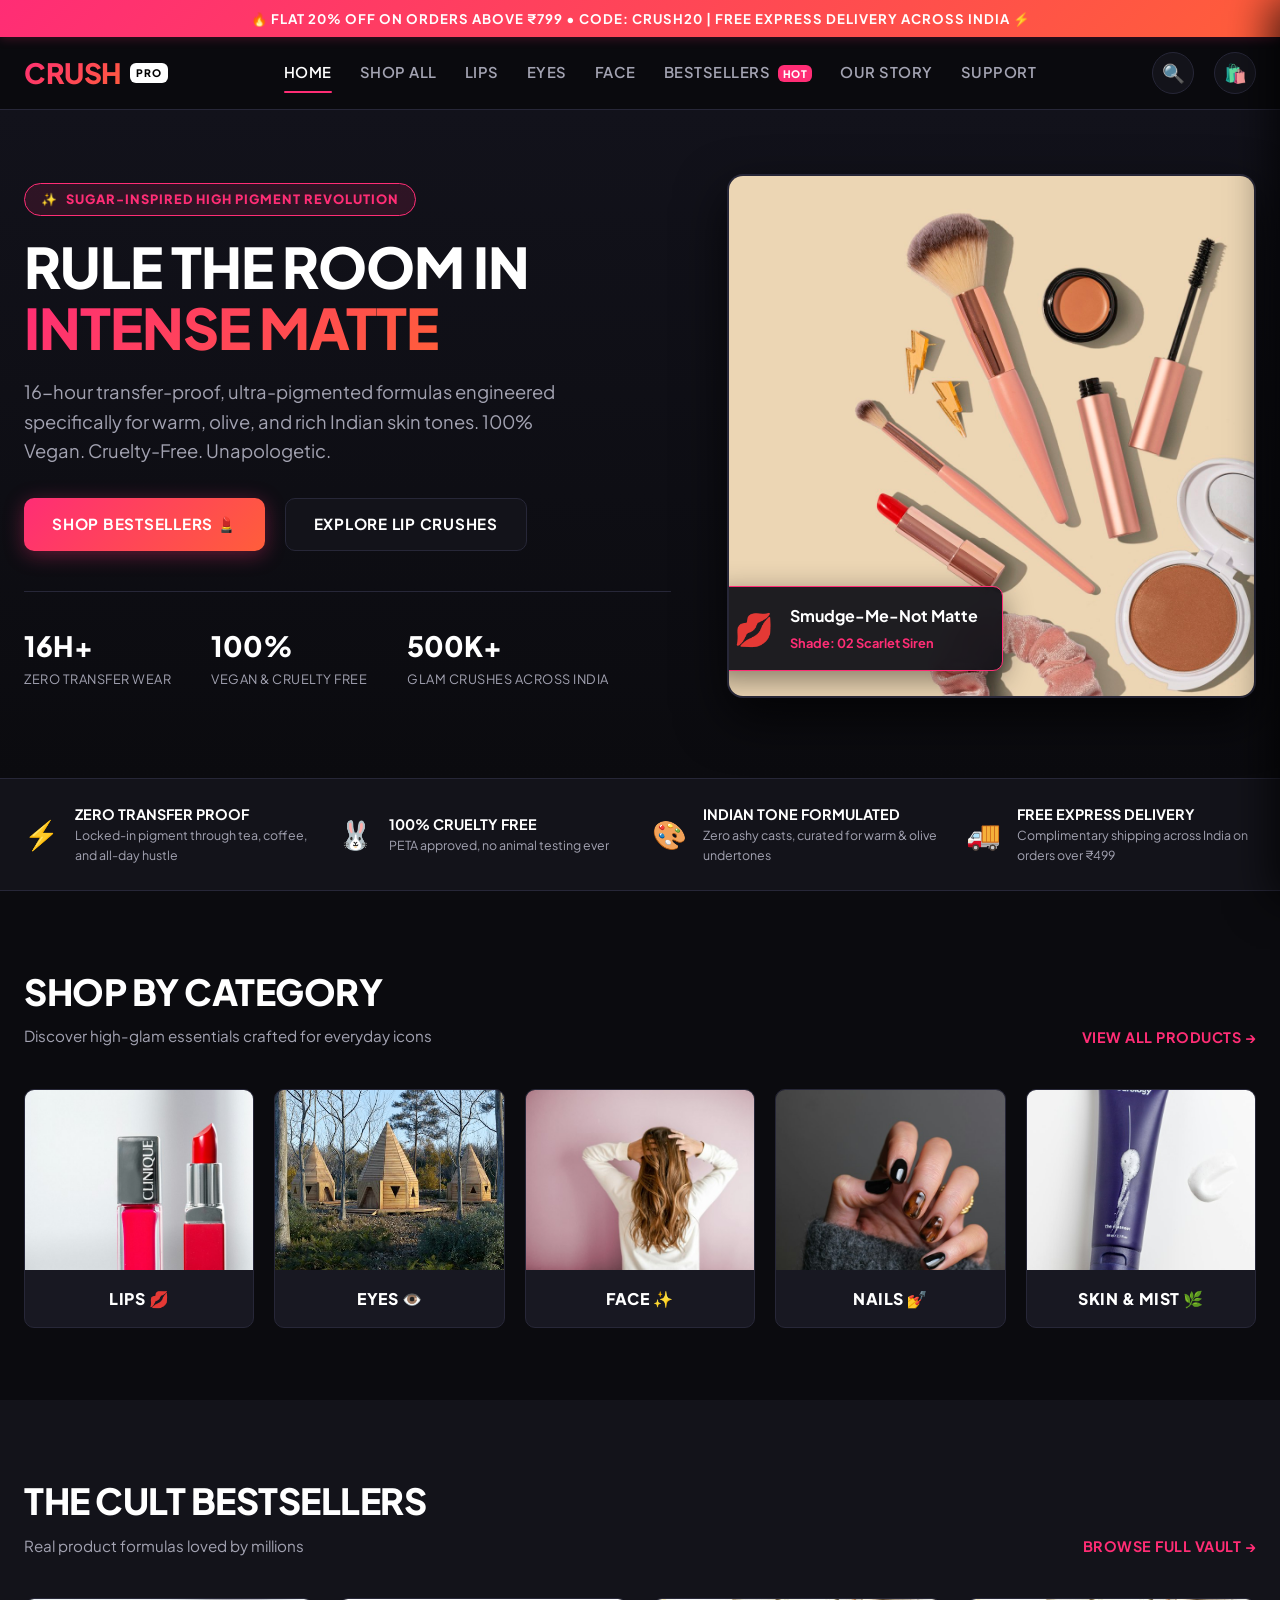
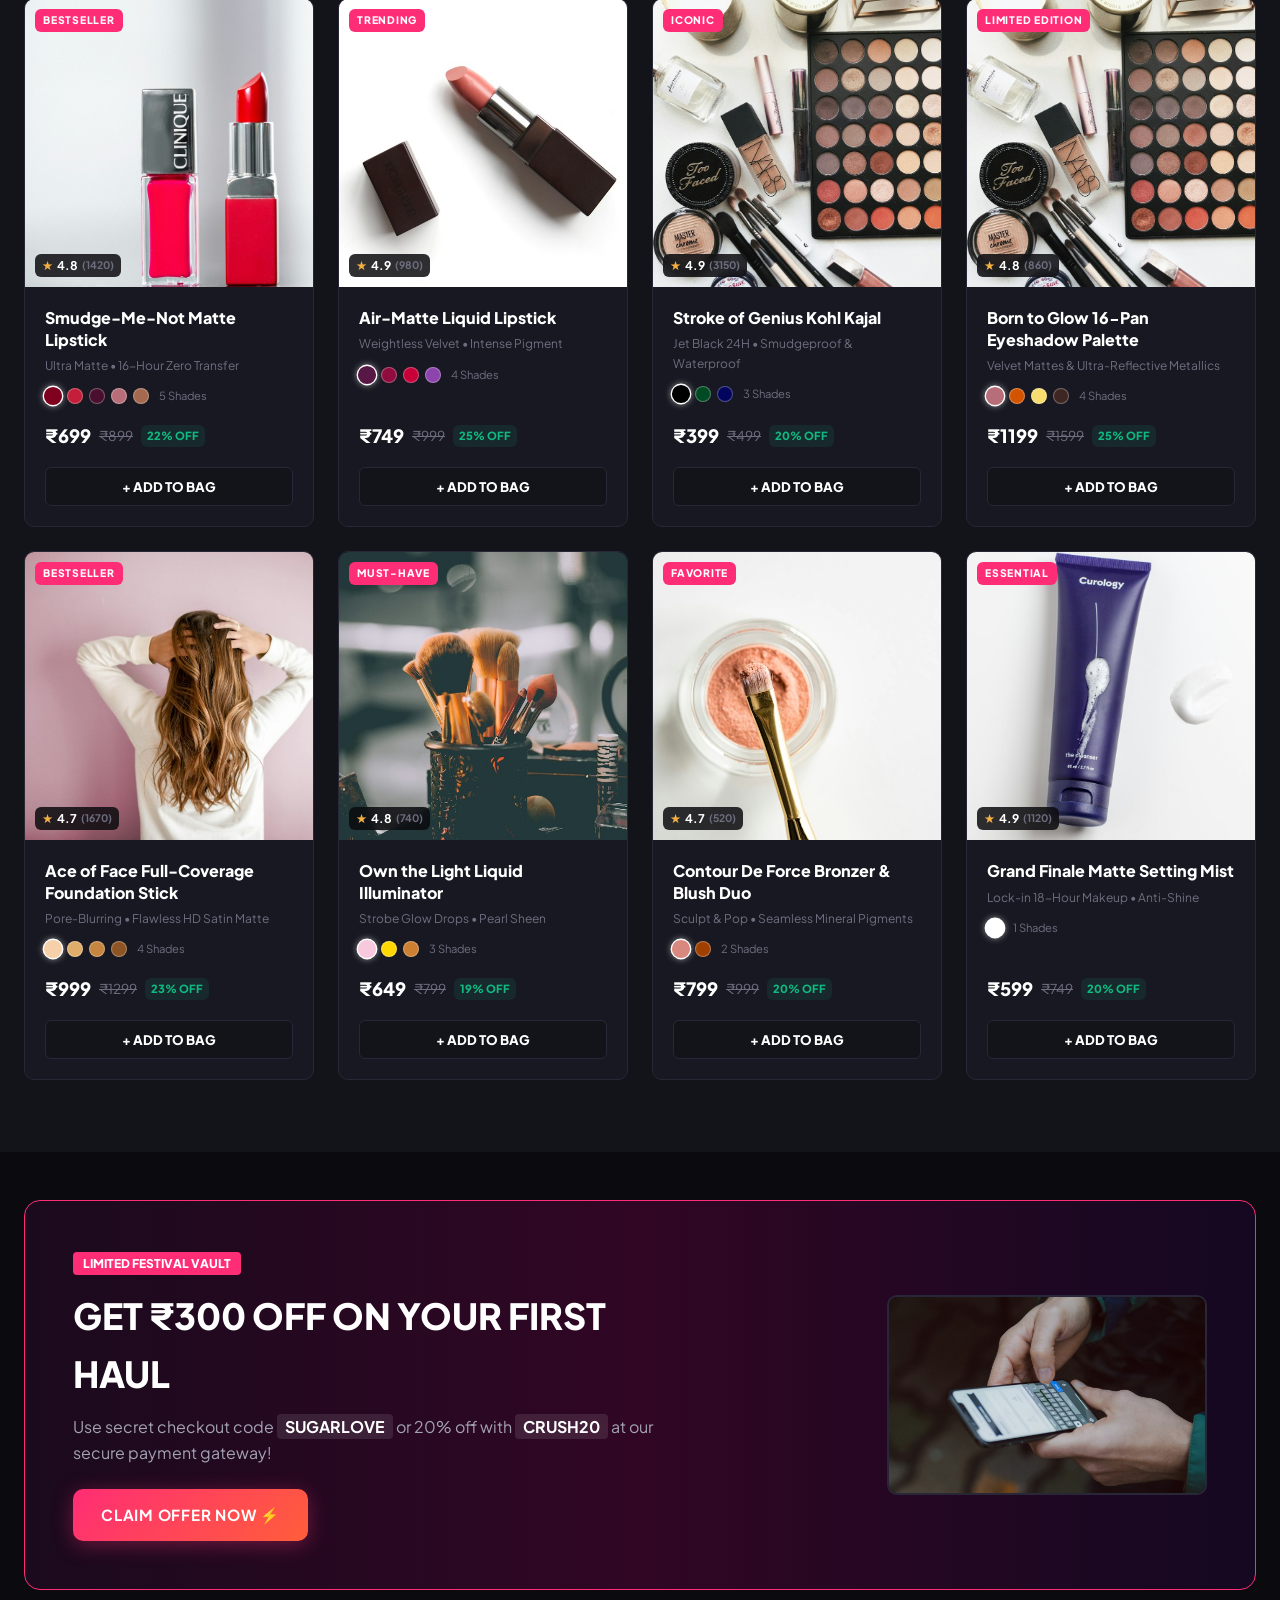
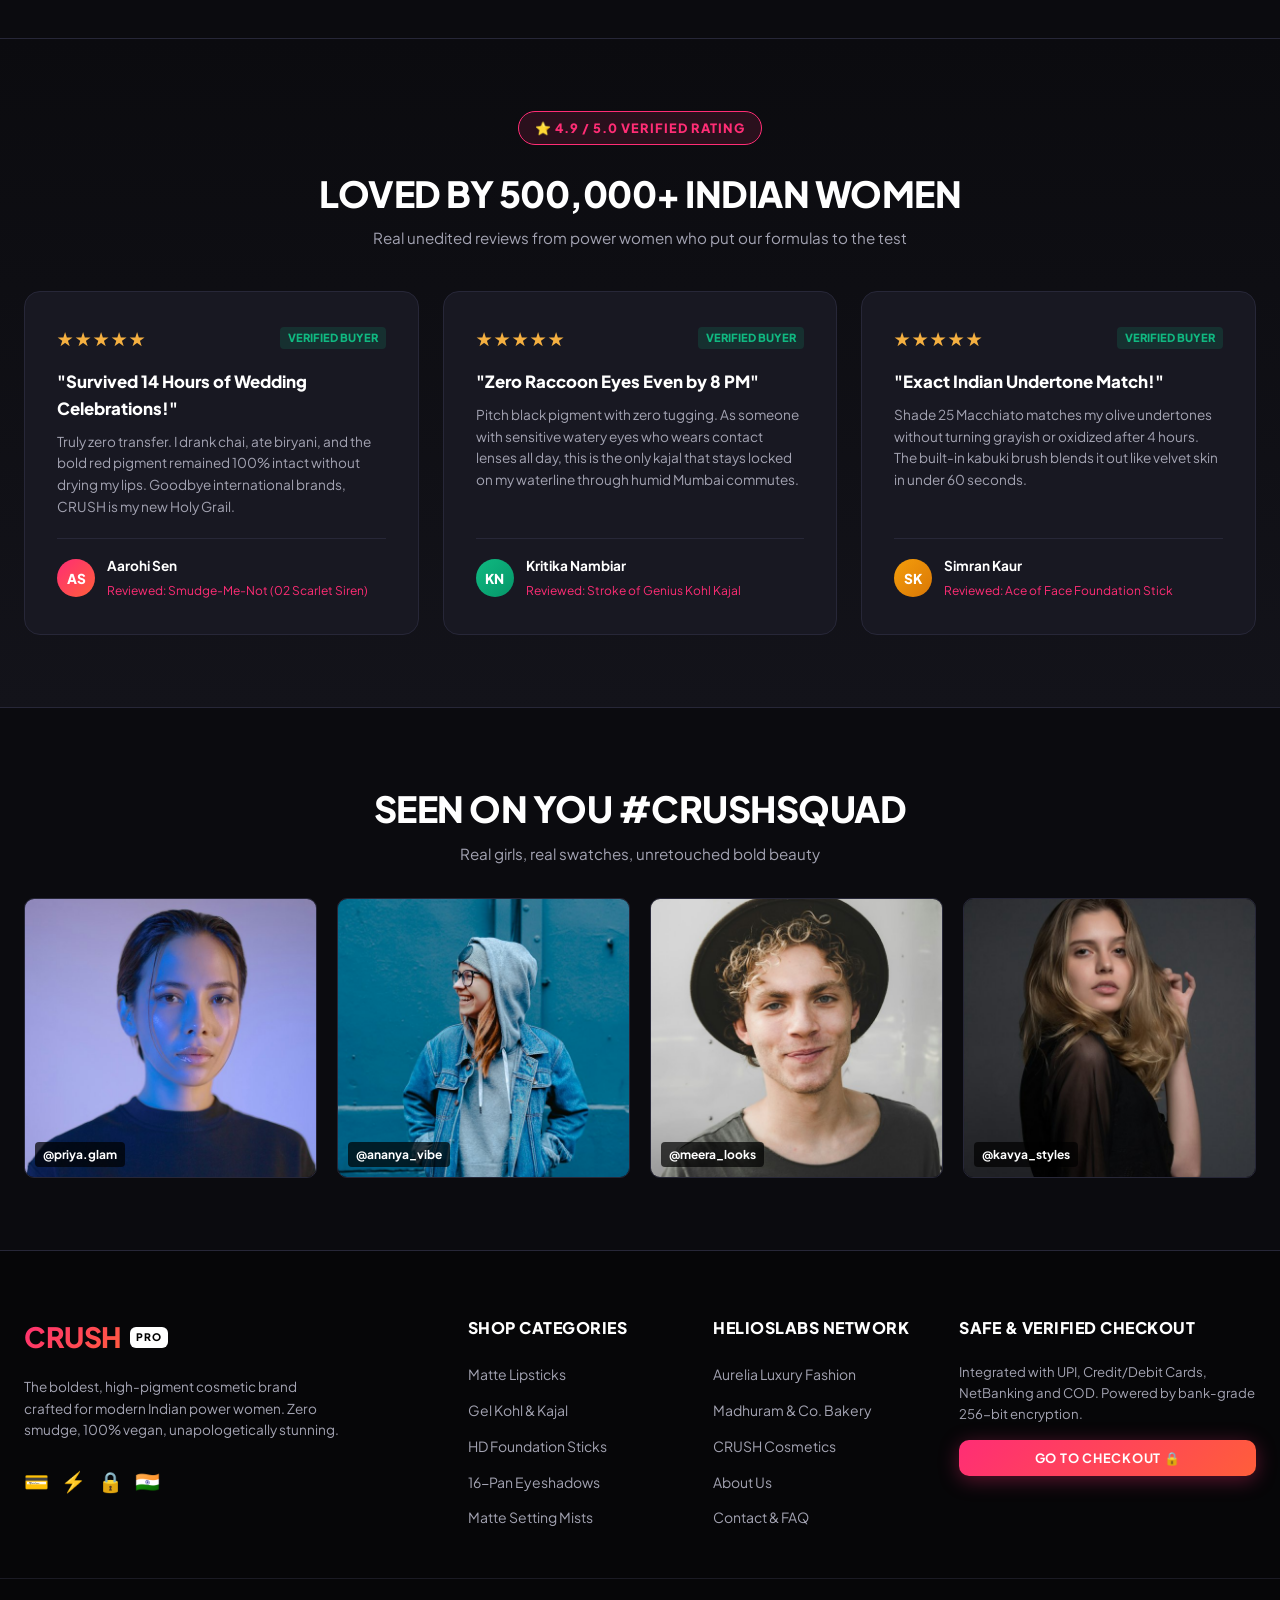
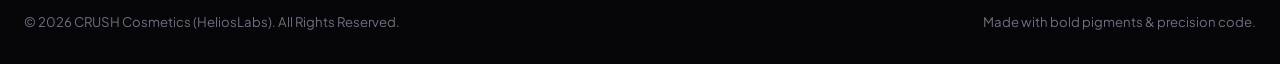
==== commit caf3ea06: "Add rich verified customer review cards section with ratings and badges" ====
--- a/index.html
+++ b/index.html
@@ -5,7 +5,7 @@
   <meta name="viewport" content="width=device-width, initial-scale=1.0">
   <title>CRUSH Cosmetics — Unstoppable Bold Beauty • Est. 2026</title>
   <meta name="description" content="Shop high-pigment, transferproof, 100% vegan lipsticks, kajals, foundations, and palettes formulated for Indian skin tones. Experience the bold matte revolution.">
-  <link rel="stylesheet" href="css/style.css">
+  <link rel="stylesheet" href="css/style.css?v=3.0">
   <link rel="icon" type="image/svg+xml" href="data:image/svg+xml,<svg xmlns='http://www.w3.org/2000/svg' viewBox='0 0 100 100'><text y='.9em' font-size='90'>💄</text></svg>">
 </head>
 <body>
@@ -200,6 +200,83 @@
       </div>
       <div style="display: flex; gap: 1rem; align-items: center;">
         <img src="assets/images/hero_banner_2.jpg" alt="Beauty Promo" style="width: 320px; height: 200px; object-fit: cover; border-radius: var(--radius-md); border: 2px solid var(--border-color);">
+      </div>
+    </div>
+  </section>
+
+  
+  <!-- Verified Customer Reviews Section -->
+  <section class="section-pad" style="background: linear-gradient(180deg, var(--bg-primary) 0%, var(--bg-secondary) 100%); border-top: 1px solid var(--border-color); border-bottom: 1px solid var(--border-color);">
+    <div class="container">
+      <div class="section-head" style="text-align: center; display: block; margin-bottom: 2.5rem;">
+        <span class="hero-pill-badge">⭐ 4.9 / 5.0 VERIFIED RATING</span>
+        <h2 class="section-title">LOVED BY 500,000+ INDIAN WOMEN</h2>
+        <p class="section-subtitle">Real unedited reviews from power women who put our formulas to the test</p>
+      </div>
+
+      <div style="display: grid; grid-template-columns: repeat(3, 1fr); gap: 1.5rem;">
+        <!-- Review 1 -->
+        <div style="background: var(--bg-card); padding: 2rem; border-radius: var(--radius-lg); border: 1px solid var(--border-color); display: flex; flex-direction: column; justify-content: space-between;">
+          <div>
+            <div style="display: flex; justify-content: space-between; align-items: center; margin-bottom: 1rem;">
+              <div style="color: var(--gold); font-size: 1.15rem; letter-spacing: 2px;">★★★★★</div>
+              <span style="font-size: 0.7rem; background: rgba(16, 185, 129, 0.15); color: var(--success); font-weight: 800; padding: 2px 8px; border-radius: 4px;">VERIFIED BUYER</span>
+            </div>
+            <h4 style="font-size: 1.05rem; font-weight: 800; color: #fff; margin-bottom: 0.5rem;">"Survived 14 Hours of Wedding Celebrations!"</h4>
+            <p style="font-size: 0.85rem; color: var(--text-secondary); line-height: 1.6; margin-bottom: 1.25rem;">
+              Truly zero transfer. I drank chai, ate biryani, and the bold red pigment remained 100% intact without drying my lips. Goodbye international brands, CRUSH is my new Holy Grail.
+            </p>
+          </div>
+          <div style="display: flex; align-items: center; gap: 0.75rem; border-top: 1px solid var(--border-color); padding-top: 1rem;">
+            <div style="width: 38px; height: 38px; border-radius: 50%; background: linear-gradient(135deg, #ff2d75, #ff5e3a); display: flex; align-items: center; justify-content: center; font-weight: 800; font-size: 0.85rem; color: #fff;">AS</div>
+            <div>
+              <strong style="font-size: 0.85rem; display: block; color: #fff;">Aarohi Sen</strong>
+              <small style="color: var(--accent-pink); font-size: 0.75rem;">Reviewed: Smudge-Me-Not (02 Scarlet Siren)</small>
+            </div>
+          </div>
+        </div>
+
+        <!-- Review 2 -->
+        <div style="background: var(--bg-card); padding: 2rem; border-radius: var(--radius-lg); border: 1px solid var(--border-color); display: flex; flex-direction: column; justify-content: space-between;">
+          <div>
+            <div style="display: flex; justify-content: space-between; align-items: center; margin-bottom: 1rem;">
+              <div style="color: var(--gold); font-size: 1.15rem; letter-spacing: 2px;">★★★★★</div>
+              <span style="font-size: 0.7rem; background: rgba(16, 185, 129, 0.15); color: var(--success); font-weight: 800; padding: 2px 8px; border-radius: 4px;">VERIFIED BUYER</span>
+            </div>
+            <h4 style="font-size: 1.05rem; font-weight: 800; color: #fff; margin-bottom: 0.5rem;">"Zero Raccoon Eyes Even by 8 PM"</h4>
+            <p style="font-size: 0.85rem; color: var(--text-secondary); line-height: 1.6; margin-bottom: 1.25rem;">
+              Pitch black pigment with zero tugging. As someone with sensitive watery eyes who wears contact lenses all day, this is the only kajal that stays locked on my waterline through humid Mumbai commutes.
+            </p>
+          </div>
+          <div style="display: flex; align-items: center; gap: 0.75rem; border-top: 1px solid var(--border-color); padding-top: 1rem;">
+            <div style="width: 38px; height: 38px; border-radius: 50%; background: linear-gradient(135deg, #10b981, #059669); display: flex; align-items: center; justify-content: center; font-weight: 800; font-size: 0.85rem; color: #fff;">KN</div>
+            <div>
+              <strong style="font-size: 0.85rem; display: block; color: #fff;">Kritika Nambiar</strong>
+              <small style="color: var(--accent-pink); font-size: 0.75rem;">Reviewed: Stroke of Genius Kohl Kajal</small>
+            </div>
+          </div>
+        </div>
+
+        <!-- Review 3 -->
+        <div style="background: var(--bg-card); padding: 2rem; border-radius: var(--radius-lg); border: 1px solid var(--border-color); display: flex; flex-direction: column; justify-content: space-between;">
+          <div>
+            <div style="display: flex; justify-content: space-between; align-items: center; margin-bottom: 1rem;">
+              <div style="color: var(--gold); font-size: 1.15rem; letter-spacing: 2px;">★★★★★</div>
+              <span style="font-size: 0.7rem; background: rgba(16, 185, 129, 0.15); color: var(--success); font-weight: 800; padding: 2px 8px; border-radius: 4px;">VERIFIED BUYER</span>
+            </div>
+            <h4 style="font-size: 1.05rem; font-weight: 800; color: #fff; margin-bottom: 0.5rem;">"Exact Indian Undertone Match!"</h4>
+            <p style="font-size: 0.85rem; color: var(--text-secondary); line-height: 1.6; margin-bottom: 1.25rem;">
+              Shade 25 Macchiato matches my olive undertones without turning grayish or oxidized after 4 hours. The built-in kabuki brush blends it out like velvet skin in under 60 seconds.
+            </p>
+          </div>
+          <div style="display: flex; align-items: center; gap: 0.75rem; border-top: 1px solid var(--border-color); padding-top: 1rem;">
+            <div style="width: 38px; height: 38px; border-radius: 50%; background: linear-gradient(135deg, #f59e0b, #d97706); display: flex; align-items: center; justify-content: center; font-weight: 800; font-size: 0.85rem; color: #fff;">SK</div>
+            <div>
+              <strong style="font-size: 0.85rem; display: block; color: #fff;">Simran Kaur</strong>
+              <small style="color: var(--accent-pink); font-size: 0.75rem;">Reviewed: Ace of Face Foundation Stick</small>
+            </div>
+          </div>
+        </div>
       </div>
     </div>
   </section>
